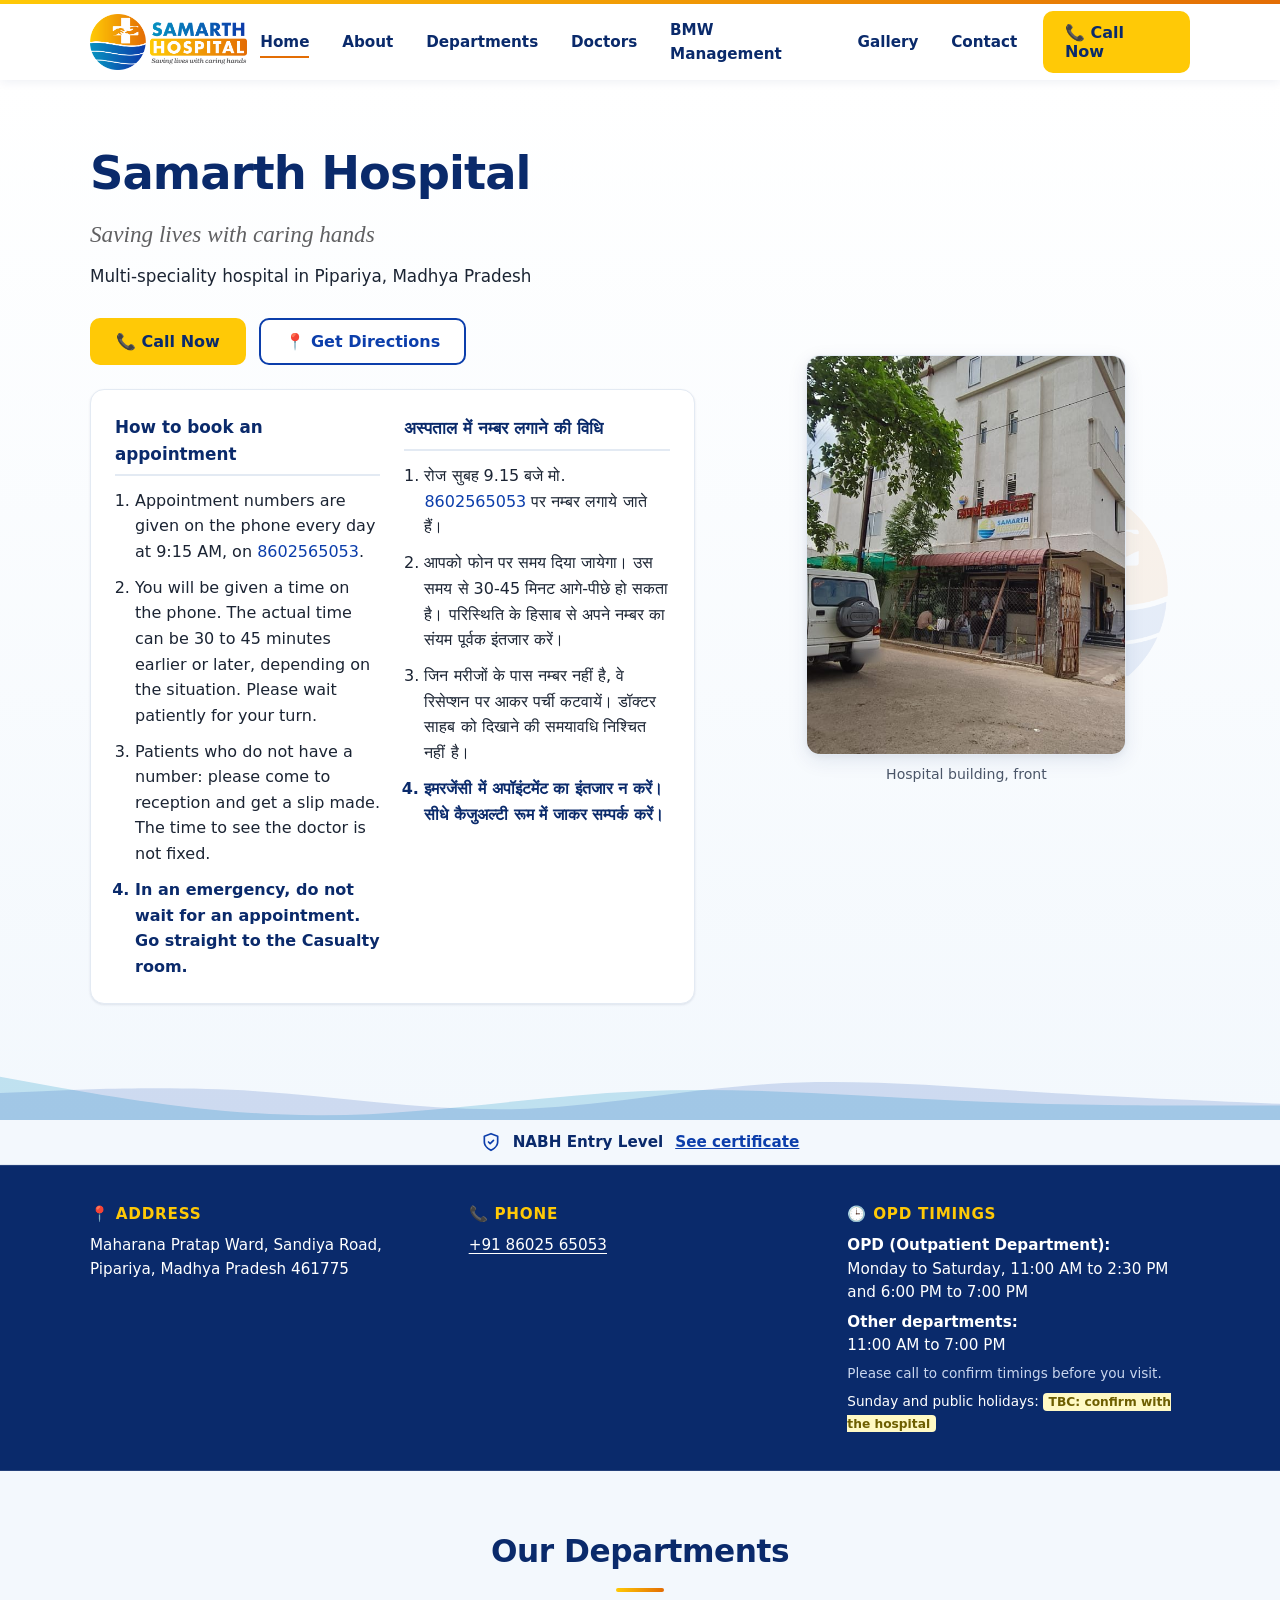
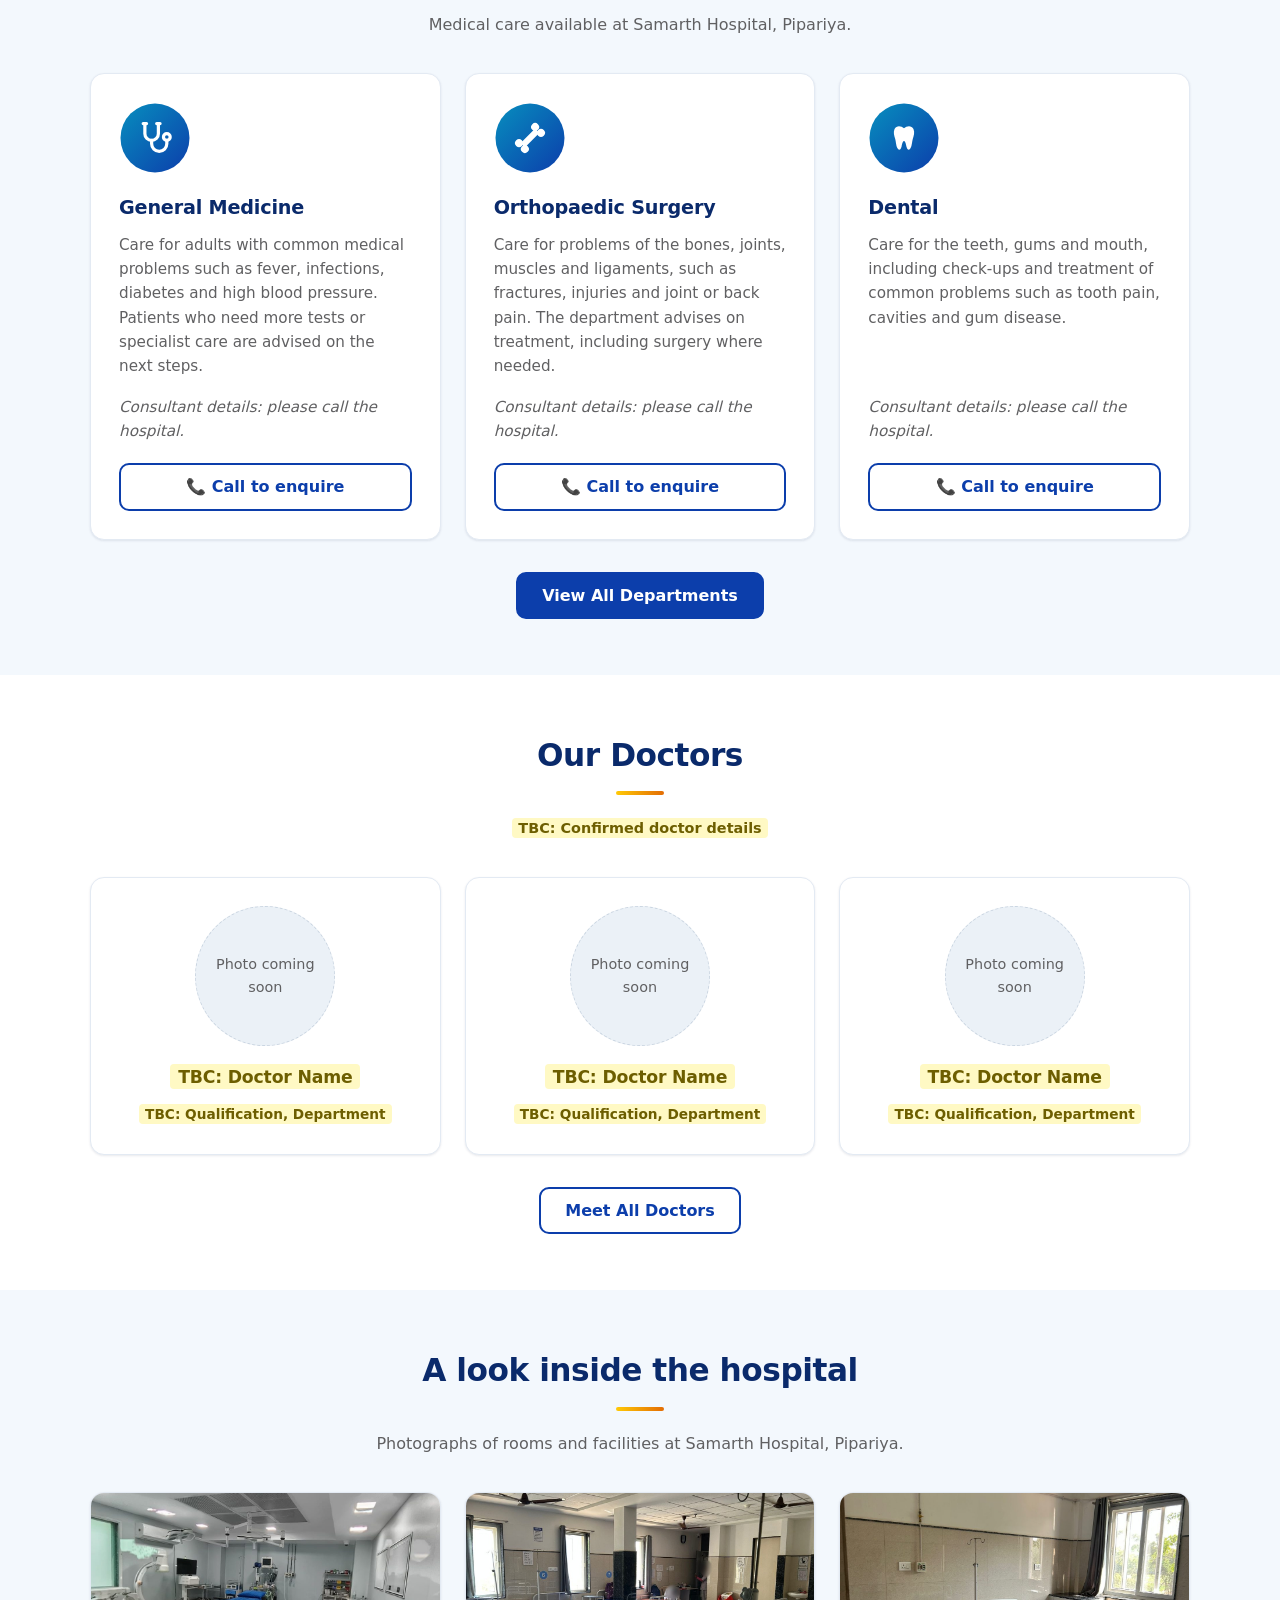
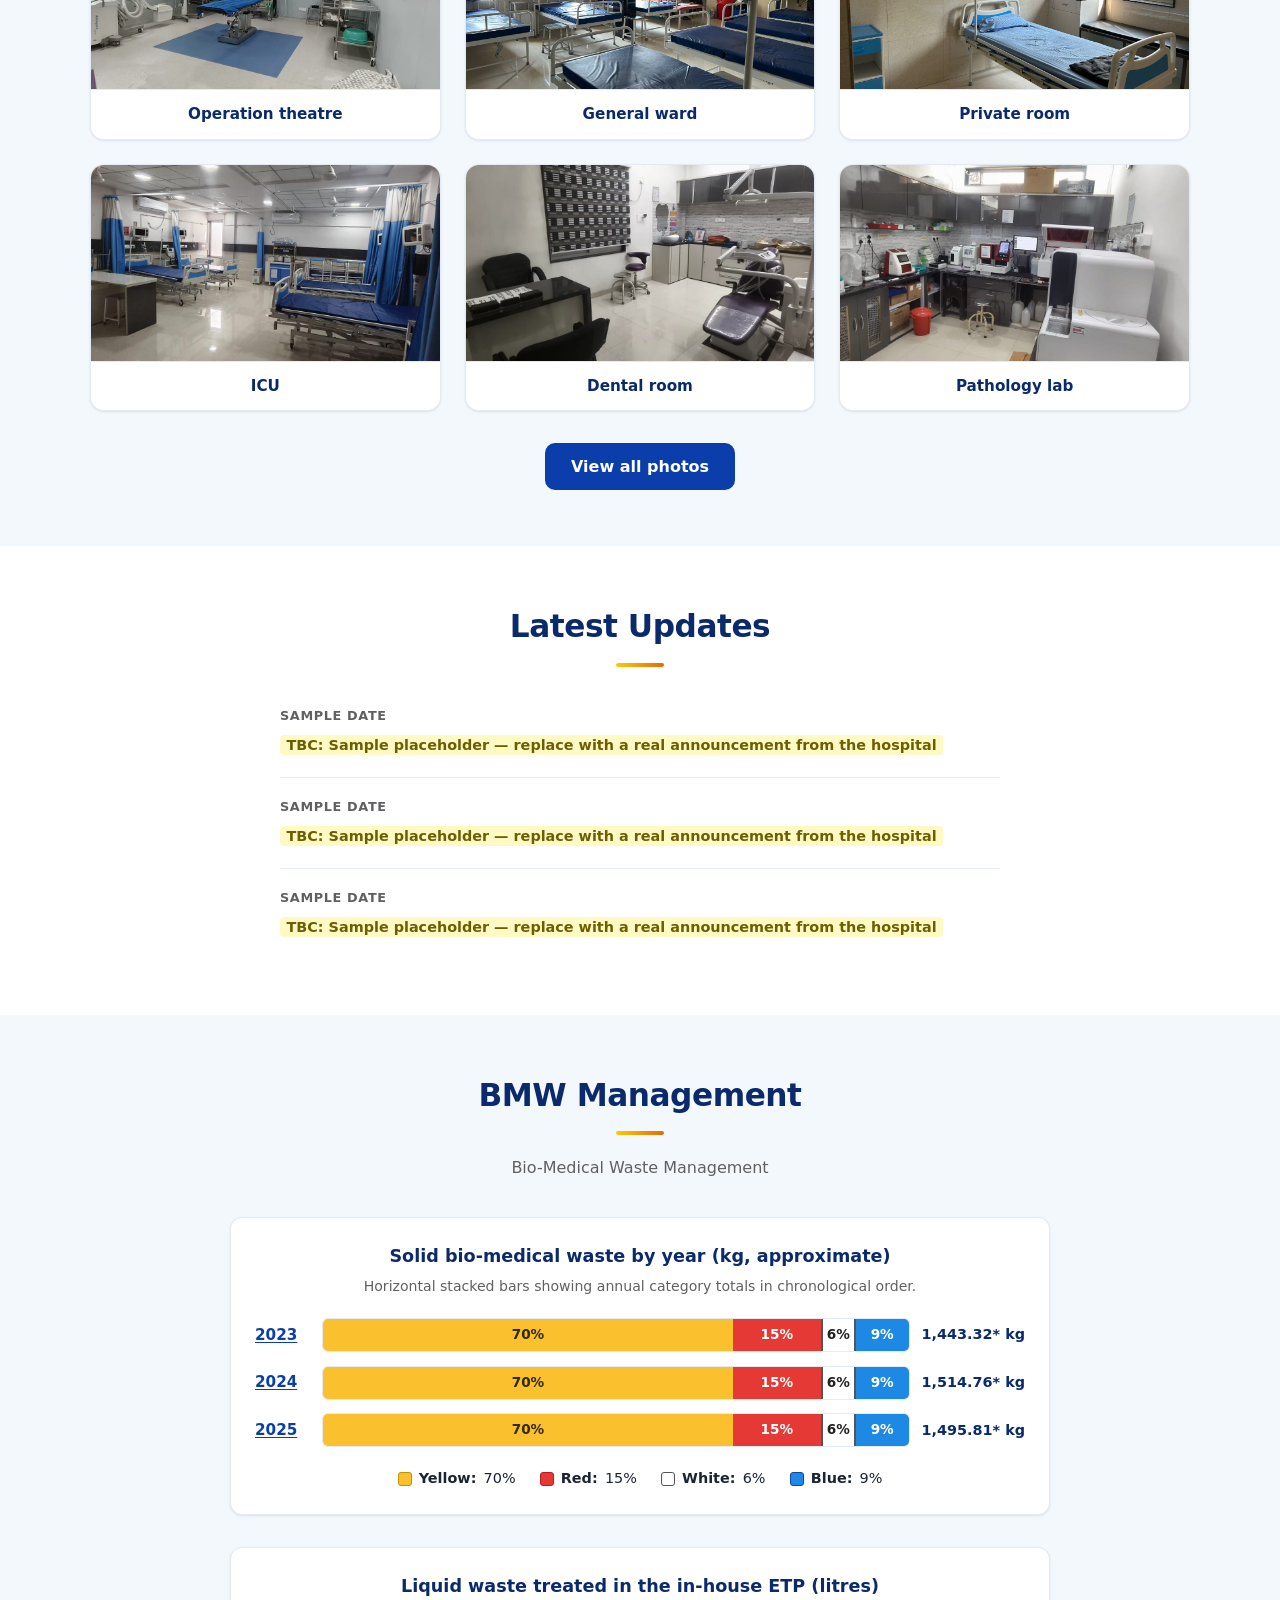
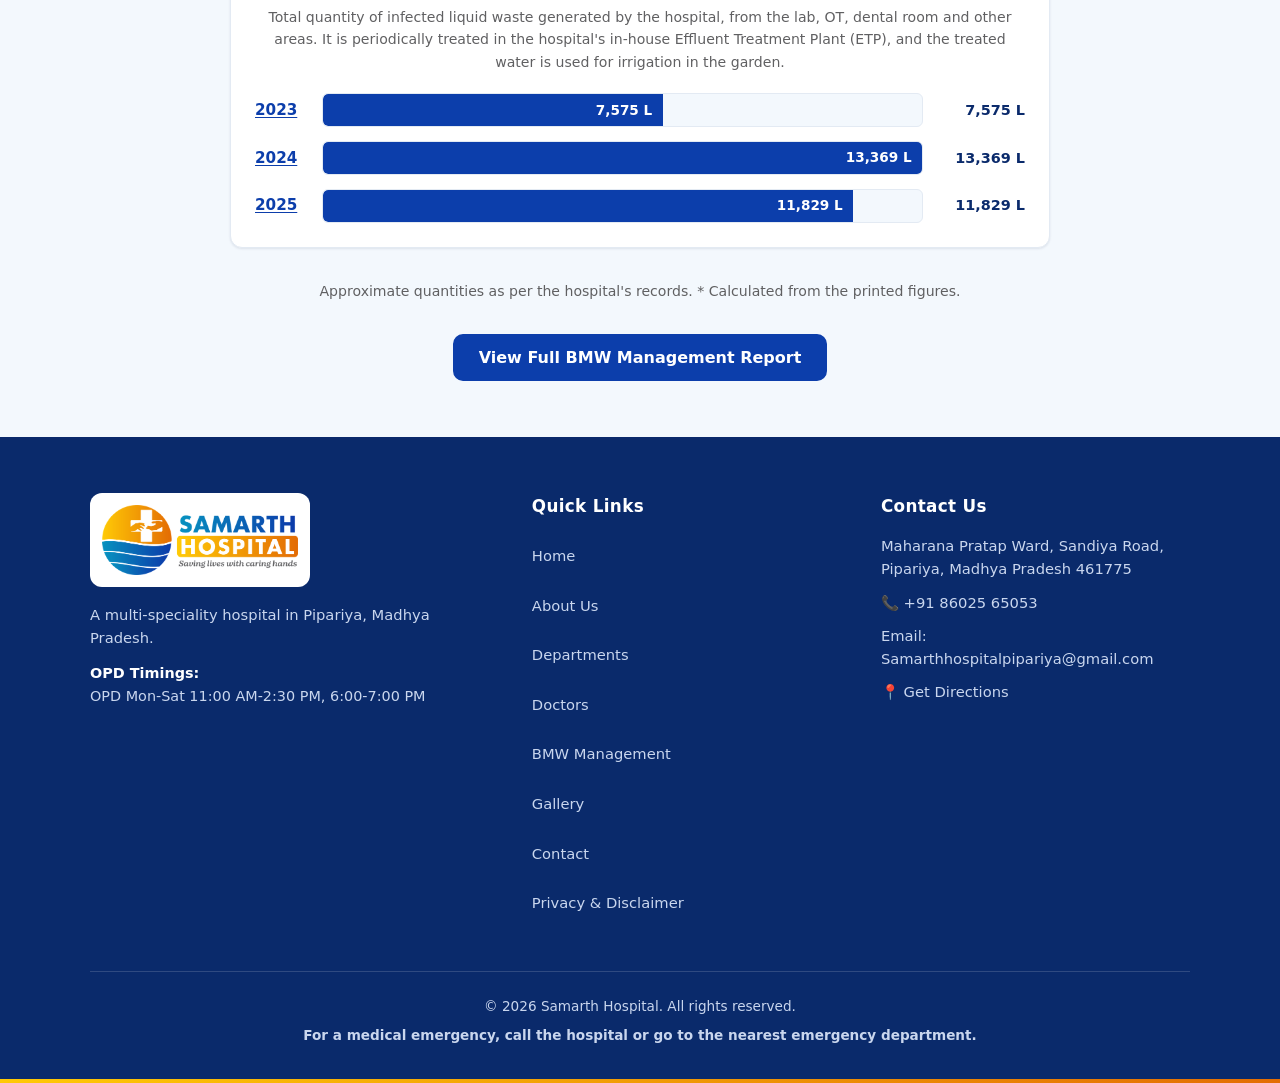
==== index.html @ be5f364d "Phase 2 (1/2): carry-over wording fixes, history, timeline, NABH section" ====
<!DOCTYPE html>
<html lang="en">
<head>
  <meta charset="UTF-8">
  <meta name="viewport" content="width=device-width, initial-scale=1.0">

  <!-- Block search engines until the site is ready -->
  <meta name="robots" content="noindex">
  <meta name="theme-color" content="#0C3EAB">

  <title>Samarth Hospital — Multi-Speciality Hospital in Pipariya, MP</title>
  <meta name="description" content="Samarth Hospital is a multi-speciality hospital in Pipariya, Madhya Pradesh, providing medical, orthopaedic and dental care.">

  <!-- Favicons and app icons -->
  <link rel="icon" href="assets/images/favicon.ico" sizes="any">
  <link rel="icon" type="image/png" sizes="32x32" href="assets/images/favicon-32.png">
  <link rel="apple-touch-icon" href="assets/images/apple-touch-icon.png">

  <!-- Social Share Preview (Open Graph & Twitter) -->
  <meta property="og:type" content="website">
  <meta property="og:site_name" content="Samarth Hospital">
  <meta property="og:title" content="Samarth Hospital — Multi-Speciality Hospital in Pipariya, MP">
  <meta property="og:description" content="Samarth Hospital is a multi-speciality hospital in Pipariya, Madhya Pradesh, providing medical, orthopaedic and dental care.">
  <meta property="og:image" content="https://samarth-hospital.com/assets/images/og-share.png">
  <meta property="og:image:width" content="1200">
  <meta property="og:image:height" content="630">
  <meta name="twitter:card" content="summary_large_image">

  <!-- Stylesheet (relative path for GitHub Pages compatibility) -->
  <link rel="stylesheet" href="css/style.css">

  <!-- Shared Lightbox (defer) -->
  <script src="js/gallery.js" defer></script>
</head>
<body>

  <!-- Skip link for keyboard / screen-reader users -->
  <a href="#main-content" class="skip-link">Skip to main content</a>

  <!-- ============================================================
       HEADER — repeated on every page (update all pages together)
       ============================================================ -->
  <header class="site-header">
    <div class="container header-inner">

      <!-- Logo -->
      <a href="index.html" class="site-logo" aria-label="Samarth Hospital — Home">
        <img src="assets/images/logo-full.png" width="600" height="213" alt="Samarth Hospital - Saving lives with caring hands">
      </a>

      <!-- Desktop navigation -->
      <nav class="main-nav" aria-label="Main navigation">
        <a href="index.html" aria-current="page">Home</a>
        <a href="about.html">About</a>
        <a href="services.html">Departments</a>
        <span class="tbc-block"><a href="doctors.html">Doctors</a></span>
        <a href="bmw-management.html">BMW Management</a>
        <a href="gallery.html">Gallery</a>
        <a href="contact.html">Contact</a>
      </nav>

      <!-- Call button (desktop only, hidden on mobile) -->
      <a href="tel:+918602565053" class="btn btn-call header-call-btn">
        📞 Call Now
      </a>

      <!-- Hamburger menu button (mobile only) -->
      <button id="menu-toggle" class="menu-toggle" aria-label="Open menu" aria-expanded="false" aria-controls="mobile-nav">
        <svg viewBox="0 0 24 24" fill="none" stroke="currentColor" stroke-width="2" stroke-linecap="round">
          <line x1="3" y1="6" x2="21" y2="6"/>
          <line x1="3" y1="12" x2="21" y2="12"/>
          <line x1="3" y1="18" x2="21" y2="18"/>
        </svg>
      </button>
    </div>

    <!-- Mobile navigation (toggled by JS) -->
    <nav id="mobile-nav" class="mobile-nav" aria-label="Mobile navigation">
      <a href="index.html" aria-current="page">Home</a>
      <a href="about.html">About</a>
      <a href="services.html">Departments</a>
      <span class="tbc-block"><a href="doctors.html">Doctors</a></span>
      <a href="bmw-management.html">BMW Management</a>
      <a href="gallery.html">Gallery</a>
      <a href="contact.html">Contact</a>
      <a href="tel:+918602565053" class="mobile-call-link">📞 Call +91 86025 65053</a>
    </nav>
  </header>

  <!-- ============================================================
       MAIN CONTENT
       ============================================================ -->
  <main id="main-content">

    <!-- ---- Hero Section ---- -->
    <section class="hero">
      <div class="container hero-container">
        <div class="hero-grid">
          <div class="hero-content">
            <h1>Samarth Hospital</h1>
            <p class="hero-tagline">Saving lives with caring hands</p>
            <p class="hero-desc">Multi-speciality hospital in Pipariya, Madhya Pradesh</p>
            <div class="hero-buttons">
              <a href="tel:+918602565053" class="btn btn-call">📞 Call Now</a>
              <a href="https://www.google.com/maps/dir/?api=1&amp;destination=22.762863,78.354927"
                 class="btn btn-outline" target="_blank" rel="noopener noreferrer">
                📍 Get Directions
              </a>
            </div>

            <!-- How to book an appointment card -->
            <div class="card appointment-card">
              <div class="appointment-grid">
                <!-- English -->
                <div class="appointment-col" lang="en">
                  <h2 class="appointment-col-title">How to book an appointment</h2>
                  <ol class="appointment-list">
                    <li>Appointment numbers are given on the phone every day at 9:15 AM, on <a href="tel:+918602565053">8602565053</a>.</li>
                    <li>You will be given a time on the phone. The actual time can be 30 to 45 minutes earlier or later, depending on the situation. Please wait patiently for your turn.</li>
                    <li>Patients who do not have a number: please come to reception and get a slip made. The time to see the doctor is not fixed.</li>
                    <li class="appointment-emergency"><strong>In an emergency, do not wait for an appointment. Go straight to the Casualty room.</strong></li>
                  </ol>
                </div>

                <!-- Hindi -->
                <div class="appointment-col hindi-text" lang="hi">
                  <h2 class="appointment-col-title">अस्पताल में नम्बर लगाने की विधि</h2>
                  <ol class="appointment-list">
                    <li>रोज सुबह 9.15 बजे मो. <a href="tel:+918602565053">8602565053</a> पर नम्बर लगाये जाते हैं।</li>
                    <li>आपको फोन पर समय दिया जायेगा। उस समय से 30-45 मिनट आगे-पीछे हो सकता है। परिस्थिति के हिसाब से अपने नम्बर का संयम पूर्वक इंतजार करें।</li>
                    <li>जिन मरीजों के पास नम्बर नहीं है, वे रिसेप्शन पर आकर पर्ची कटवायें। डॉक्टर साहब को दिखाने की समयावधि निश्चित नहीं है।</li>
                    <li class="appointment-emergency"><strong>इमरजेंसी में अपॉइंटमेंट का इंतजार न करें। सीधे कैजुअल्टी रूम में जाकर सम्पर्क करें।</strong></li>
                  </ol>
                </div>
              </div>
            </div>
          </div>
          <figure class="hero-photo">
            <div class="hero-photo-frame">
              <img src="assets/images/photos/hospital-building-front.jpg"
                   alt="Front of the Samarth Hospital building with the hospital signboard above the entrance"
                   width="582" height="1296"
                   loading="eager"
                   fetchpriority="high"
                   decoding="async"
                   class="hero-photo-img">
            </div>
            <figcaption class="hero-photo-caption">Hospital building, front</figcaption>
          </figure>
        </div>
        <!-- Decorative emblem (desktop only) -->
        <img src="assets/images/logo-emblem.png" class="hero-emblem" alt="" aria-hidden="true" width="384" height="384">
      </div>
      <!-- Wave divider -->
      <div class="hero-wave" aria-hidden="true">
        <svg viewBox="0 0 1440 80" preserveAspectRatio="none">
          <path fill="#078EBE" fill-opacity="0.22" d="M0,32L60,42.7C120,53,240,75,360,74.7C480,75,600,53,720,48C840,43,960,53,1080,58.7C1200,64,1320,64,1380,64L1440,64L1440,80L1380,80C1320,80,1200,80,1080,80C960,80,840,80,720,80C600,80,480,80,360,80C240,80,120,80,60,80L0,80Z"></path>
          <path fill="#0C3EAB" fill-opacity="0.16" d="M0,50L48,48C96,46,192,42,288,48C384,54,480,70,576,68C672,66,768,46,864,40C960,34,1056,42,1152,48C1248,54,1344,58,1392,60L1440,62L1440,80L1392,80C1344,80,1248,80,1152,80C1056,80,960,80,864,80C768,80,672,80,576,80C480,80,384,80,288,80C192,80,96,80,48,80L0,80Z"></path>
        </svg>
      </div>
    </section>

    <!-- Trust Strip (NABH Entry Level) - TBC Block -->
    <div class="tbc-block">
      <div class="trust-strip">
        <div class="container trust-strip-inner">
          <svg class="trust-strip-icon" viewBox="0 0 24 24" width="20" height="20" fill="none" stroke="currentColor" stroke-width="2" stroke-linecap="round" stroke-linejoin="round" aria-hidden="true">
            <path d="M12 22s8-4 8-10V5l-8-3-8 3v7c0 6 8 10 8 10z"/>
            <path d="M9 12l2 2 4-4"/>
          </svg>
          <span class="trust-strip-text">NABH Entry Level</span>
          <a href="about.html#accreditations" class="trust-strip-link">See certificate</a>
        </div>
      </div>
    </div>

    <!-- ---- Quick Info Strip ---- -->
    <section class="quick-info" aria-label="Key information">
      <div class="container">
        <div class="quick-info-grid">

          <div class="quick-info-item">
            <h3>📍 Address</h3>
            <p>Maharana Pratap Ward, Sandiya Road,<br>
               Pipariya, Madhya Pradesh 461775</p>
          </div>

          <div class="quick-info-item">
            <h3>📞 Phone</h3>
            <p><a href="tel:+918602565053">+91 86025 65053</a></p>
          </div>

          <div class="quick-info-item">
            <h3>🕒 OPD Timings</h3>
            <p><strong>OPD (Outpatient Department):</strong><br>
               Monday to Saturday, 11:00 AM to 2:30 PM and 6:00 PM to 7:00 PM</p>
            <p style="margin-top:0.35rem;"><strong>Other departments:</strong><br>
               11:00 AM to 7:00 PM</p>
            <p style="margin-top:0.35rem; font-size:0.85rem; color:#C9D6EE;">
              Please call to confirm timings before you visit.
            </p>
            <div class="tbc-block" style="margin-top:0.4rem; font-size:0.85rem;">
              <span>Sunday and public holidays: </span><span class="tbc">TBC: confirm with the hospital</span>
            </div>
          </div>

        </div>
      </div>
    </section>

    <!-- ---- Departments Overview ---- -->
    <section class="section section-alt" aria-labelledby="departments-heading">
      <div class="container">
        <h2 id="departments-heading" class="section-title">Our Departments</h2>
        <p class="section-subtitle">
          Medical care available at Samarth Hospital, Pipariya.
        </p>

        <div class="card-grid">
          <!-- General Medicine -->
          <div class="card dept-card">
            <div class="dept-badge-wrap">
              <img src="assets/icons/dept-general-medicine.svg" width="96" height="96" alt="" class="dept-badge">
            </div>
            <h3>General Medicine</h3>
            <p>Care for adults with common medical problems such as fever, infections, diabetes and high blood pressure. Patients who need more tests or specialist care are advised on the next steps.</p>
            <p class="dept-consultant-note">Consultant details: please call the hospital.</p>
            <a href="tel:+918602565053" class="btn btn-outline dept-call-btn">📞 Call to enquire</a>
          </div>

          <!-- Orthopaedic Surgery -->
          <div class="card dept-card">
            <div class="dept-badge-wrap">
              <img src="assets/icons/dept-orthopaedic.svg" width="96" height="96" alt="" class="dept-badge">
            </div>
            <h3>Orthopaedic Surgery</h3>
            <p>Care for problems of the bones, joints, muscles and ligaments, such as fractures, injuries and joint or back pain. The department advises on treatment, including surgery where needed.</p>
            <p class="dept-consultant-note">Consultant details: please call the hospital.</p>
            <a href="tel:+918602565053" class="btn btn-outline dept-call-btn">📞 Call to enquire</a>
          </div>

          <!-- Dental -->
          <div class="card dept-card">
            <div class="dept-badge-wrap">
              <img src="assets/icons/dept-dental.svg" width="96" height="96" alt="" class="dept-badge">
            </div>
            <h3>Dental</h3>
            <p>Care for the teeth, gums and mouth, including check-ups and treatment of common problems such as tooth pain, cavities and gum disease.</p>
            <p class="dept-consultant-note">Consultant details: please call the hospital.</p>
            <a href="tel:+918602565053" class="btn btn-outline dept-call-btn">📞 Call to enquire</a>
          </div>
        </div>

        <p style="text-align:center; margin-top:2rem;">
          <a href="services.html" class="btn btn-primary">View All Departments</a>
        </p>
      </div>
    </section>

    <!-- ---- Doctors Preview (TBC Block) ---- -->
    <section class="section tbc-block" aria-labelledby="doctors-heading">
      <div class="container">
        <h2 id="doctors-heading" class="section-title">Our Doctors</h2>
        <p class="section-subtitle">
          <span class="tbc">TBC: Confirmed doctor details</span>
        </p>

        <div class="card-grid">
          <div class="card" style="text-align:center;">
            <div class="photo-placeholder" style="aspect-ratio:1/1; border-radius:50%; max-width:140px; margin:0 auto 1rem;">
              Photo coming soon
            </div>
            <h3><span class="tbc">TBC: Doctor Name</span></h3>
            <p><span class="tbc">TBC: Qualification, Department</span></p>
          </div>
          <div class="card" style="text-align:center;">
            <div class="photo-placeholder" style="aspect-ratio:1/1; border-radius:50%; max-width:140px; margin:0 auto 1rem;">
              Photo coming soon
            </div>
            <h3><span class="tbc">TBC: Doctor Name</span></h3>
            <p><span class="tbc">TBC: Qualification, Department</span></p>
          </div>
          <div class="card" style="text-align:center;">
            <div class="photo-placeholder" style="aspect-ratio:1/1; border-radius:50%; max-width:140px; margin:0 auto 1rem;">
              Photo coming soon
            </div>
            <h3><span class="tbc">TBC: Doctor Name</span></h3>
            <p><span class="tbc">TBC: Qualification, Department</span></p>
          </div>
        </div>

        <p style="text-align:center; margin-top:2rem;">
          <a href="doctors.html" class="btn btn-outline">Meet All Doctors</a>
        </p>
      </div>
    </section>

    <!-- ---- Photo Gallery: A look inside the hospital ---- -->
    <section class="section section-alt" aria-labelledby="gallery-heading">
      <div class="container">
        <h2 id="gallery-heading" class="section-title">A look inside the hospital</h2>
        <p class="section-subtitle">Photographs of rooms and facilities at Samarth Hospital, Pipariya.</p>

        <div class="gallery-grid-home">
          <!-- 1. Operation theatre -->
          <a href="assets/images/photos/operation-theatre.jpg" class="gallery-tile" data-caption="Operation theatre">
            <div class="gallery-tile-frame">
              <img src="assets/images/photos/operation-theatre.jpg"
                   alt="Operation theatre with an operating table and equipment"
                   width="1296" height="582"
                   loading="lazy"
                   decoding="async">
            </div>
            <p class="gallery-tile-caption">Operation theatre</p>
          </a>

          <!-- 2. General ward -->
          <a href="assets/images/photos/general-ward.jpg" class="gallery-tile" data-caption="General ward">
            <div class="gallery-tile-frame">
              <img src="assets/images/photos/general-ward.jpg"
                   alt="General ward with rows of beds; faces are blurred"
                   width="1200" height="900"
                   loading="lazy"
                   decoding="async">
            </div>
            <p class="gallery-tile-caption">General ward</p>
          </a>

          <!-- 3. Private room -->
          <a href="assets/images/photos/private-room.jpg" class="gallery-tile" data-caption="Private room">
            <div class="gallery-tile-frame">
              <img src="assets/images/photos/private-room.jpg"
                   alt="Private room with a bed and a window"
                   width="1200" height="900"
                   loading="lazy"
                   decoding="async">
            </div>
            <p class="gallery-tile-caption">Private room</p>
          </a>

          <!-- 4. ICU -->
          <a href="assets/images/photos/icu.jpg" class="gallery-tile" data-caption="ICU">
            <div class="gallery-tile-frame">
              <img src="assets/images/photos/icu.jpg"
                   alt="ICU with beds and curtains"
                   width="1296" height="582"
                   loading="lazy"
                   decoding="async">
            </div>
            <p class="gallery-tile-caption">ICU</p>
          </a>

          <!-- 5. Dental room -->
          <a href="assets/images/photos/dental-room.jpg" class="gallery-tile" data-caption="Dental room">
            <div class="gallery-tile-frame">
              <img src="assets/images/photos/dental-room.jpg"
                   alt="Dental room with a dental chair"
                   width="1296" height="582"
                   loading="lazy"
                   decoding="async">
            </div>
            <p class="gallery-tile-caption">Dental room</p>
          </a>

          <!-- 6. Pathology lab -->
          <a href="assets/images/photos/pathology-lab.jpg" class="gallery-tile" data-caption="Pathology lab">
            <div class="gallery-tile-frame">
              <img src="assets/images/photos/pathology-lab.jpg"
                   alt="Pathology lab with equipment on the work counters"
                   width="1296" height="582"
                   loading="lazy"
                   decoding="async">
            </div>
            <p class="gallery-tile-caption">Pathology lab</p>
          </a>
        </div>

        <p style="text-align:center; margin-top:2rem;">
          <a href="gallery.html" class="btn btn-primary">View all photos</a>
        </p>
      </div>
    </section>

    <!-- ---- Latest Updates (TBC Block) ---- -->
    <section class="section tbc-block" aria-labelledby="updates-heading">
      <div class="container">
        <h2 id="updates-heading" class="section-title">Latest Updates</h2>

        <!-- These are SAMPLE PLACEHOLDERS — replace with real announcements before launch -->
        <ul class="updates-list">
          <li>
            <span class="update-date">Sample date</span>
            <span class="tbc">TBC: Sample placeholder — replace with a real announcement from the hospital</span>
          </li>
          <li>
            <span class="update-date">Sample date</span>
            <span class="tbc">TBC: Sample placeholder — replace with a real announcement from the hospital</span>
          </li>
          <li>
            <span class="update-date">Sample date</span>
            <span class="tbc">TBC: Sample placeholder — replace with a real announcement from the hospital</span>
          </li>
        </ul>
      </div>
    </section>

    <!-- ---- BMW Management ---- -->
    <section class="section section-alt" aria-labelledby="bmw-management-heading">
      <div class="container">
        <h2 id="bmw-management-heading" class="section-title">BMW Management</h2>
        <p class="section-subtitle" style="max-width:780px;">
          Bio-Medical Waste Management
        </p>

        <div class="annual-chart-container" role="region" aria-label="Year-wise waste charts">

          <!-- Chart 1: Solid bio-medical waste by year -->
          <div class="annual-chart-card">
            <h3>Solid bio-medical waste by year (kg, approximate)</h3>
            <p class="annual-chart-desc">Horizontal stacked bars showing annual category totals in chronological order.</p>

            <div class="annual-bar-row">
              <a href="bmw-management.html#year-2023" class="annual-year-link" title="View 2023 report">2023</a>
              <div class="annual-bar-track" role="img" aria-label="2023 solid waste: Yellow 1010.32 kg, Red 216.50 kg, White 86.60 kg, Blue 129.90 kg, total 1,443.32 kg">
                <div class="bar-segment bar-yellow" style="width: 70%;" title="Yellow (2023): 1010.32 kg">70%</div>
                <div class="bar-segment bar-red" style="width: 15%;" title="Red (2023): 216.50 kg">15%</div>
                <div class="bar-segment bar-white" style="width: 6%;" title="White (2023): 86.60 kg">6%</div>
                <div class="bar-segment bar-blue" style="width: 9%;" title="Blue (2023): 129.90 kg">9%</div>
              </div>
              <span class="annual-bar-total">1,443.32* kg</span>
            </div>

            <div class="annual-bar-row">
              <a href="bmw-management.html#year-2024" class="annual-year-link" title="View 2024 report">2024</a>
              <div class="annual-bar-track" role="img" aria-label="2024 solid waste: Yellow 1060.33 kg, Red 227.21 kg, White 90.89 kg, Blue 136.33 kg, total 1,514.76 kg">
                <div class="bar-segment bar-yellow" style="width: 70%;" title="Yellow (2024): 1060.33 kg">70%</div>
                <div class="bar-segment bar-red" style="width: 15%;" title="Red (2024): 227.21 kg">15%</div>
                <div class="bar-segment bar-white" style="width: 6%;" title="White (2024): 90.89 kg">6%</div>
                <div class="bar-segment bar-blue" style="width: 9%;" title="Blue (2024): 136.33 kg">9%</div>
              </div>
              <span class="annual-bar-total">1,514.76* kg</span>
            </div>

            <div class="annual-bar-row">
              <a href="bmw-management.html#year-2025" class="annual-year-link" title="View 2025 report">2025</a>
              <div class="annual-bar-track" role="img" aria-label="2025 solid waste: Yellow 1047.07 kg, Red 224.37 kg, White 89.75 kg, Blue 134.62 kg, total 1,495.81 kg">
                <div class="bar-segment bar-yellow" style="width: 70%;" title="Yellow (2025): 1047.07 kg">70%</div>
                <div class="bar-segment bar-red" style="width: 15%;" title="Red (2025): 224.37 kg">15%</div>
                <div class="bar-segment bar-white" style="width: 6%;" title="White (2025): 89.75 kg">6%</div>
                <div class="bar-segment bar-blue" style="width: 9%;" title="Blue (2025): 134.62 kg">9%</div>
              </div>
              <span class="annual-bar-total">1,495.81* kg</span>
            </div>

            <!-- Category legend -->
            <div class="category-legend" aria-hidden="true" style="margin-top:1.25rem;">
              <span class="legend-item"><span class="legend-swatch swatch-yellow"></span> <strong>Yellow:</strong> 70%</span>
              <span class="legend-item"><span class="legend-swatch swatch-red"></span> <strong>Red:</strong> 15%</span>
              <span class="legend-item"><span class="legend-swatch swatch-white"></span> <strong>White:</strong> 6%</span>
              <span class="legend-item"><span class="legend-swatch swatch-blue"></span> <strong>Blue:</strong> 9%</span>
            </div>
          </div>

          <!-- Chart 2: Liquid waste treated in the in-house ETP by year -->
          <div class="annual-chart-card">
            <h3>Liquid waste treated in the in-house ETP (litres)</h3>
            <p class="annual-chart-desc">Total quantity of infected liquid waste generated by the hospital, from the lab, OT, dental room and other areas. It is periodically treated in the hospital's in-house Effluent Treatment Plant (ETP), and the treated water is used for irrigation in the garden.</p>

            <div class="annual-bar-row">
              <a href="bmw-management.html#year-2023" class="annual-year-link" title="7,575 litres treated in the in-house ETP during 2023">2023</a>
              <div class="liquid-bar-track" role="img" aria-label="7,575 litres treated in the in-house ETP during 2023">
                <div class="liquid-bar-fill" style="width: 56.7%;">7,575 L</div>
              </div>
              <span class="annual-bar-total">7,575 L</span>
            </div>

            <div class="annual-bar-row">
              <a href="bmw-management.html#year-2024" class="annual-year-link" title="13,369 litres treated in the in-house ETP during 2024">2024</a>
              <div class="liquid-bar-track" role="img" aria-label="13,369 litres treated in the in-house ETP during 2024">
                <div class="liquid-bar-fill" style="width: 100%;">13,369 L</div>
              </div>
              <span class="annual-bar-total">13,369 L</span>
            </div>

            <div class="annual-bar-row">
              <a href="bmw-management.html#year-2025" class="annual-year-link" title="11,829 litres treated in the in-house ETP during 2025">2025</a>
              <div class="liquid-bar-track" role="img" aria-label="11,829 litres treated in the in-house ETP during 2025">
                <div class="liquid-bar-fill" style="width: 88.5%;">11,829 L</div>
              </div>
              <span class="annual-bar-total">11,829 L</span>
            </div>
          </div>

          <p style="text-align:center; font-size:0.88rem; color:var(--grey); margin-top:1rem;">
            Approximate quantities as per the hospital's records. * Calculated from the printed figures.
          </p>

        </div>

        <p style="text-align:center; margin-top:2rem;">
          <a href="bmw-management.html" class="btn btn-primary">View Full BMW Management Report</a>
        </p>
      </div>
    </section>

  </main>

  <!-- ============================================================
       FOOTER — repeated on every page (update all pages together)
       ============================================================ -->
  <footer class="site-footer">
    <div class="container">
      <div class="footer-grid">

        <!-- Column 1: Logo & About -->
        <div>
          <div class="footer-logo-panel">
            <img src="assets/images/logo-full.png" width="600" height="213" alt="Samarth Hospital - Saving lives with caring hands">
          </div>
          <p class="footer-tagline">A multi-speciality hospital in Pipariya, Madhya Pradesh.</p>
          <p class="footer-timing-summary"><strong>OPD Timings:</strong><br>OPD Mon-Sat 11:00 AM-2:30 PM, 6:00-7:00 PM</p>
        </div>

        <!-- Column 2: Quick links -->
        <div>
          <h4>Quick Links</h4>
          <ul class="footer-nav">
            <li><a href="index.html">Home</a></li>
            <li><a href="about.html">About Us</a></li>
            <li><a href="services.html">Departments</a></li>
            <li class="tbc-block"><a href="doctors.html">Doctors</a></li>
            <li><a href="bmw-management.html">BMW Management</a></li>
            <li><a href="gallery.html">Gallery</a></li>
            <li><a href="contact.html">Contact</a></li>
            <li><a href="privacy.html">Privacy &amp; Disclaimer</a></li>
          </ul>
        </div>

        <!-- Column 3: Contact & Emergency -->
        <div>
          <h4>Contact Us</h4>
          <p>
            Maharana Pratap Ward, Sandiya Road,<br>
            Pipariya, Madhya Pradesh 461775
          </p>
          <p style="margin-top:0.6rem;">
            📞 <a href="tel:+918602565053">+91 86025 65053</a>
          </p>
          <p style="margin-top:0.6rem;">
            Email: Samarthhospitalpipariya@gmail.com
          </p>
          <p style="margin-top:0.6rem;">
            <a href="https://www.google.com/maps/dir/?api=1&amp;destination=22.762863,78.354927"
               target="_blank" rel="noopener noreferrer">
              📍 Get Directions
            </a>
          </p>
        </div>

      </div>

      <div class="footer-bottom">
        <p>&copy; 2026 Samarth Hospital. All rights reserved.</p>
        <p class="footer-emergency">
          For a medical emergency, call the hospital or go to the nearest emergency department.
        </p>
      </div>
    </div>
    <!-- Thin bottom gradient strip -->
    <div class="footer-strip" aria-hidden="true"></div>
  </footer>

  <!-- ============================================================
       STICKY MOBILE CALL BAR — visible on phones, hidden on desktop
       ============================================================ -->
  <div class="call-bar" role="complementary" aria-label="Call hospital">
    <div class="call-bar-inner">
      <span class="call-bar-label">Call Samarth Hospital</span>
      <a href="tel:+918602565053" class="btn btn-call btn-call-sm">Call now</a>
    </div>
  </div>

  <!-- JavaScript (relative path) -->
  <script src="js/main.js"></script>
</body>
</html>
---- css/style.css ----
/* ==========================================================================
   Samarth Hospital — Main Stylesheet
   Design System: Calm, clean, professional hospital brand.
   Indian / British English: colour, centre, Orthopaedic.
   ========================================================================== */

/* ---------- 1. Design Tokens ---------- */
:root {
  /* Brand Palette */
  --navy: #0C3EAB;          /* primary: buttons, links */
  --navy-deep: #0A2A6B;     /* footer, dark sections, headings, text on yellow */
  --cyan: #078EBE;          /* accents, charts, icons only */
  --orange: #E36D04;        /* accents only: thin bars, underlines, big numbers */
  --yellow: #FFC906;        /* call-to-action buttons, highlights */
  --ink: #1B2433;           /* body text */
  --grey: #606062;          /* secondary text, same grey as logo tagline */
  --tint: #F3F8FD;          /* alternate section background */
  --line: #E3EAF3;          /* borders */
  --white: #FFFFFF;
  --orange-text: #A84A00;   /* only if orange-coloured text is needed on white */

  /* Semantic & Backward-Compatible Aliases */
  --color-primary: var(--navy);
  --color-primary-dark: var(--navy-deep);
  --color-primary-light: var(--tint);
  --color-text: var(--ink);
  --color-text-light: var(--grey);
  --color-bg: var(--white);
  --color-bg-alt: var(--tint);
  --color-border: var(--line);
  --color-white: #ffffff;
  --color-danger: var(--navy-deep);
  --color-tbc-bg: #FFF9C4;
  --color-tbc-text: #6D5E00;

  /* Typography (System fonts only) */
  --font-body: "Segoe UI", system-ui, -apple-system, Roboto, "Helvetica Neue", Arial, sans-serif;
  --font-heading: "Segoe UI", system-ui, -apple-system, Roboto, "Helvetica Neue", Arial, sans-serif;
  --font-serif: Georgia, "Times New Roman", serif;

  /* Layout, Radius & Shadows */
  --max-width: 1100px;
  --header-height: 72px;
  --radius: 12px;
  --radius-card: 14px;
  --radius-btn: 10px;
  --shadow-sm: 0 1px 3px rgba(10, 42, 107, 0.06), 0 1px 2px rgba(0, 0, 0, 0.04);
  --shadow-md: 0 6px 20px rgba(10, 42, 107, 0.09), 0 2px 6px rgba(0, 0, 0, 0.04);
}

/* ---------- 2. Reset & Base ---------- */
*, *::before, *::after {
  box-sizing: border-box;
  margin: 0;
  padding: 0;
}

html {
  scroll-behavior: smooth;
  -webkit-text-size-adjust: 100%;
}

body {
  font-family: var(--font-body);
  font-size: 16px;
  line-height: 1.6;
  color: var(--ink);
  background-color: var(--white);
  /* Room for sticky mobile call bar on smaller screens */
  padding-bottom: 72px;
}

@media (min-width: 769px) {
  body {
    padding-bottom: 0;
  }
}

img {
  max-width: 100%;
  height: auto;
  display: block;
}

a {
  color: var(--navy);
  text-decoration: none;
  transition: color 0.15s ease, text-decoration-color 0.15s ease;
}

a:hover,
a:focus {
  color: var(--navy-deep);
  text-decoration: underline;
}

/* Visible focus ring (accessibility) */
:focus-visible {
  outline: 3px solid var(--cyan);
  outline-offset: 2px;
}

/* ---------- 3. Accessibility & Utility ---------- */
.skip-link {
  position: absolute;
  top: -100%;
  left: 1rem;
  background: var(--navy-deep);
  color: var(--white);
  padding: 0.5rem 1rem;
  border-radius: var(--radius-btn);
  z-index: 1000;
  font-weight: 600;
  text-decoration: none;
}
.skip-link:focus {
  top: 0.5rem;
  outline: 3px solid var(--yellow);
}

.container {
  width: 90%;
  max-width: var(--max-width);
  margin-left: auto;
  margin-right: auto;
}

.sr-only {
  position: absolute;
  width: 1px;
  height: 1px;
  padding: 0;
  margin: -1px;
  overflow: hidden;
  clip: rect(0, 0, 0, 0);
  white-space: nowrap;
  border: 0;
}

/* ---------- 4. TBC Marker & Launch Mode Wrapper ---------- */
.tbc {
  background-color: var(--color-tbc-bg);
  color: var(--color-tbc-text);
  padding: 0.15em 0.45em;
  border-radius: 4px;
  font-size: 0.9em;
  font-weight: 600;
}

.tbc-block {
  /* Visible by default until launch mode is toggled */
  display: block;
}
.main-nav .tbc-block {
  display: inline-flex;
  align-items: center;
}

/* ---------- 5. Buttons ---------- */
.btn {
  display: inline-flex;
  align-items: center;
  justify-content: center;
  gap: 0.45em;
  padding: 0.75rem 1.5rem;
  font-size: 1rem;
  font-weight: 600;
  border: 2px solid transparent;
  border-radius: var(--radius-btn);
  cursor: pointer;
  text-decoration: none;
  min-height: 44px;
  min-width: 44px;
  line-height: 1.2;
  transition: background-color 0.2s ease, color 0.2s ease, border-color 0.2s ease, transform 0.1s ease;
}
.btn:hover {
  text-decoration: none;
}
.btn:active {
  transform: scale(0.98);
}

.btn-primary {
  background-color: var(--navy);
  color: var(--white);
  border-color: var(--navy);
}
.btn-primary:hover,
.btn-primary:focus {
  background-color: var(--navy-deep);
  border-color: var(--navy-deep);
  color: var(--white);
}

.btn-outline,
.btn-secondary {
  background-color: var(--white);
  color: var(--navy);
  border: 2px solid var(--navy);
}
.btn-outline:hover,
.btn-outline:focus,
.btn-secondary:hover,
.btn-secondary:focus {
  background-color: var(--navy);
  color: var(--white);
}

/* Call button (yellow background, navy-deep text for 8.7:1 contrast) */
.btn-call {
  background-color: var(--yellow);
  color: var(--navy-deep);
  border-color: var(--yellow);
  font-weight: 700;
}
.btn-call:hover,
.btn-call:focus {
  background-color: #f2bd00;
  border-color: #f2bd00;
  color: var(--navy-deep);
}

/* ---------- 6. Header ---------- */
.site-header {
  position: sticky;
  top: 0;
  z-index: 100;
  background-color: var(--white);
  box-shadow: 0 2px 10px rgba(10, 42, 107, 0.07);
}

/* Top 4px decorative gradient strip */
.site-header::before {
  content: "";
  display: block;
  height: 4px;
  width: 100%;
  background: linear-gradient(90deg, #FFC906, #E36D04);
}

.header-inner {
  display: flex;
  align-items: center;
  justify-content: space-between;
  min-height: var(--header-height);
  padding-top: 0.35rem;
  padding-bottom: 0.35rem;
}

.site-logo {
  display: inline-flex;
  align-items: center;
  text-decoration: none;
}
.site-logo:hover,
.site-logo:focus {
  text-decoration: none;
}
.site-logo img {
  height: 44px;
  width: auto;
  max-width: 100%;
  object-fit: contain;
  display: block;
}
@media (min-width: 769px) {
  .site-logo img {
    height: 56px;
  }
}

/* Desktop navigation */
.main-nav {
  display: flex;
  align-items: center;
  gap: 0.35rem;
}
.main-nav a {
  position: relative;
  padding: 0.5rem 0.85rem;
  font-weight: 600;
  font-size: 0.95rem;
  color: var(--navy-deep);
  min-height: 44px;
  display: inline-flex;
  align-items: center;
  text-decoration: none;
  transition: color 0.15s ease;
}
.main-nav a::after {
  content: "";
  position: absolute;
  bottom: 6px;
  left: 0.85rem;
  right: 0.85rem;
  height: 2px;
  background-color: var(--orange);
  transform: scaleX(0);
  transform-origin: center;
  transition: transform 0.2s ease;
}
.main-nav a:hover,
.main-nav a:focus {
  color: var(--navy-deep);
  text-decoration: none;
}
.main-nav a:hover::after,
.main-nav a:focus::after,
.main-nav a[aria-current="page"]::after {
  transform: scaleX(1);
}
.main-nav a[aria-current="page"] {
  color: var(--navy-deep);
}

/* Call button in header (desktop only) */
.header-call-btn {
  display: none;
}
@media (min-width: 769px) {
  .header-call-btn {
    display: inline-flex;
    margin-left: 0.75rem;
    padding: 0.6rem 1.25rem;
  }
}

/* Mobile hamburger button */
.menu-toggle {
  display: flex;
  align-items: center;
  justify-content: center;
  background: none;
  border: none;
  cursor: pointer;
  width: 44px;
  height: 44px;
  color: var(--navy-deep);
  border-radius: var(--radius-btn);
}
.menu-toggle svg {
  width: 28px;
  height: 28px;
}
@media (min-width: 769px) {
  .menu-toggle {
    display: none;
  }
}

/* Mobile navigation dropdown */
.mobile-nav {
  display: none;
  flex-direction: column;
  background: var(--white);
  border-bottom: 1px solid var(--line);
  padding: 0.5rem 0 1rem;
}
.mobile-nav.open {
  display: flex;
}
.mobile-nav a {
  display: flex;
  align-items: center;
  padding: 0.75rem 1.25rem;
  font-weight: 600;
  color: var(--navy-deep);
  min-height: 44px;
  text-decoration: none;
  border-left: 4px solid transparent;
}
.mobile-nav a:hover,
.mobile-nav a:focus,
.mobile-nav a[aria-current="page"] {
  background-color: var(--tint);
  color: var(--navy-deep);
  border-left-color: var(--orange);
  text-decoration: none;
}
.mobile-nav .mobile-call-link {
  margin: 0.75rem 1.25rem 0;
  padding: 0.75rem 1rem;
  background-color: var(--yellow);
  color: var(--navy-deep);
  border-radius: var(--radius-btn);
  justify-content: center;
  font-weight: 700;
  border-left: none;
}
.mobile-nav .mobile-call-link:hover {
  background-color: #f2bd00;
  border-left: none;
}

@media (max-width: 768px) {
  .main-nav {
    display: none;
  }
}

/* ---------- 7. Sticky Mobile Call Bar ---------- */
.call-bar {
  position: fixed;
  bottom: 0;
  left: 0;
  right: 0;
  z-index: 200;
  background-color: var(--navy-deep);
  border-top: 1px solid rgba(255, 255, 255, 0.15);
  padding: 0.65rem 1rem;
  box-shadow: 0 -2px 10px rgba(10, 42, 107, 0.2);
}
.call-bar-inner {
  display: flex;
  align-items: center;
  justify-content: space-between;
  max-width: 500px;
  margin: 0 auto;
  gap: 0.75rem;
}
.call-bar-label {
  color: var(--white);
  font-weight: 600;
  font-size: 0.95rem;
}
.btn-call-sm {
  padding: 0.5rem 1.15rem;
  font-size: 0.92rem;
  min-height: 42px;
}

@media (min-width: 769px) {
  .call-bar {
    display: none;
  }
}

/* ---------- 8. Hero Section ---------- */
.hero {
  position: relative;
  background: linear-gradient(180deg, var(--white) 0%, var(--tint) 100%);
  padding: 3.5rem 0 0;
  text-align: center;
  overflow: hidden;
}
.hero-container {
  position: relative;
  padding-bottom: 2.75rem;
  z-index: 1;
}
.hero-content {
  position: relative;
  z-index: 2;
  max-width: 740px;
  margin: 0 auto;
}
.hero h1 {
  font-size: clamp(2rem, 5vw, 2.9rem);
  font-weight: 700;
  letter-spacing: -0.02em;
  color: var(--navy-deep);
  margin-bottom: 0.4rem;
}
.hero-tagline {
  font-family: var(--font-serif);
  font-style: italic;
  font-size: clamp(1.15rem, 2.4vw, 1.45rem);
  color: var(--grey);
  margin-bottom: 0.6rem;
}
.hero-desc {
  font-size: 1.05rem;
  color: var(--ink);
  margin-bottom: 1.75rem;
}
.hero-buttons {
  display: flex;
  flex-wrap: wrap;
  justify-content: center;
  gap: 0.85rem;
}

/* Hero Grid: 2 columns on desktop, stacked on mobile */
.hero-grid {
  display: flex;
  flex-direction: column;
  align-items: center;
  gap: 2rem;
}
@media (min-width: 860px) {
  .hero-grid {
    display: grid;
    grid-template-columns: 1.15fr 0.85fr;
    align-items: center;
    gap: 3rem;
    text-align: left;
  }
  .hero-grid .hero-content {
    margin: 0;
    text-align: left;
  }
  .hero-grid .hero-buttons {
    justify-content: flex-start;
  }
}

.hero-photo {
  width: 100%;
  max-width: 320px;
  margin: 0 auto;
  position: relative;
  z-index: 2;
}
.hero-photo-frame {
  aspect-ratio: 4 / 5;
  width: 100%;
  border-radius: var(--radius-card);
  overflow: hidden;
  border: 1px solid var(--line);
  box-shadow: var(--shadow-md);
  background-color: var(--tint);
}
.hero-photo-frame img {
  width: 100%;
  height: 100%;
  object-fit: cover;
  object-position: 50% 48%;
  display: block;
}
.hero-photo-caption {
  font-size: 0.88rem;
  color: #4A5568;
  margin-top: 0.5rem;
  text-align: center;
}

/* Decorative emblem on desktop (>900px, 8% opacity) */
.hero-emblem {
  display: none;
}
@media (min-width: 900px) {
  .hero-emblem {
    display: block;
    position: absolute;
    right: 2%;
    top: 50%;
    transform: translateY(-50%);
    width: 220px;
    height: 220px;
    opacity: 0.08;
    pointer-events: none;
    z-index: 1;
  }
}

/* Inline SVG wave divider at bottom of hero */
.hero-wave {
  line-height: 0;
  width: 100%;
}
.hero-wave svg {
  display: block;
  width: 100%;
  height: 48px;
}
@media (min-width: 768px) {
  .hero-wave svg {
    height: 72px;
  }
}

/* ---------- 9. Quick Info Strip ---------- */
.quick-info {
  background-color: var(--navy-deep);
  color: var(--white);
  padding: 2.25rem 0;
  border-top: 1px solid rgba(255, 255, 255, 0.1);
  border-bottom: 1px solid rgba(255, 255, 255, 0.1);
}
.quick-info-grid {
  display: grid;
  grid-template-columns: 1fr;
  gap: 1.75rem;
  text-align: left;
}
@media (min-width: 768px) {
  .quick-info-grid {
    grid-template-columns: repeat(3, 1fr);
    gap: 2.25rem;
  }
}
.quick-info-item h3 {
  font-size: 0.95rem;
  text-transform: uppercase;
  letter-spacing: 0.05em;
  color: var(--yellow);
  margin-bottom: 0.5rem;
  font-weight: 700;
}
.quick-info-item p {
  font-size: 0.95rem;
  line-height: 1.55;
  color: var(--white);
}
.quick-info-item a {
  color: var(--white);
  text-decoration: underline;
  text-underline-offset: 3px;
}
.quick-info-item a:hover {
  color: var(--yellow);
}

/* ---------- 10. Sections & Headings ---------- */
.section {
  padding: 3.5rem 0;
  background-color: var(--white);
}
.section-alt {
  background-color: var(--tint);
}
.section-title {
  font-size: clamp(1.4rem, 4vw, 1.95rem);
  font-weight: 700;
  letter-spacing: -0.015em;
  color: var(--navy-deep);
  text-align: center;
  margin-bottom: 0.4rem;
}
/* Short 48x4px bar underneath headings (yellow to orange gradient) */
.section-title::after {
  content: "";
  display: block;
  width: 48px;
  height: 4px;
  background: linear-gradient(90deg, #FFC906, #E36D04);
  margin: 0.65rem auto 1.25rem;
  border-radius: 2px;
}
.section-subtitle {
  text-align: center;
  color: var(--grey);
  margin-bottom: 2.25rem;
  max-width: 660px;
  margin-left: auto;
  margin-right: auto;
  font-size: 1rem;
}

/* ---------- 11. Cards ---------- */
.card-grid {
  display: grid;
  grid-template-columns: 1fr;
  gap: 1.5rem;
}
@media (min-width: 600px) {
  .card-grid {
    grid-template-columns: repeat(2, 1fr);
  }
}
@media (min-width: 900px) {
  .card-grid {
    grid-template-columns: repeat(3, 1fr);
  }
}

.card {
  background: var(--white);
  border: 1px solid var(--line);
  border-radius: var(--radius-card);
  padding: 1.75rem;
  box-shadow: var(--shadow-sm);
  transition: transform 0.2s ease, box-shadow 0.2s ease;
}
.card:hover {
  transform: translateY(-2px);
  box-shadow: var(--shadow-md);
}
@media (prefers-reduced-motion: reduce) {
  .card:hover {
    transform: none;
  }
}
.card h3 {
  font-size: 1.2rem;
  font-weight: 700;
  margin-bottom: 0.6rem;
  color: var(--navy-deep);
  letter-spacing: -0.01em;
}
.card p {
  color: var(--grey);
  font-size: 0.95rem;
  line-height: 1.6;
}

/* Department Card Specifics */
.dept-card {
  display: flex;
  flex-direction: column;
  text-align: left;
}
.dept-badge-wrap {
  margin-bottom: 1.15rem;
}
.dept-badge {
  width: 72px;
  height: 72px;
  display: block;
}
.dept-consultant-note {
  font-size: 0.9rem;
  color: var(--grey);
  font-style: italic;
  margin-top: auto;
  padding-top: 1rem;
  margin-bottom: 1.25rem;
}
.dept-call-btn {
  width: 100%;
}

/* ---------- 12. Photo Placeholder & Gallery Grid ---------- */
.photo-placeholder {
  background-color: #EBF1F7;
  color: var(--grey);
  display: flex;
  align-items: center;
  justify-content: center;
  text-align: center;
  font-size: 0.9rem;
  font-weight: 500;
  border: 1px dashed #CBD6E2;
  border-radius: var(--radius);
  aspect-ratio: 4 / 3;
  padding: 1rem;
}

/* Framed Photos (standalone figures) */
.photo-frame-16-9 {
  aspect-ratio: 16 / 9;
  width: 100%;
  border-radius: var(--radius-card);
  overflow: hidden;
  border: 1px solid var(--line);
  background-color: var(--tint);
  box-shadow: var(--shadow-sm);
}
.photo-frame-16-9 img {
  width: 100%;
  height: 100%;
  object-fit: cover;
  display: block;
}
.photo-frame-4-5 {
  aspect-ratio: 4 / 5;
  width: 100%;
  border-radius: var(--radius-card);
  overflow: hidden;
  border: 1px solid var(--line);
  background-color: var(--tint);
  box-shadow: var(--shadow-sm);
}
.photo-frame-4-5 img {
  width: 100%;
  height: 100%;
  object-fit: cover;
  object-position: 50% 48%;
  display: block;
}
.photo-caption {
  font-size: 0.88rem;
  color: #4A5568;
  margin-top: 0.45rem;
  text-align: center;
}

/* Home Page Gallery Grid (3 cols desktop, 2 tablet, 1 mobile) */
.gallery-grid-home {
  display: grid;
  grid-template-columns: 1fr;
  gap: 1.5rem;
}
@media (min-width: 600px) {
  .gallery-grid-home {
    grid-template-columns: repeat(2, 1fr);
  }
}
@media (min-width: 900px) {
  .gallery-grid-home {
    grid-template-columns: repeat(3, 1fr);
  }
}
.gallery-grid-home .gallery-tile-frame {
  aspect-ratio: 16 / 9;
}

/* Gallery Page Groups & Grids (Phase 4b: even flex layout) */
.gallery-group {
  margin-bottom: 2.75rem;
}
.gallery-group:last-child {
  margin-bottom: 0;
}
.gallery-group-title {
  font-size: clamp(1.2rem, 3vw, 1.45rem);
  color: var(--navy-deep);
  font-weight: 700;
  margin-bottom: 1.25rem;
  padding-bottom: 0.4rem;
  border-bottom: 2px solid var(--line);
}
.gallery-group-grid {
  display: flex;
  flex-wrap: wrap;
  justify-content: center;
  align-items: flex-start;
  gap: 20px;
}
.gallery-group-grid .gallery-tile {
  flex: 0 0 100%;
  width: 100%;
  max-width: 100%;
  align-self: flex-start;
}
@media (min-width: 600px) {
  .gallery-group-grid .gallery-tile {
    flex: 0 0 calc((100% - 20px) / 2);
    width: calc((100% - 20px) / 2);
    max-width: calc((100% - 20px) / 2);
  }
}
@media (min-width: 1024px) {
  .gallery-group-grid .gallery-tile {
    flex: 0 0 calc((100% - 40px) / 3);
    width: calc((100% - 40px) / 3);
    max-width: calc((100% - 40px) / 3);
  }
}

/* Interactive Gallery Tiles (shared between home & gallery pages) */
.gallery-tile {
  display: flex;
  flex-direction: column;
  text-decoration: none;
  color: inherit;
  border-radius: var(--radius-card);
  overflow: hidden;
  background: var(--white);
  border: 1px solid var(--line);
  box-shadow: var(--shadow-sm);
  transition: transform 0.2s ease, box-shadow 0.2s ease;
  box-sizing: border-box;
}
.gallery-tile:hover,
.gallery-tile:focus-visible {
  transform: translateY(-2px);
  box-shadow: var(--shadow-md);
  text-decoration: none;
}
.gallery-tile-frame {
  aspect-ratio: 3 / 2;
  width: 100%;
  overflow: hidden;
  background-color: var(--tint);
}
.gallery-tile-frame img {
  width: 100%;
  height: 100%;
  object-fit: cover;
  object-position: 50% 50%;
  display: block;
  transition: transform 0.25s ease;
}
.gallery-tile-frame img.gallery-img-building-front,
.gallery-img-building-front {
  object-position: 50% 52%;
}
.gallery-tile:hover .gallery-tile-frame img {
  transform: scale(1.02);
}
.gallery-tile-caption,
.page-content p.gallery-tile-caption {
  padding: 0.75rem 1rem;
  font-size: 0.95rem;
  font-weight: 600;
  color: var(--navy-deep);
  text-align: center;
  border-top: 1px solid var(--line);
  margin: 0;
  margin-bottom: 0;
  max-width: 100%;
  background: var(--white);
}
.gallery-privacy-note {
  font-size: 0.9rem;
  color: #4A5568;
  margin-top: 0.35rem;
}

.gallery-grid {
  display: grid;
  grid-template-columns: repeat(2, 1fr);
  gap: 1rem;
}
@media (min-width: 600px) {
  .gallery-grid {
    grid-template-columns: repeat(3, 1fr);
  }
}
@media (min-width: 900px) {
  .gallery-grid {
    grid-template-columns: repeat(4, 1fr);
  }
}

/* ---------- 13. Updates List ---------- */
.updates-list {
  list-style: none;
  max-width: 720px;
  margin: 0 auto;
}
.updates-list li {
  padding: 1.2rem 0;
  border-bottom: 1px solid var(--line);
}
.updates-list li:last-child {
  border-bottom: none;
}
.update-date {
  display: block;
  font-size: 0.8rem;
  color: var(--grey);
  margin-bottom: 0.35rem;
  text-transform: uppercase;
  letter-spacing: 0.05em;
  font-weight: 600;
}

/* ---------- 14. Hindi Support, Appointment Booking & Map ---------- */
/* Hindi text support */
.hindi-text,
[lang="hi"] {
  font-family: "Nirmala UI", "Noto Sans Devanagari", "Mangal", "Kohinoor Devanagari", system-ui, sans-serif;
  line-height: 1.75;
}

/* Appointment Booking Card */
.appointment-card {
  margin-top: 1.5rem;
  background: var(--white);
  border: 1px solid var(--line);
  border-radius: var(--radius-card);
  padding: 1.5rem;
  box-shadow: var(--shadow-sm);
  text-align: left;
}
.appointment-card-title {
  font-size: 1.25rem;
  font-weight: 700;
  color: var(--navy-deep);
  margin-top: 0;
  margin-bottom: 1rem;
}
.appointment-grid {
  display: grid;
  grid-template-columns: 1fr;
  gap: 1.5rem;
}
@media (min-width: 768px) {
  .appointment-grid {
    grid-template-columns: 1fr 1fr;
  }
}
.appointment-col {
  display: flex;
  flex-direction: column;
}
.appointment-col-title {
  font-size: 1.05rem;
  font-weight: 700;
  color: var(--navy-deep);
  margin-top: 0;
  margin-bottom: 0.75rem;
  padding-bottom: 0.35rem;
  border-bottom: 2px solid var(--line);
}
.appointment-list {
  margin: 0;
  padding-left: 1.25rem;
  color: var(--ink);
}
.appointment-list li {
  margin-bottom: 0.65rem;
  line-height: 1.6;
}
.appointment-list li:last-child {
  margin-bottom: 0;
}
.appointment-list strong {
  color: var(--navy-deep);
}
.appointment-emergency {
  font-weight: 700;
  color: var(--navy-deep);
}

.map-wrap {
  border-radius: var(--radius);
  overflow: hidden;
  border: 1px solid var(--line);
  box-shadow: var(--shadow-sm);
}
.map-wrap iframe {
  width: 100%;
  height: 100%;
  border: 0;
  display: block;
}

/* ---------- 15. Footer ---------- */
.site-footer {
  background-color: var(--navy-deep);
  color: var(--white);
  padding: 3.5rem 0 0;
  font-size: 0.92rem;
  position: relative;
}
.footer-grid {
  display: grid;
  grid-template-columns: 1fr;
  gap: 2rem;
  margin-bottom: 2.5rem;
}
@media (min-width: 600px) {
  .footer-grid {
    grid-template-columns: repeat(2, 1fr);
  }
}
@media (min-width: 900px) {
  .footer-grid {
    grid-template-columns: 1.3fr 1fr 1fr;
    gap: 2.5rem;
  }
}

/* Logo panel in footer (white background so grey tagline stays legible) */
.footer-logo-panel {
  background-color: var(--white);
  padding: 12px;
  border-radius: 12px;
  max-width: 220px;
  margin-bottom: 1rem;
}
.footer-logo-panel img {
  width: 100%;
  height: auto;
  display: block;
}
.footer-tagline {
  color: #C9D6EE;
  font-size: 0.92rem;
  margin-bottom: 0.75rem;
  line-height: 1.5;
}
.footer-timing-summary {
  color: #C9D6EE;
  font-size: 0.9rem;
  line-height: 1.5;
}
.footer-timing-summary strong {
  color: var(--white);
}

.site-footer h4 {
  color: var(--white);
  margin-bottom: 0.85rem;
  font-size: 1.05rem;
  font-weight: 700;
  letter-spacing: 0.02em;
}
.site-footer p {
  color: #C9D6EE;
  line-height: 1.6;
}
.site-footer a {
  color: #C9D6EE;
  text-decoration: none;
}
.site-footer a:hover,
.site-footer a:focus {
  color: var(--white);
  text-decoration: underline;
}
.footer-nav {
  list-style: none;
}
.footer-nav li {
  margin-bottom: 0.35rem;
}
.footer-nav a {
  min-height: 44px;
  display: inline-flex;
  align-items: center;
}
.footer-bottom {
  border-top: 1px solid rgba(255, 255, 255, 0.15);
  padding: 1.5rem 0 2rem;
  text-align: center;
  font-size: 0.85rem;
  color: #C9D6EE;
}
.footer-emergency {
  margin-top: 0.5rem;
  font-weight: 600;
  color: var(--white);
}

/* Bottom decorative gradient strip */
.footer-strip {
  height: 4px;
  width: 100%;
  background: linear-gradient(90deg, #FFC906, #E36D04);
}

/* ---------- 16. Page Header & Content (inner pages) ---------- */
.page-header {
  background-color: var(--tint);
  border-bottom: 1px solid var(--line);
  padding: 2.75rem 0 2.25rem;
  text-align: center;
}
.page-header h1 {
  font-size: clamp(1.6rem, 4vw, 2.3rem);
  font-weight: 700;
  letter-spacing: -0.015em;
  color: var(--navy-deep);
}
.page-subtitle {
  color: var(--grey);
  margin-top: 0.4rem;
  font-size: 1.05rem;
}
.page-content {
  padding: 3rem 0;
}
.page-content h2 {
  font-size: 1.35rem;
  font-weight: 700;
  color: var(--navy-deep);
  margin-bottom: 0.85rem;
  margin-top: 1.75rem;
  letter-spacing: -0.01em;
}
.page-content h2:first-child {
  margin-top: 0;
}
.page-content p {
  margin-bottom: 1rem;
  max-width: 760px;
}
.page-content ul,
.page-content ol {
  margin-bottom: 1.25rem;
  padding-left: 1.5rem;
  max-width: 760px;
}
.page-content li {
  margin-bottom: 0.45rem;
}
.general-advice-note {
  font-size: 0.95rem;
  color: var(--grey);
  font-style: italic;
  margin-bottom: 1.5rem;
}

/* ---------- 17. Bio-Medical Waste & Environment Report Styles ---------- */

/* Key Figure Stat Cards */
.stat-grid {
  display: grid;
  grid-template-columns: repeat(2, 1fr);
  gap: 1rem;
  margin: 1.75rem 0;
}
@media (min-width: 768px) {
  .stat-grid {
    grid-template-columns: repeat(4, 1fr);
    gap: 1.25rem;
  }
}
.stat-card {
  background: var(--white);
  border: 1px solid var(--line);
  border-radius: var(--radius);
  padding: 1.25rem 1rem;
  text-align: center;
  box-shadow: var(--shadow-sm);
  display: flex;
  flex-direction: column;
  justify-content: center;
}
.stat-card .stat-label {
  display: block;
  font-size: 0.85rem;
  text-transform: uppercase;
  letter-spacing: 0.05em;
  color: var(--grey);
  margin-bottom: 0.35rem;
  font-weight: 600;
}
.stat-card .stat-value {
  display: block;
  font-size: 1.18rem;
  font-weight: 700;
  color: var(--navy-deep);
}

/* Report details box */
.report-details-box {
  background-color: var(--tint);
  border: 1px solid var(--line);
  border-left: 4px solid var(--navy);
  border-radius: var(--radius);
  padding: 1.35rem 1.6rem;
  margin: 1.75rem 0 2.25rem;
}
.report-details-box h3 {
  font-size: 1.1rem;
  color: var(--navy-deep);
  margin-bottom: 0.85rem;
  font-weight: 700;
}
.report-details-grid {
  display: grid;
  grid-template-columns: 1fr;
  gap: 0.6rem 1.5rem;
  font-size: 0.95rem;
}
@media (min-width: 600px) {
  .report-details-grid {
    grid-template-columns: repeat(2, 1fr);
  }
}

/* Data Tables */
.table-scroll-wrap {
  width: 100%;
  overflow-x: auto;
  -webkit-overflow-scrolling: touch;
  margin: 1.75rem 0;
  border: 1px solid var(--line);
  border-radius: var(--radius);
  background: var(--white);
  box-shadow: var(--shadow-sm);
}
.data-table {
  width: 100%;
  border-collapse: collapse;
  font-size: 0.95rem;
  text-align: right;
  white-space: nowrap;
}
.data-table caption {
  font-weight: 700;
  text-align: left;
  padding: 0.85rem 1.15rem;
  color: var(--navy-deep);
  background: var(--tint);
  border-bottom: 1px solid var(--line);
  font-size: 1rem;
}
.data-table th,
.data-table td {
  padding: 0.7rem 0.95rem;
  border-bottom: 1px solid var(--line);
  border-right: 1px solid var(--line);
}
.data-table th:last-child,
.data-table td:last-child {
  border-right: 0;
}
.data-table thead th {
  background-color: var(--tint);
  color: var(--navy-deep);
  font-weight: 700;
  font-size: 0.9rem;
}
.data-table tbody tr:nth-child(even) {
  background-color: #F8FAFD;
}
.data-table tbody tr:hover {
  background-color: #EBF3FC;
}
.data-table th[scope="row"],
.data-table td:first-child {
  text-align: left;
  font-weight: 600;
}
/* Sticky Month Column on Mobile */
.data-table th:first-child,
.data-table td:first-child {
  position: sticky;
  left: 0;
  background-color: var(--white);
  box-shadow: 2px 0 4px rgba(0, 0, 0, 0.04);
  z-index: 2;
}
.data-table tbody tr:nth-child(even) td:first-child {
  background-color: #F8FAFD;
}
.data-table thead th:first-child {
  background-color: var(--tint);
  z-index: 3;
}
.data-table tfoot th:first-child,
.data-table tfoot td:first-child {
  background-color: var(--tint);
}
.data-table tfoot tr {
  font-weight: 700;
  background-color: var(--tint);
  border-top: 2px solid var(--navy);
}
.data-table tfoot tr.total-row {
  border-top: 2px solid var(--navy-deep);
}

/* Category Shares Stacked Bar (True Bio-Medical Waste Category Colours Preserved) */
.share-bar-container {
  margin: 1.75rem 0;
}
.stacked-bar {
  display: flex;
  width: 100%;
  height: 38px;
  border-radius: var(--radius);
  overflow: hidden;
  box-shadow: inset 0 1px 3px rgba(0, 0, 0, 0.12);
  border: 1px solid var(--line);
}
.bar-segment {
  display: flex;
  align-items: center;
  justify-content: center;
  font-size: 0.85rem;
  font-weight: 700;
  transition: opacity 0.2s;
  position: relative;
}
.bar-segment:hover {
  opacity: 0.92;
}
.bar-yellow {
  background-color: #fbc02d;
  color: #332a00;
}
.bar-red {
  background-color: #e53935;
  color: #ffffff;
}
.bar-white {
  background-color: #ffffff;
  color: #222222;
  border-left: 2px solid #555555;
  border-right: 2px solid #555555;
}
.bar-blue {
  background-color: #1e88e5;
  color: #ffffff;
}

/* Text Legend */
.category-legend {
  display: flex;
  flex-wrap: wrap;
  justify-content: center;
  gap: 0.75rem 1.5rem;
  margin-top: 0.85rem;
  font-size: 0.9rem;
}
.legend-item {
  display: inline-flex;
  align-items: center;
  gap: 0.45rem;
}
.legend-swatch {
  width: 14px;
  height: 14px;
  border-radius: 3px;
  display: inline-block;
}
.swatch-yellow {
  background-color: #fbc02d;
  border: 1px solid #c49000;
}
.swatch-red {
  background-color: #e53935;
  border: 1px solid #b71c1c;
}
.swatch-white {
  background-color: #ffffff;
  border: 1px solid #555555;
}
.swatch-blue {
  background-color: #1e88e5;
  border: 1px solid #0d47a1;
}

/* Monthly Bar Chart */
.monthly-chart {
  margin: 1.75rem 0;
  background: var(--white);
  border: 1px solid var(--line);
  border-radius: var(--radius);
  padding: 1.35rem 1.15rem;
  box-shadow: var(--shadow-sm);
}
.chart-row {
  display: grid;
  grid-template-columns: 68px 1fr;
  align-items: center;
  gap: 0.75rem;
  margin-bottom: 0.55rem;
}
.chart-row:last-child {
  margin-bottom: 0;
}
.chart-label {
  font-weight: 600;
  font-size: 0.88rem;
  color: var(--ink);
}
.chart-bar-track {
  background-color: var(--tint);
  border-radius: 4px;
  height: 28px;
  display: flex;
  align-items: center;
  position: relative;
  overflow: hidden;
  border: 1px solid var(--line);
}
.chart-bar-fill {
  background-color: var(--navy);
  height: 100%;
  border-radius: 3px 0 0 3px;
  display: flex;
  align-items: center;
  justify-content: flex-end;
  padding-right: 0.55rem;
  color: var(--white);
  font-weight: 700;
  font-size: 0.82rem;
  white-space: nowrap;
}
.chart-bar-fill.highlight-high {
  background-color: var(--navy-deep);
}
.chart-bar-fill.highlight-low {
  background-color: var(--cyan);
}

/* Category Definition Cards */
.cat-card-grid {
  display: grid;
  grid-template-columns: 1fr;
  gap: 1.25rem;
  margin: 1.75rem 0;
}
@media (min-width: 600px) {
  .cat-card-grid {
    grid-template-columns: repeat(2, 1fr);
  }
}
.cat-card {
  background: var(--white);
  border: 1px solid var(--line);
  border-radius: var(--radius);
  padding: 1.35rem;
  box-shadow: var(--shadow-sm);
  border-left: 6px solid;
}
.cat-card-yellow { border-left-color: #fbc02d; }
.cat-card-red    { border-left-color: #e53935; }
.cat-card-white  { border-left-color: #757575; }
.cat-card-blue   { border-left-color: #1e88e5; }
.cat-card h3 {
  font-size: 1.1rem;
  margin-bottom: 0.45rem;
  display: flex;
  align-items: center;
  gap: 0.5rem;
  color: var(--navy-deep);
}
.cat-badge {
  display: inline-block;
  font-size: 0.75rem;
  font-weight: 700;
  padding: 0.15rem 0.45rem;
  border-radius: 4px;
  text-transform: uppercase;
}
.badge-yellow { background-color: #fff9c4; color: #5d4037; }
.badge-red    { background-color: #ffebee; color: #b71c1c; }
.badge-white  { background-color: #eeeeee; color: #333333; border: 1px solid #bbb; }
.badge-blue   { background-color: #e3f2fd; color: #0d47a1; }

/* Analysis items */
.analysis-item {
  margin-bottom: 1.15rem;
  padding-bottom: 1.15rem;
  border-bottom: 1px solid var(--line);
}
.analysis-item:last-child {
  border-bottom: 0;
  margin-bottom: 0;
  padding-bottom: 0;
}
.analysis-item h3 {
  font-size: 1.05rem;
  color: var(--navy-deep);
  margin-bottom: 0.3rem;
  font-weight: 700;
}

/* Report notes box */
.report-notes {
  background: var(--tint);
  border: 1px solid var(--line);
  border-radius: var(--radius);
  padding: 1.35rem;
  font-size: 0.92rem;
  color: var(--grey);
  margin-top: 1.75rem;
  line-height: 1.6;
}

/* Multi-Year Overview Charts (Phase 3B) */
.annual-chart-container {
  max-width: 820px;
  margin: 2rem auto;
}
.annual-chart-card {
  background: var(--white);
  border: 1px solid var(--line);
  border-radius: var(--radius);
  padding: 1.5rem;
  box-shadow: var(--shadow-sm);
  margin-bottom: 2rem;
}
.annual-chart-card:last-child {
  margin-bottom: 0;
}
.annual-chart-card h3 {
  font-size: 1.1rem;
  color: var(--navy-deep);
  margin-bottom: 0.35rem;
  text-align: center;
}
.annual-chart-desc {
  font-size: 0.88rem;
  color: var(--grey);
  text-align: center;
  margin-bottom: 1.25rem;
}
.bmw-liquid-layout {
  display: grid;
  grid-template-columns: 1fr;
  gap: 1.25rem;
  align-items: center;
  margin-bottom: 1.5rem;
}
@media (min-width: 640px) {
  .bmw-liquid-layout {
    grid-template-columns: 1.3fr 1fr;
  }
  .bmw-liquid-layout .annual-chart-desc {
    text-align: left;
    margin-bottom: 0;
  }
}
.bmw-garden-photo {
  margin: 0;
  max-width: 100%;
}
.bmw-garden-photo .gallery-tile-frame {
  aspect-ratio: 3 / 2;
  border-radius: var(--radius);
  overflow: hidden;
  background-color: var(--line);
  box-shadow: var(--shadow-sm);
}
.bmw-garden-photo .gallery-tile-frame img {
  width: 100%;
  height: 100%;
  object-fit: cover;
  display: block;
}
.bmw-garden-photo .gallery-tile-caption,
.bmw-garden-caption {
  font-size: 0.9rem;
  font-weight: 600;
  color: var(--navy-deep);
  text-align: center;
  padding: 0.4rem 0 0;
  margin: 0;
}
.annual-bar-row {
  display: grid;
  grid-template-columns: 55px 1fr auto;
  align-items: center;
  gap: 0.75rem;
  margin-bottom: 0.85rem;
}
.annual-bar-row:last-child {
  margin-bottom: 0;
}
.annual-year-link {
  font-weight: 700;
  font-size: 0.95rem;
  color: var(--navy);
  text-decoration: underline;
  text-underline-offset: 2px;
}
.annual-year-link:hover,
.annual-year-link:focus {
  color: var(--navy-deep);
}
.annual-bar-track {
  display: flex;
  height: 34px;
  border-radius: 6px;
  overflow: hidden;
  border: 1px solid var(--line);
  box-shadow: inset 0 1px 2px rgba(0, 0, 0, 0.08);
}
.annual-bar-total {
  font-weight: 700;
  font-size: 0.9rem;
  color: var(--navy-deep);
  min-width: 90px;
  text-align: right;
  white-space: nowrap;
}

/* Liquid Waste Chart Row */
.liquid-bar-track {
  background-color: var(--tint);
  border-radius: 6px;
  height: 34px;
  display: flex;
  align-items: center;
  position: relative;
  overflow: hidden;
  border: 1px solid var(--line);
}
.liquid-bar-fill {
  background-color: var(--navy);
  height: 100%;
  border-radius: 5px 0 0 5px;
  display: flex;
  align-items: center;
  justify-content: flex-end;
  padding-right: 0.65rem;
  color: var(--white);
  font-weight: 700;
  font-size: 0.85rem;
  white-space: nowrap;
  transition: width 0.3s ease;
}

/* Year Tabs Navigation */
.year-tabs-nav {
  display: flex;
  flex-wrap: wrap;
  justify-content: center;
  gap: 0.75rem;
  margin: 2.25rem 0 2rem;
}
.year-tab-btn {
  display: inline-flex;
  align-items: center;
  justify-content: center;
  padding: 0.65rem 1.75rem;
  font-size: 1.05rem;
  font-weight: 700;
  border: 2px solid var(--line);
  border-radius: var(--radius-btn);
  background-color: var(--white);
  color: var(--navy-deep);
  cursor: pointer;
  min-height: 44px;
  transition: background-color 0.2s ease, border-color 0.2s ease, color 0.2s ease;
}
.year-tab-btn:hover {
  border-color: var(--navy);
  color: var(--navy);
}
.year-tab-btn.is-active,
.year-tab-btn[aria-selected="true"] {
  background-color: var(--navy-deep);
  border-color: var(--navy-deep);
  color: var(--white);
}

/* Progressive Enhancement for Tabs */
.js-tabs-enabled .year-tabpanel[hidden] {
  display: none !important;
}
.js-tabs-enabled .year-tabpanel.is-active {
  display: block;
}
.year-tabpanel {
  margin-top: 1rem;
}
.year-panel-title {
  font-size: clamp(1.3rem, 3.5vw, 1.75rem);
  color: var(--navy-deep);
  font-weight: 700;
  margin-bottom: 1.25rem;
  padding-bottom: 0.5rem;
  border-bottom: 2px solid var(--line);
}

/* Liquid Waste Card */
.liquid-waste-box {
  background: var(--tint);
  border: 1px solid var(--line);
  border-left: 5px solid var(--cyan);
  border-radius: var(--radius);
  padding: 1.5rem;
  margin: 2rem 0;
}
.liquid-waste-box h3 {
  font-size: 1.15rem;
  color: var(--navy-deep);
  margin-bottom: 0.6rem;
}
.liquid-waste-qty {
  display: block;
  font-size: 1.2rem;
  font-weight: 700;
  color: var(--navy-deep);
  margin-bottom: 0.5rem;
}
.liquid-process-flow {
  display: inline-flex;
  align-items: center;
  gap: 0.5rem;
  font-weight: 600;
  color: var(--navy);
  background-color: var(--white);
  padding: 0.5rem 0.85rem;
  border-radius: 6px;
  border: 1px solid var(--line);
  margin: 0.75rem 0;
  font-size: 0.92rem;
}
.liquid-note {
  font-size: 0.88rem;
  color: var(--grey);
  margin-top: 0.5rem;
}

/* Print only element helper */
.print-only {
  display: none !important;
}

/* ---------- 18. Gallery Dialog / Lightbox ---------- */
.gallery-dialog {
  border: none;
  border-radius: var(--radius);
  background: transparent;
  padding: 0;
  max-width: 95vw;
  max-height: 95vh;
  margin: auto;
  overflow: visible;
}
.gallery-dialog:not([open]) {
  display: none !important;
}
.gallery-dialog::backdrop {
  background: rgba(10, 42, 107, 0.88);
}
.gallery-dialog-box {
  position: relative;
  display: flex;
  flex-direction: column;
  background: var(--white);
  border-radius: var(--radius);
  box-shadow: 0 10px 40px rgba(0, 0, 0, 0.45);
  max-width: 1000px;
  max-height: 90vh;
  overflow: hidden;
}
.gallery-dialog-media {
  display: flex;
  align-items: center;
  justify-content: center;
  background: #0B1320;
  overflow: hidden;
  max-height: calc(90vh - 70px);
  position: relative;
}
.gallery-dialog-img {
  max-width: 100%;
  max-height: calc(90vh - 70px);
  width: auto;
  height: auto;
  object-fit: contain;
  display: block;
}
.gallery-dialog-bar {
  display: flex;
  align-items: center;
  justify-content: space-between;
  padding: 0.75rem 1.25rem;
  background: var(--white);
  border-top: 1px solid var(--line);
  gap: 1rem;
}
.gallery-dialog-caption {
  font-size: 1rem;
  font-weight: 600;
  color: var(--navy-deep);
  margin: 0;
}
.gallery-dialog-counter {
  font-size: 0.9rem;
  font-weight: 600;
  color: #4A5568;
  white-space: nowrap;
}
.gallery-dialog-btn {
  display: inline-flex;
  align-items: center;
  justify-content: center;
  min-width: 44px;
  min-height: 44px;
  width: 44px;
  height: 44px;
  padding: 0;
  border: 2px solid transparent;
  cursor: pointer;
  background: rgba(10, 42, 107, 0.85);
  color: var(--white);
  border-radius: 50%;
  font-size: 1.4rem;
  line-height: 1;
  transition: background-color 0.2s ease, transform 0.1s ease;
  z-index: 10;
}
.gallery-dialog-btn:hover {
  background: var(--navy);
}
.gallery-dialog-btn:focus-visible {
  outline: 3px solid var(--yellow);
  outline-offset: 2px;
}
.gallery-dialog-close {
  position: absolute;
  top: 10px;
  right: 10px;
  font-size: 1.8rem;
  font-weight: 400;
  background: rgba(0, 0, 0, 0.65);
}
.gallery-dialog-close:hover {
  background: rgba(0, 0, 0, 0.9);
}
.gallery-dialog-prev,
.gallery-dialog-next {
  position: absolute;
  top: 50%;
  transform: translateY(-50%);
  background: rgba(0, 0, 0, 0.55);
}
.gallery-dialog-prev {
  left: 10px;
}
.gallery-dialog-next {
  right: 10px;
}
.gallery-dialog-prev:hover,
.gallery-dialog-next:hover {
  background: rgba(0, 0, 0, 0.85);
}

@media (prefers-reduced-motion: reduce) {
  .gallery-tile,
  .gallery-tile:hover,
  .gallery-tile-frame img,
  .gallery-tile:hover .gallery-tile-frame img,
  .gallery-dialog-btn {
    transform: none !important;
    transition: none !important;
  }
}

/* ---------- History Timeline (Semantic <ol>) ---------- */
.timeline {
  list-style: none;
  padding: 0;
  margin: 2rem 0;
}
.timeline-item {
  position: relative;
  padding-left: 1.75rem;
  padding-bottom: 1.75rem;
  border-left: 2px solid var(--navy);
}
.timeline-item:last-child {
  border-left: 2px solid transparent;
  padding-bottom: 0;
}
.timeline-item::before {
  content: "";
  position: absolute;
  left: -7px;
  top: 0.25rem;
  width: 12px;
  height: 12px;
  border-radius: 50%;
  background: var(--navy);
  border: 2px solid var(--white);
  box-shadow: 0 0 0 1px var(--navy);
}
.timeline-badge {
  display: inline-block;
  font-weight: 700;
  font-size: 1.05rem;
  color: var(--navy-deep);
  margin-bottom: 0.25rem;
}
.timeline-text {
  margin: 0;
  font-size: 0.95rem;
  color: var(--ink);
  line-height: 1.5;
}

@media (min-width: 900px) {
  .timeline {
    display: grid;
    grid-template-columns: repeat(5, 1fr);
    gap: 1.25rem;
    padding-top: 1.5rem;
    border-top: 2px solid var(--navy);
    margin: 2.5rem 0;
  }
  .timeline-item {
    padding-left: 0;
    padding-bottom: 0;
    border-left: none;
  }
  .timeline-item:last-child {
    border-left: none;
  }
  .timeline-item::before {
    top: -1.5rem;
    left: 0;
    margin-top: -7px;
  }
  .timeline-badge {
    display: block;
    margin-bottom: 0.5rem;
  }
}

/* ---------- Trust Strip (NABH Entry Level) ---------- */
.trust-strip {
  background-color: var(--tint);
  border-bottom: 1px solid var(--line);
  padding: 0.6rem 1rem;
}
.trust-strip-inner {
  display: flex;
  align-items: center;
  justify-content: center;
  gap: 0.75rem;
  font-size: 0.95rem;
  flex-wrap: wrap;
}
.trust-strip-icon {
  color: var(--navy);
  display: flex;
  align-items: center;
  flex-shrink: 0;
}
.trust-strip-text {
  font-weight: 700;
  color: var(--navy-deep);
}
.trust-strip-link {
  color: var(--navy);
  font-weight: 600;
  text-decoration: underline;
}
.trust-strip-link:hover,
.trust-strip-link:focus {
  color: var(--navy-deep);
}

/* ---------- Certificates Section ---------- */
.certificate-grid {
  display: grid;
  grid-template-columns: 1fr;
  gap: 1.5rem;
  max-width: 480px;
}
.certificate-card {
  padding: 1.5rem;
  background: var(--white);
  border: 1px solid var(--line);
  border-radius: var(--radius);
  box-shadow: var(--shadow-sm);
}
.certificate-title {
  margin-top: 0;
  margin-bottom: 1rem;
  color: var(--navy-deep);
  font-size: 1.2rem;
}
.certificate-details p {
  margin: 0.45rem 0;
  font-size: 0.95rem;
}

/* ---------- 19. Print Styles ---------- */
@media print {
  .site-header,
  .call-bar,
  .menu-toggle,
  .mobile-nav,
  .btn,
  .no-print,
  .hero-wave,
  .hero-emblem,
  .footer-strip,
  .year-tabs-nav,
  .gallery-dialog {
    display: none !important;
  }
  .js-tabs-enabled .year-tabpanel:not(.is-active) {
    display: none !important;
  }
  .js-tabs-enabled .year-tabpanel.is-active {
    display: block !important;
  }
  body {
    padding-bottom: 0 !important;
    font-size: 10pt;
    color: #000;
    background: #fff;
  }
  .print-only {
    display: block !important;
  }
  .print-header {
    margin-bottom: 1.5rem;
    padding-bottom: 0.5rem;
    border-bottom: 1px solid #333;
  }
  .print-logo {
    width: 5cm !important;
    max-width: 5cm !important;
    height: auto !important;
    display: block !important;
  }
  .container {
    width: 100% !important;
    max-width: 100% !important;
    padding: 0 !important;
  }
  .table-scroll-wrap {
    overflow: visible !important;
    border: 1px solid #999 !important;
  }
  .data-table th:first-child,
  .data-table td:first-child {
    position: static !important;
    box-shadow: none !important;
  }
  .data-table th, .data-table td {
    padding: 4px 6px !important;
    border: 1px solid #999 !important;
  }
  .stat-grid {
    grid-template-columns: repeat(4, 1fr) !important;
  }
  .page-header {
    background: none !important;
    border: 0 !important;
    padding: 0.5rem 0 1rem !important;
  }
}

/* LAUNCH MODE: remove the comment marks to hide every unconfirmed item: .tbc-block{display:none !important;} */
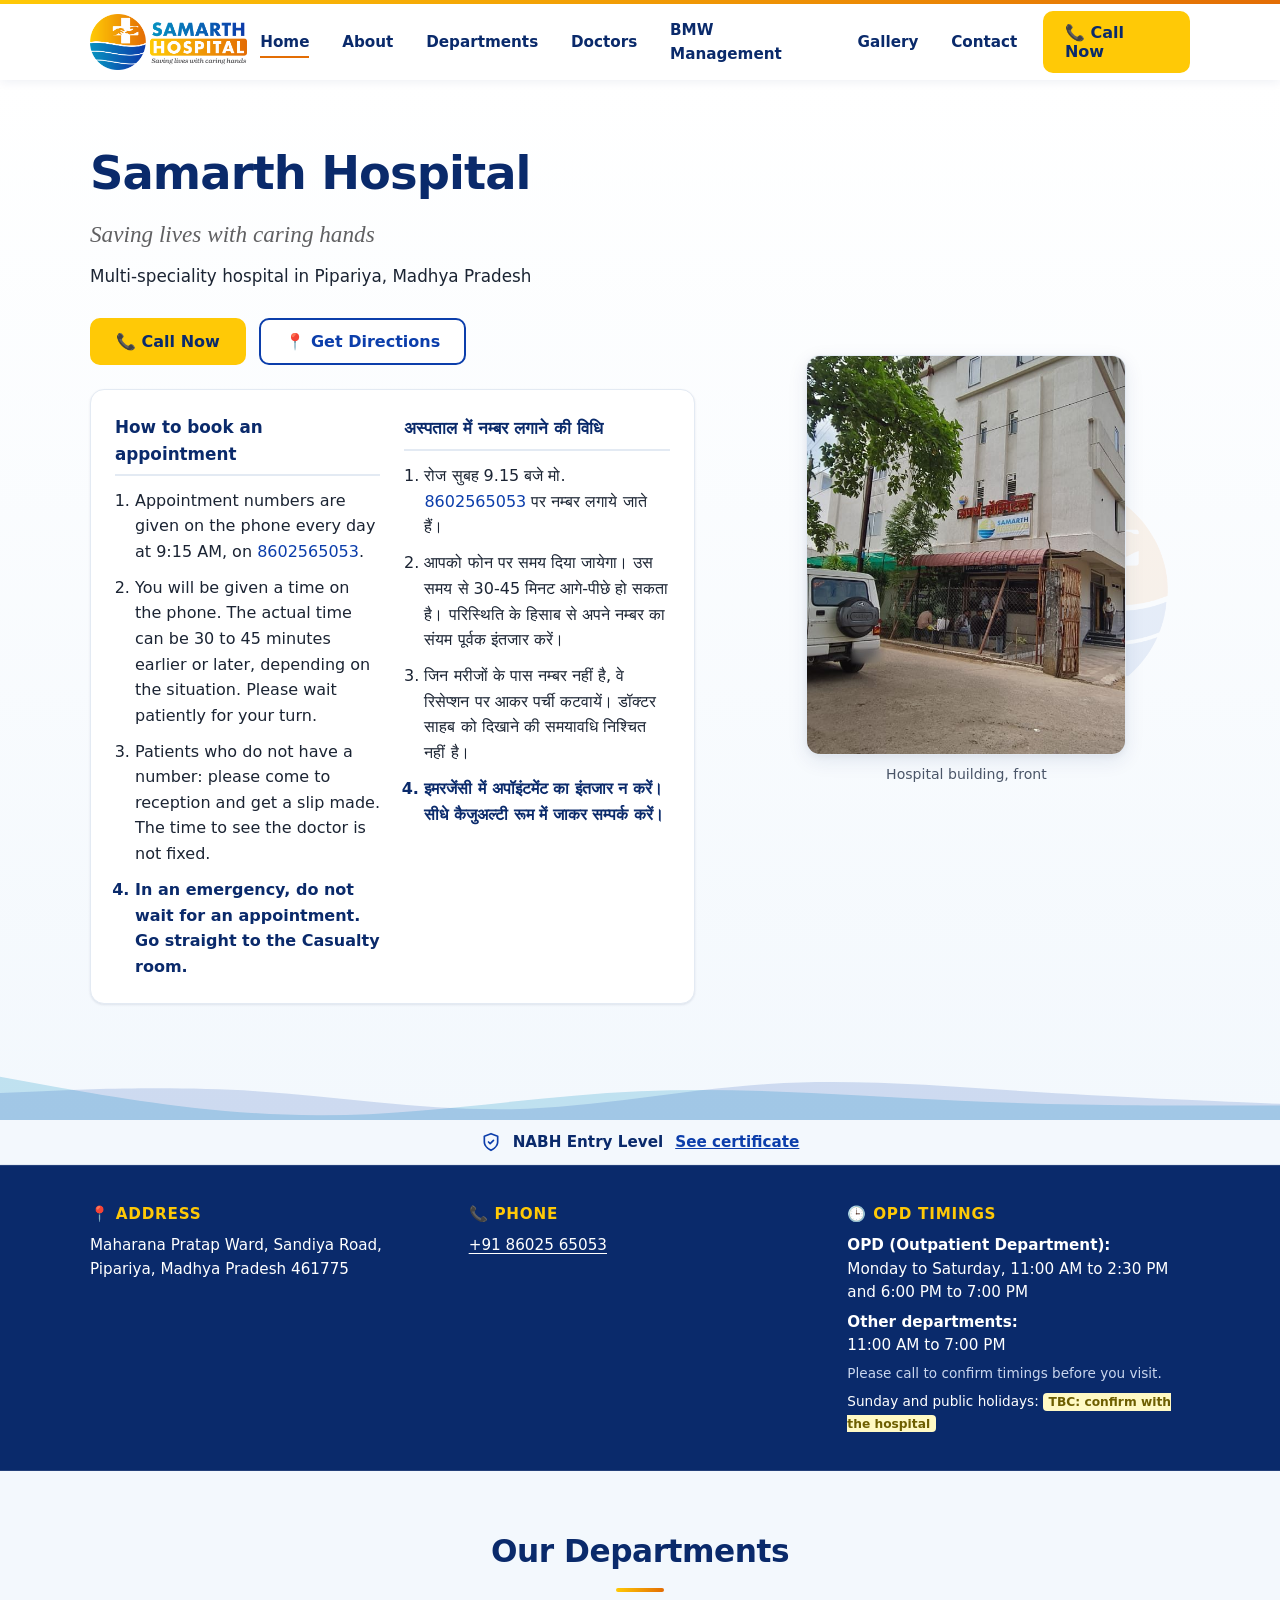
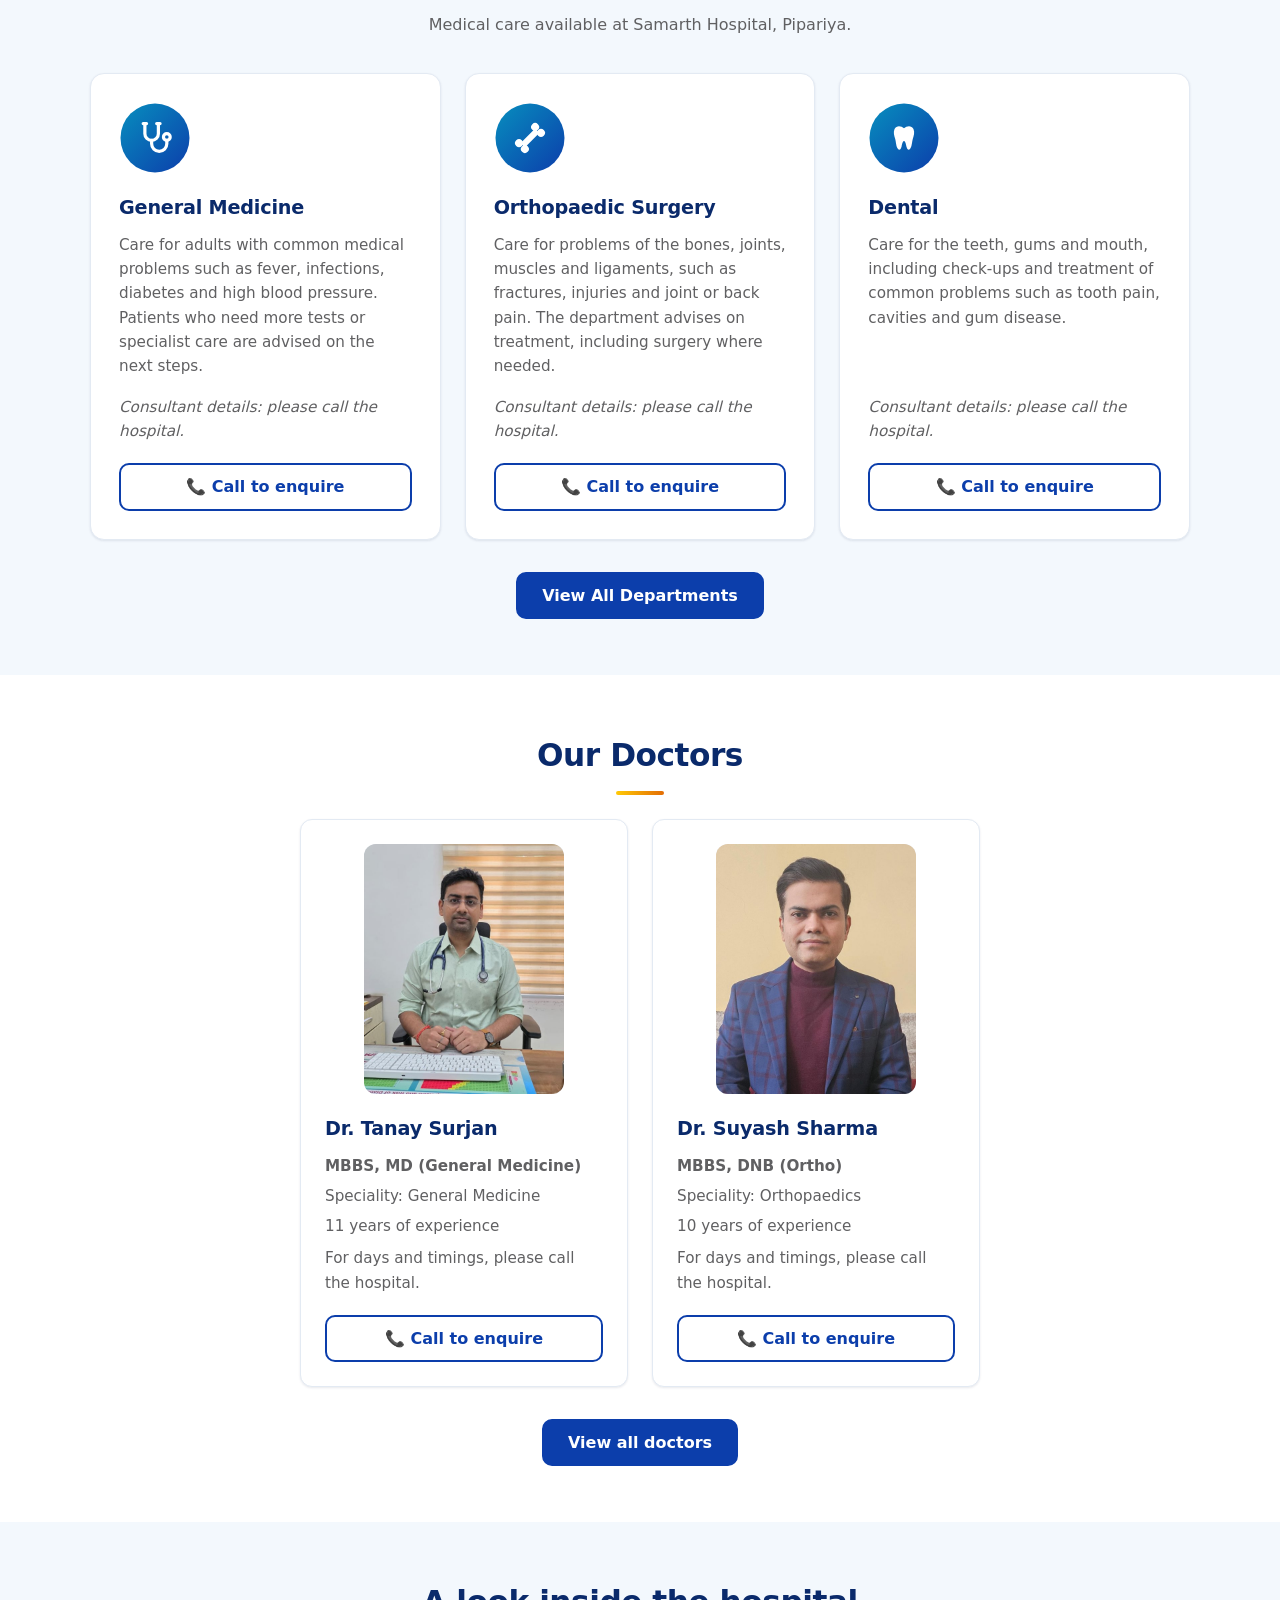
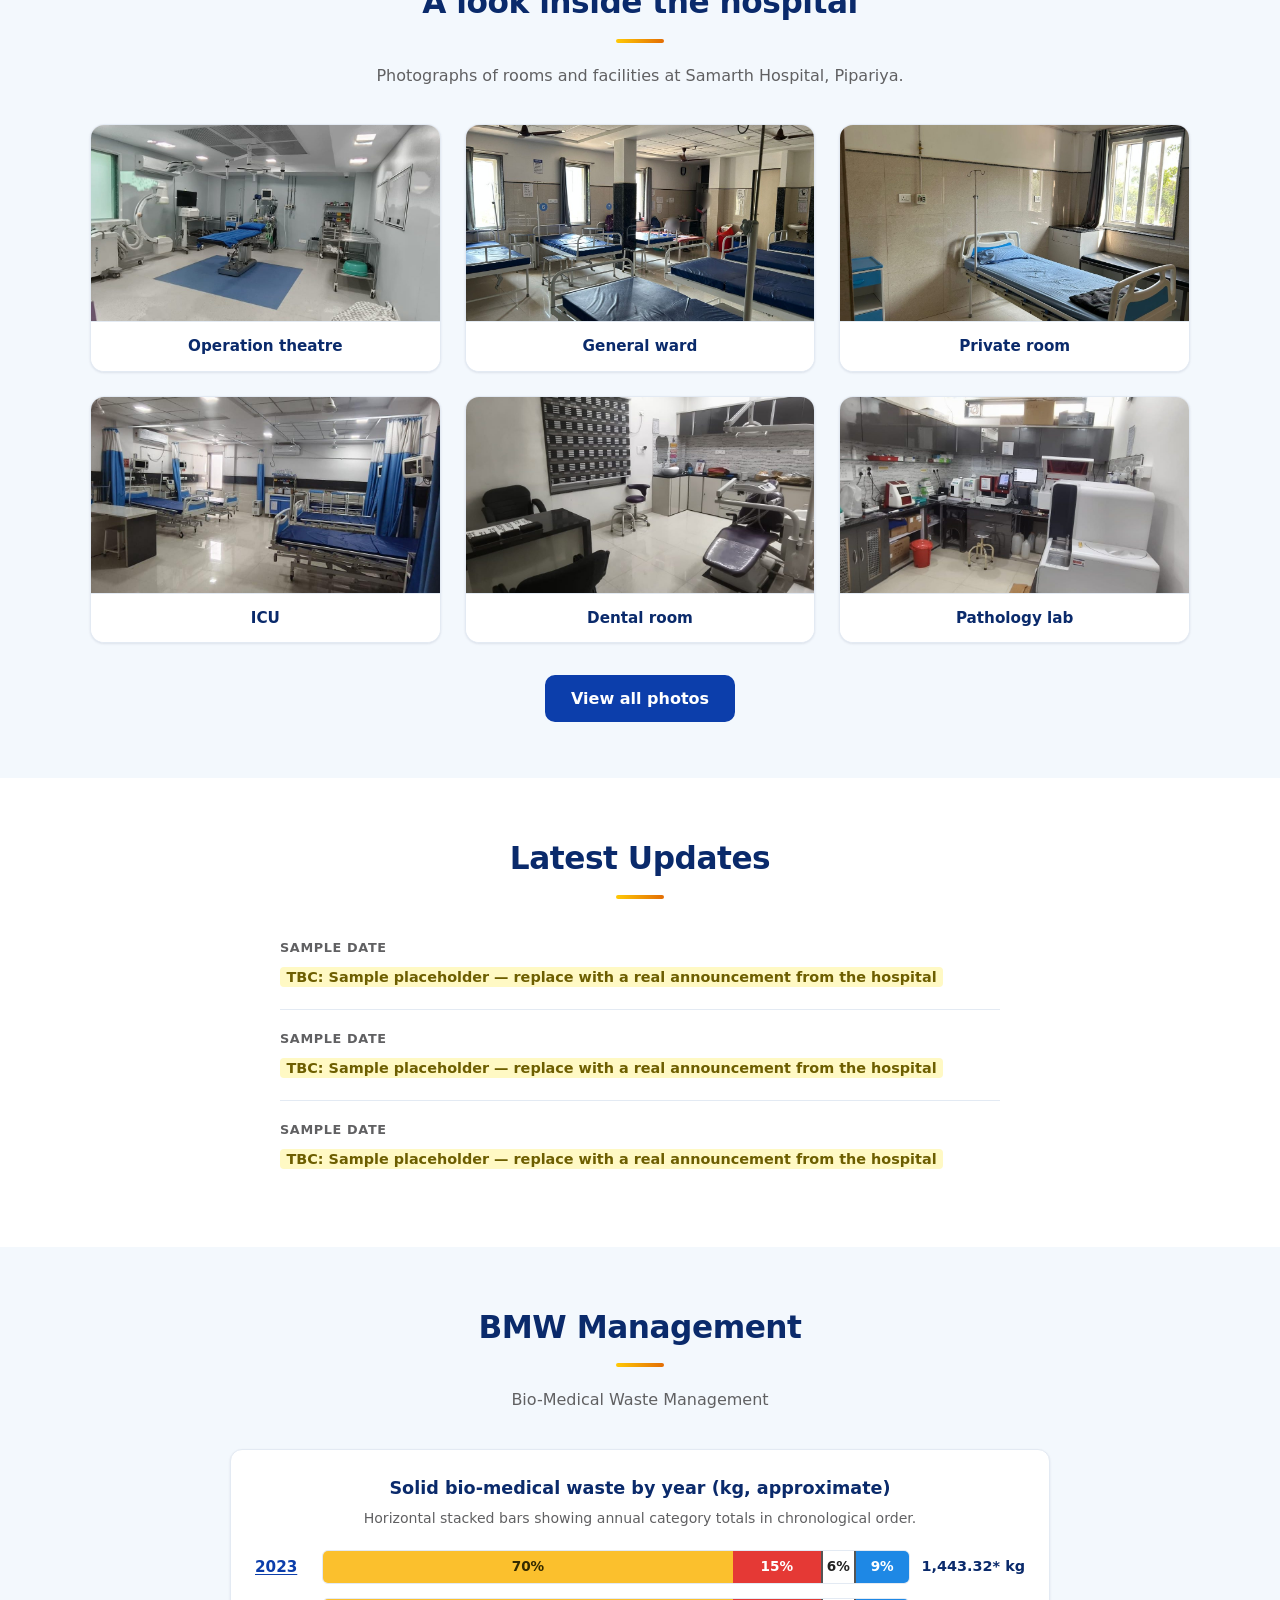
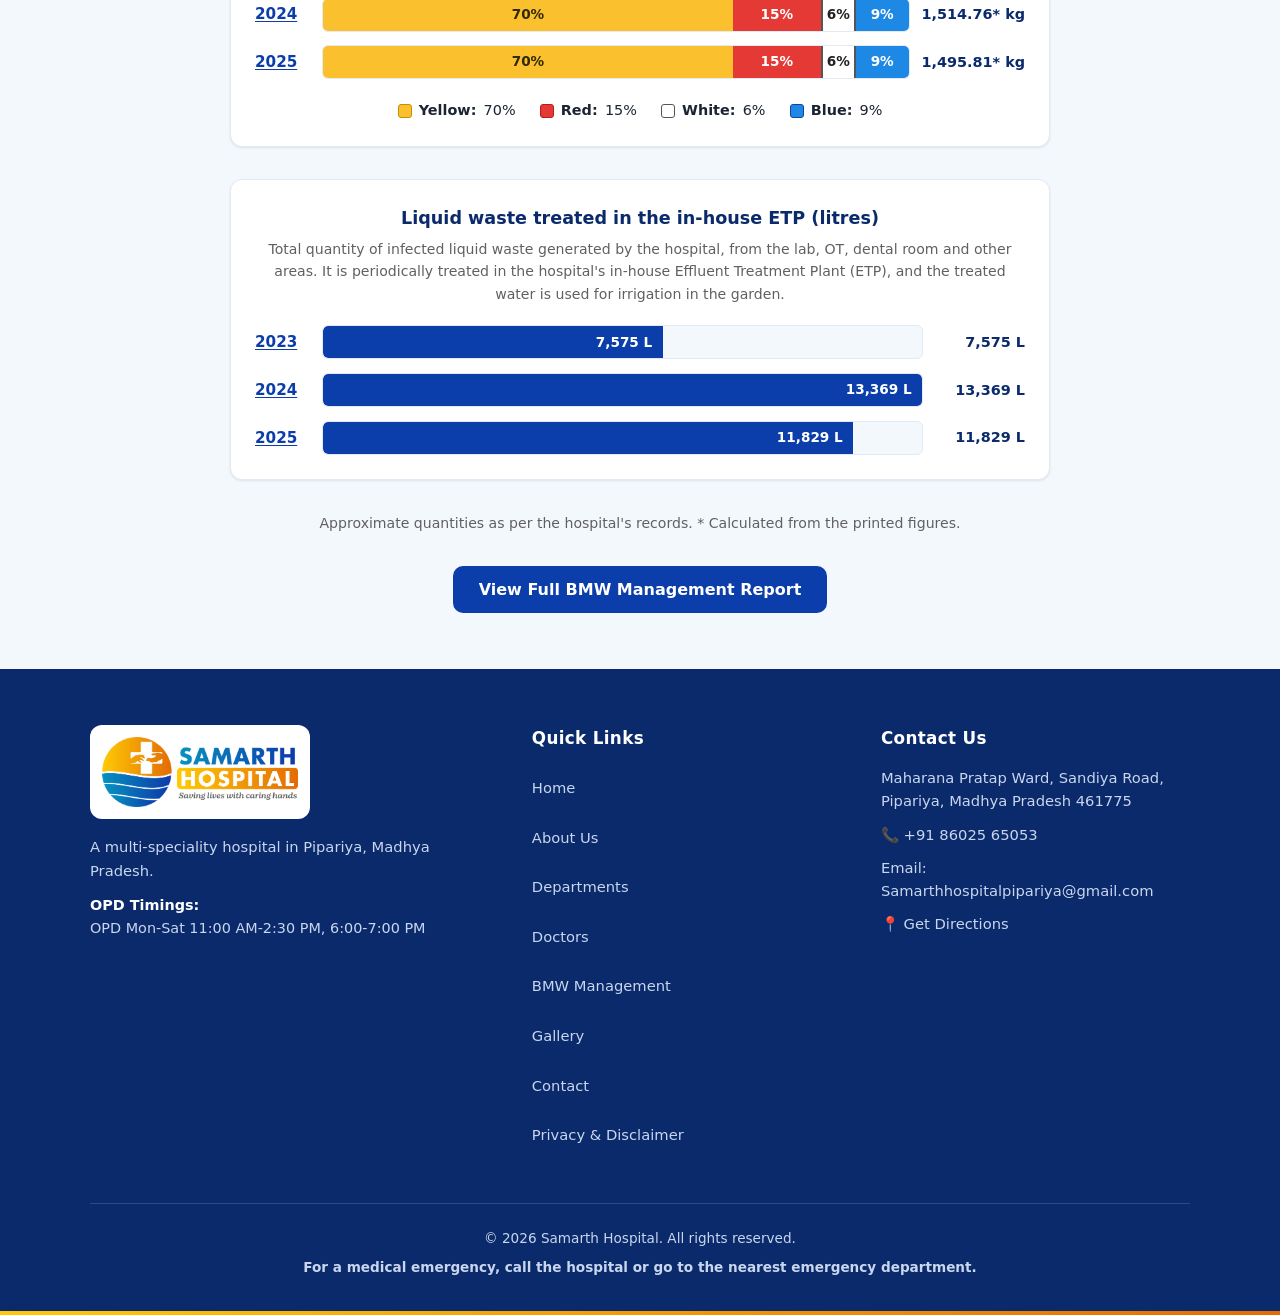
==== commit f336d193: "Phase 2 (2/2): doctors page, resident doctor photos, home doctors preview" ====
--- a/index.html
+++ b/index.html
@@ -261,36 +261,45 @@
     <section class="section tbc-block" aria-labelledby="doctors-heading">
       <div class="container">
         <h2 id="doctors-heading" class="section-title">Our Doctors</h2>
-        <p class="section-subtitle">
-          <span class="tbc">TBC: Confirmed doctor details</span>
-        </p>
-
-        <div class="card-grid">
-          <div class="card" style="text-align:center;">
-            <div class="photo-placeholder" style="aspect-ratio:1/1; border-radius:50%; max-width:140px; margin:0 auto 1rem;">
-              Photo coming soon
-            </div>
-            <h3><span class="tbc">TBC: Doctor Name</span></h3>
-            <p><span class="tbc">TBC: Qualification, Department</span></p>
-          </div>
-          <div class="card" style="text-align:center;">
-            <div class="photo-placeholder" style="aspect-ratio:1/1; border-radius:50%; max-width:140px; margin:0 auto 1rem;">
-              Photo coming soon
-            </div>
-            <h3><span class="tbc">TBC: Doctor Name</span></h3>
-            <p><span class="tbc">TBC: Qualification, Department</span></p>
-          </div>
-          <div class="card" style="text-align:center;">
-            <div class="photo-placeholder" style="aspect-ratio:1/1; border-radius:50%; max-width:140px; margin:0 auto 1rem;">
-              Photo coming soon
-            </div>
-            <h3><span class="tbc">TBC: Doctor Name</span></h3>
-            <p><span class="tbc">TBC: Qualification, Department</span></p>
+
+        <div class="doctors-grid-2" style="max-width:680px; margin:1.5rem auto 0;">
+          <!-- Dr. Tanay Surjan -->
+          <div class="card doctor-card">
+            <div class="doctor-photo-frame doctor-photo-frame-sm">
+              <img src="assets/images/doctors/dr-tanay-surjan.jpg"
+                   alt="Portrait of Dr. Tanay Surjan"
+                   width="600" height="750"
+                   loading="lazy"
+                   decoding="async">
+            </div>
+            <h3 class="doctor-name">Dr. Tanay Surjan</h3>
+            <p class="doctor-qualification">MBBS, MD (General Medicine)</p>
+            <p class="doctor-speciality">Speciality: General Medicine</p>
+            <p class="doctor-experience">11 years of experience</p>
+            <p class="doctor-timing-note">For days and timings, please call the hospital.</p>
+            <a href="tel:+918602565053" class="btn btn-outline dept-call-btn">📞 Call to enquire</a>
+          </div>
+
+          <!-- Dr. Suyash Sharma -->
+          <div class="card doctor-card">
+            <div class="doctor-photo-frame doctor-photo-frame-sm">
+              <img src="assets/images/doctors/dr-suyash-sharma.jpg"
+                   alt="Portrait of Dr. Suyash Sharma"
+                   width="600" height="750"
+                   loading="lazy"
+                   decoding="async">
+            </div>
+            <h3 class="doctor-name">Dr. Suyash Sharma</h3>
+            <p class="doctor-qualification">MBBS, DNB (Ortho)</p>
+            <p class="doctor-speciality">Speciality: Orthopaedics</p>
+            <p class="doctor-experience">10 years of experience</p>
+            <p class="doctor-timing-note">For days and timings, please call the hospital.</p>
+            <a href="tel:+918602565053" class="btn btn-outline dept-call-btn">📞 Call to enquire</a>
           </div>
         </div>
 
         <p style="text-align:center; margin-top:2rem;">
-          <a href="doctors.html" class="btn btn-outline">Meet All Doctors</a>
+          <a href="doctors.html" class="btn btn-primary">View all doctors</a>
         </p>
       </div>
     </section>
--- a/css/style.css
+++ b/css/style.css
@@ -2031,6 +2031,112 @@
   font-size: 0.95rem;
 }
 
+/* ---------- Doctors Grid & Cards ---------- */
+.doctors-grid-2 {
+  display: grid;
+  grid-template-columns: 1fr;
+  gap: 1.5rem;
+  margin-top: 1.5rem;
+}
+@media (min-width: 640px) {
+  .doctors-grid-2 {
+    grid-template-columns: repeat(2, 1fr);
+  }
+}
+.doctors-grid-3 {
+  display: grid;
+  grid-template-columns: 1fr;
+  gap: 1.5rem;
+  margin-top: 1.5rem;
+}
+@media (min-width: 600px) {
+  .doctors-grid-3 {
+    grid-template-columns: repeat(2, 1fr);
+  }
+}
+@media (min-width: 900px) {
+  .doctors-grid-3 {
+    grid-template-columns: repeat(3, 1fr);
+  }
+}
+
+.doctor-card {
+  display: flex;
+  flex-direction: column;
+  background: var(--white);
+  border: 1px solid var(--line);
+  border-radius: var(--radius);
+  padding: 1.5rem;
+  box-shadow: var(--shadow-sm);
+  height: 100%;
+}
+.doctor-photo-frame {
+  aspect-ratio: 4 / 5;
+  border-radius: var(--radius);
+  overflow: hidden;
+  background-color: var(--line);
+  margin-bottom: 1.25rem;
+  max-width: 280px;
+  width: 100%;
+  margin-left: auto;
+  margin-right: auto;
+}
+.doctor-photo-frame img {
+  width: 100%;
+  height: 100%;
+  object-fit: cover;
+  object-position: 50% 20%;
+  display: block;
+}
+.doctor-photo-frame-sm {
+  max-width: 200px;
+}
+.doctor-name {
+  font-size: 1.25rem;
+  color: var(--navy-deep);
+  margin-top: 0;
+  margin-bottom: 0.35rem;
+}
+.doctor-qualification {
+  font-size: 0.95rem;
+  font-weight: 600;
+  color: var(--navy);
+  margin-bottom: 0.35rem;
+}
+.doctor-speciality {
+  font-size: 0.95rem;
+  color: var(--ink);
+  margin-bottom: 0.35rem;
+}
+.doctor-experience {
+  font-size: 0.95rem;
+  color: var(--grey);
+  margin-bottom: 0.5rem;
+}
+.doctor-timing-note {
+  font-size: 0.9rem;
+  color: var(--grey);
+  margin-top: auto;
+  margin-bottom: 1.25rem;
+}
+.doctor-schedule {
+  font-size: 0.95rem;
+  font-weight: 600;
+  color: var(--navy-deep);
+  margin-top: 0.5rem;
+  margin-bottom: 0.5rem;
+}
+.doctor-avatar-wrap {
+  width: 80px;
+  height: 80px;
+  margin: 0 auto 1rem;
+}
+.doctor-avatar-wrap img {
+  width: 100%;
+  height: 100%;
+  display: block;
+}
+
 /* ---------- 19. Print Styles ---------- */
 @media print {
   .site-header,
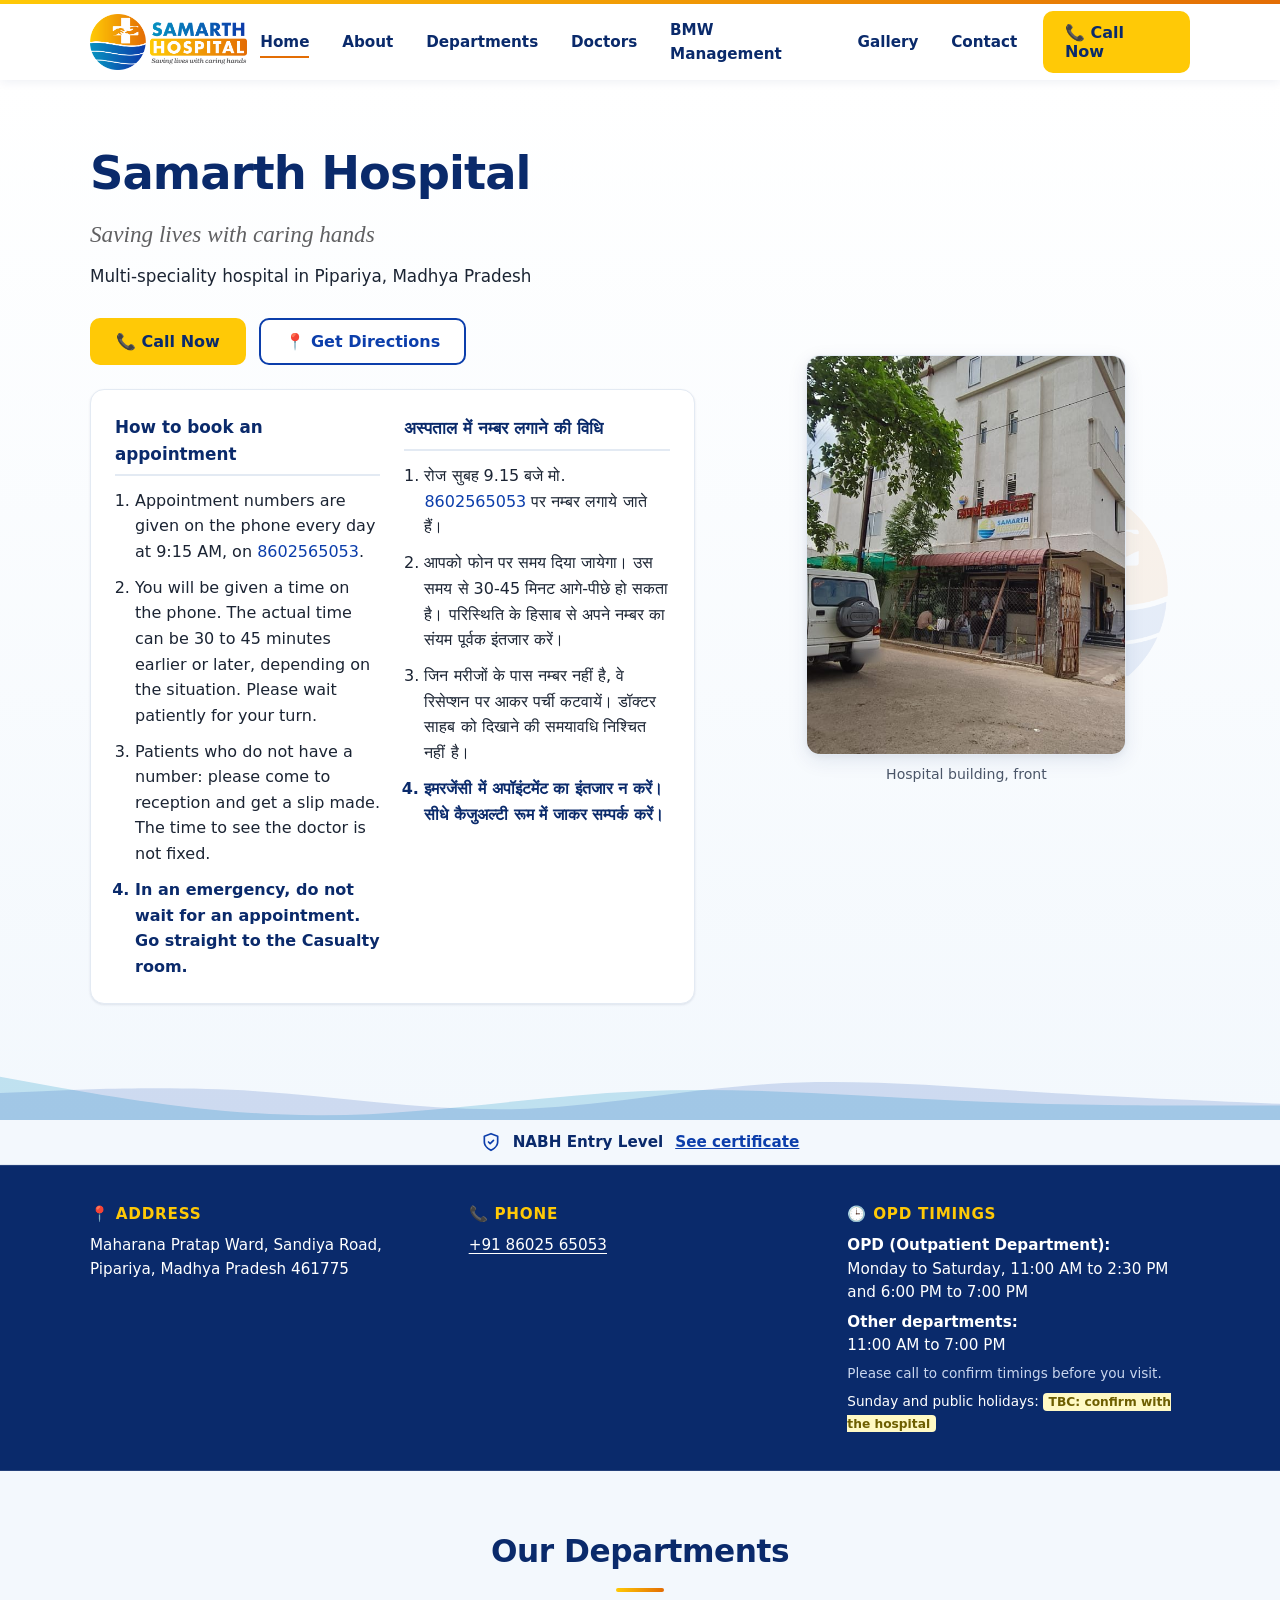
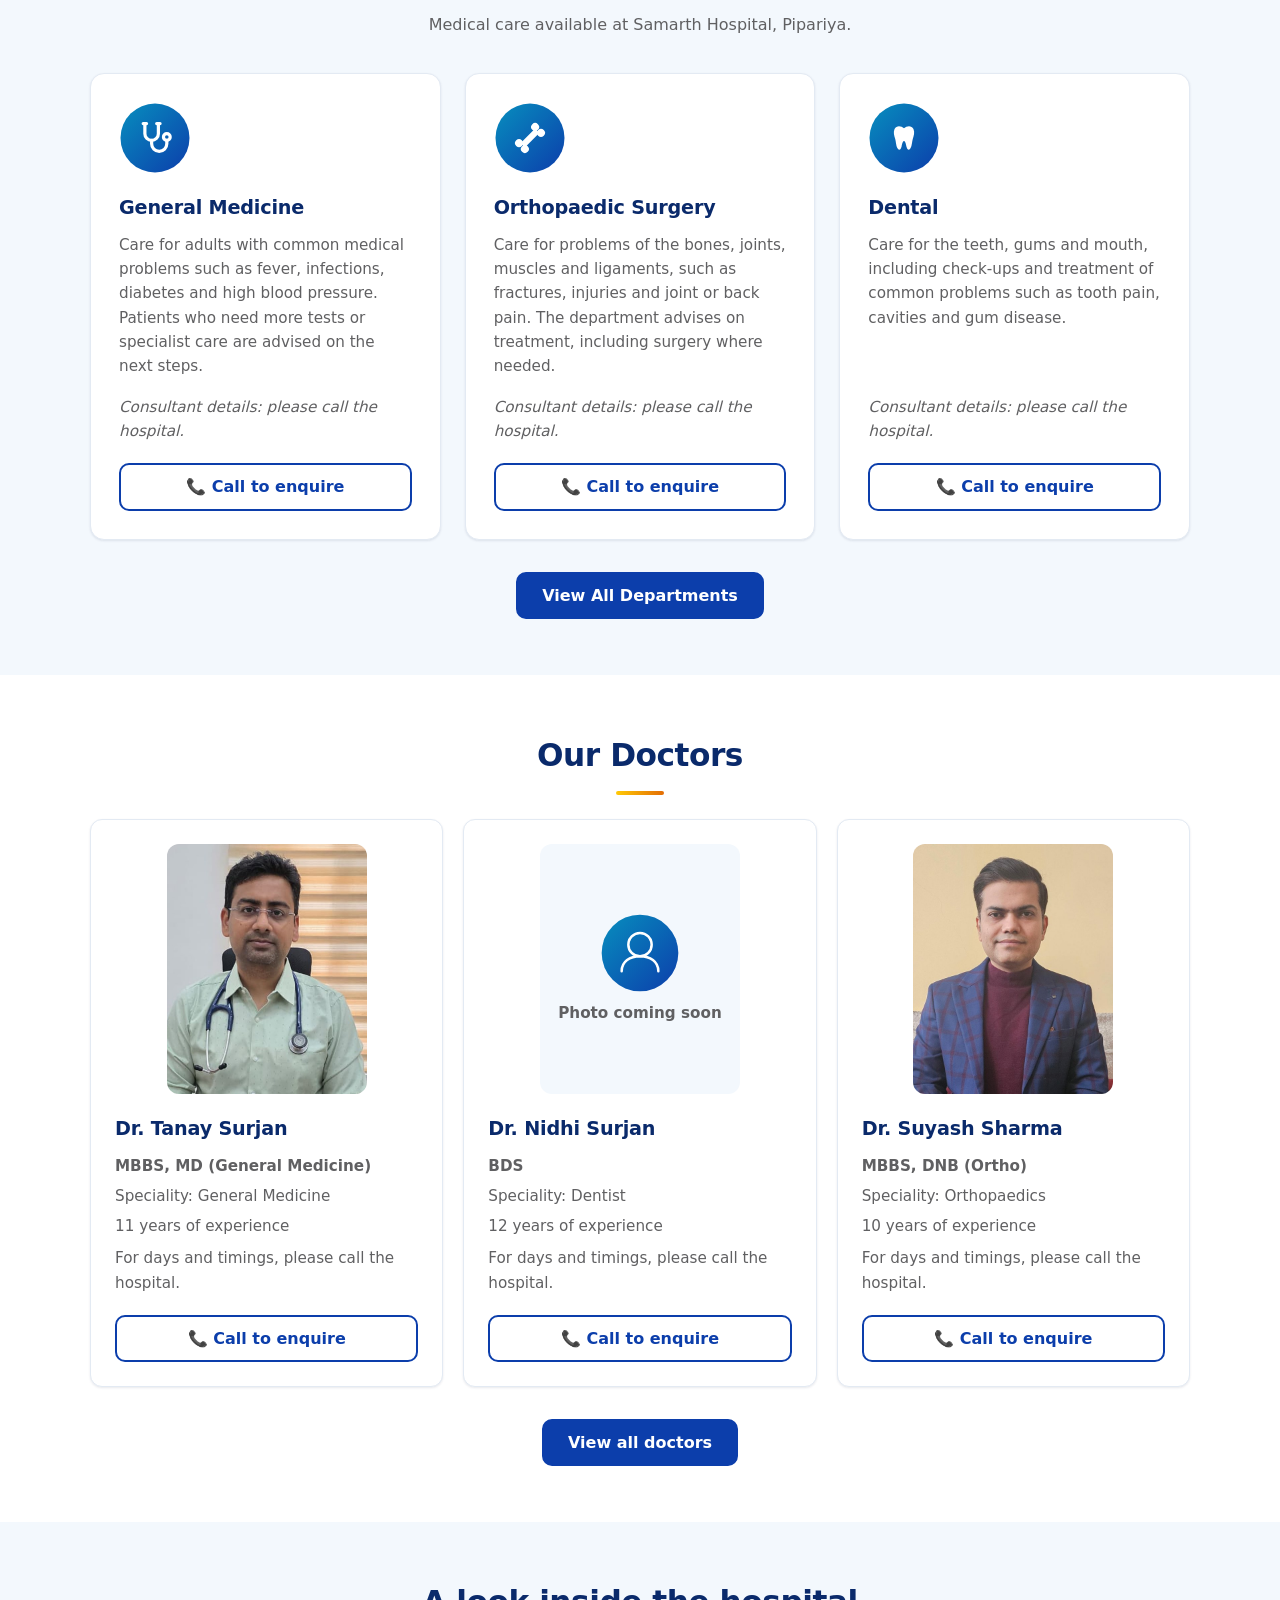
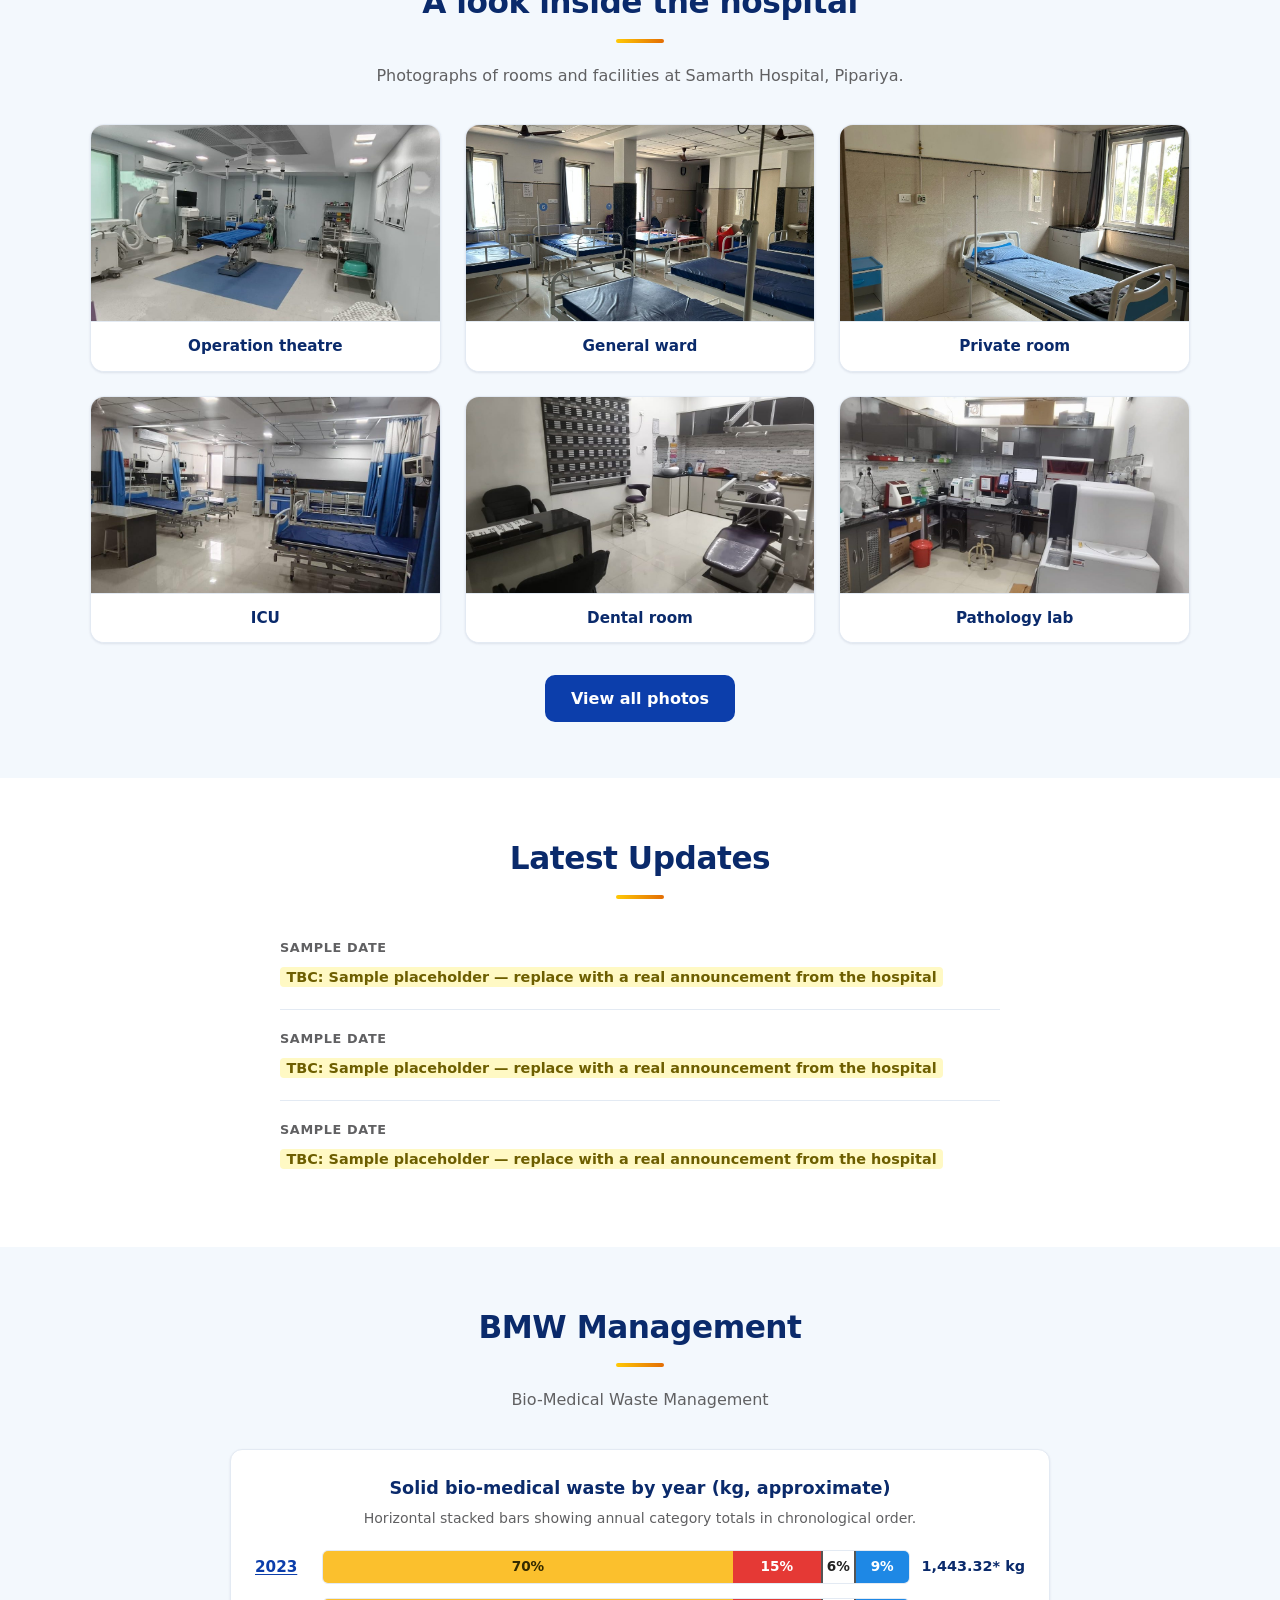
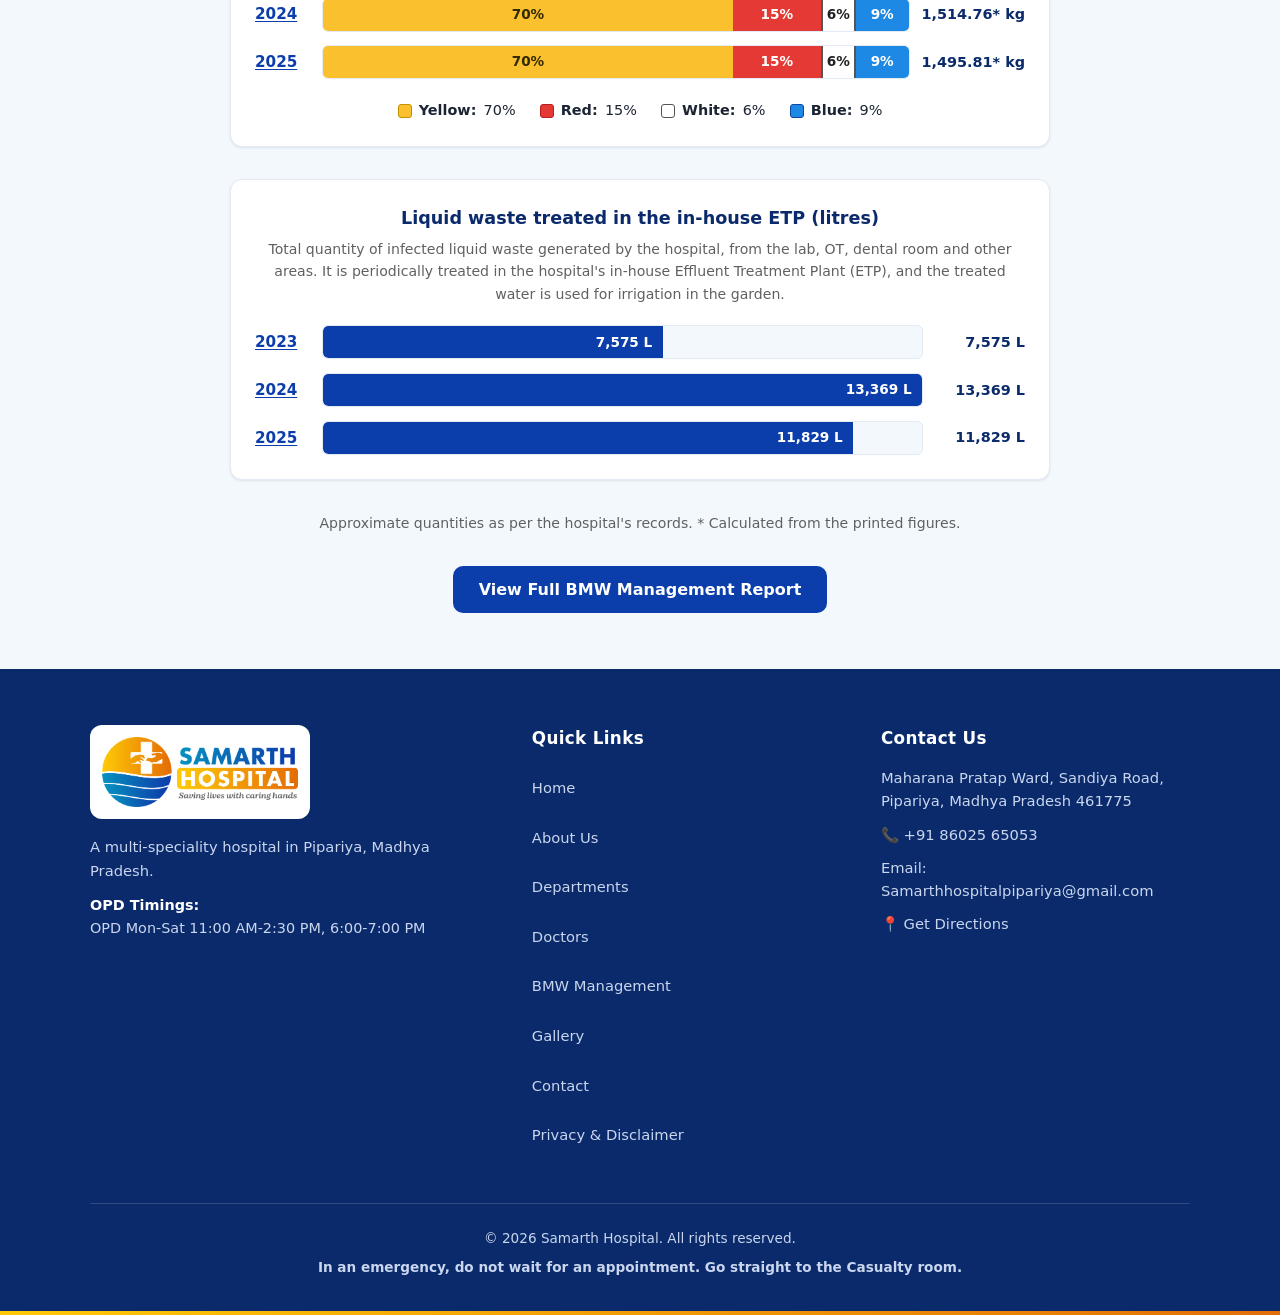
==== commit 40505644: "Doctors: standardise portraits, add Dr. Nidhi Surjan, reorder, remove dental section, footer emergen" ====
--- a/index.html
+++ b/index.html
@@ -262,7 +262,7 @@
       <div class="container">
         <h2 id="doctors-heading" class="section-title">Our Doctors</h2>
 
-        <div class="doctors-grid-2" style="max-width:680px; margin:1.5rem auto 0;">
+        <div class="doctors-grid">
           <!-- Dr. Tanay Surjan -->
           <div class="card doctor-card">
             <div class="doctor-photo-frame doctor-photo-frame-sm">
@@ -276,6 +276,23 @@
             <p class="doctor-qualification">MBBS, MD (General Medicine)</p>
             <p class="doctor-speciality">Speciality: General Medicine</p>
             <p class="doctor-experience">11 years of experience</p>
+            <p class="doctor-timing-note">For days and timings, please call the hospital.</p>
+            <a href="tel:+918602565053" class="btn btn-outline dept-call-btn">📞 Call to enquire</a>
+          </div>
+
+          <!-- Dr. Nidhi Surjan -->
+          <div class="card doctor-card">
+            <!-- PHOTO PENDING: when the photo arrives, save it as assets/images/doctors/dr-nidhi-surjan.jpg (600x750, 4:5, head-and-shoulders, same framing as the other two portraits) and replace this placeholder block with the same <img> markup used for the other resident doctors, alt="Portrait of Dr. Nidhi Surjan". -->
+            <div class="doctor-photo-frame doctor-photo-frame-sm doctor-photo-placeholder">
+              <div class="doctor-placeholder-inner">
+                <img src="assets/icons/doctor-avatar.svg" width="96" height="96" alt="" class="doctor-avatar">
+                <div class="tbc-block"><p class="doctor-placeholder-text">Photo coming soon</p></div>
+              </div>
+            </div>
+            <h3 class="doctor-name">Dr. Nidhi Surjan</h3>
+            <p class="doctor-qualification">BDS</p>
+            <p class="doctor-speciality">Speciality: Dentist</p>
+            <p class="doctor-experience">12 years of experience</p>
             <p class="doctor-timing-note">For days and timings, please call the hospital.</p>
             <a href="tel:+918602565053" class="btn btn-outline dept-call-btn">📞 Call to enquire</a>
           </div>
@@ -571,7 +588,7 @@
       <div class="footer-bottom">
         <p>&copy; 2026 Samarth Hospital. All rights reserved.</p>
         <p class="footer-emergency">
-          For a medical emergency, call the hospital or go to the nearest emergency department.
+          In an emergency, do not wait for an appointment. Go straight to the Casualty room.
         </p>
       </div>
     </div>
--- a/css/style.css
+++ b/css/style.css
@@ -2032,31 +2032,32 @@
 }
 
 /* ---------- Doctors Grid & Cards ---------- */
-.doctors-grid-2 {
-  display: grid;
-  grid-template-columns: 1fr;
-  gap: 1.5rem;
+.doctors-grid {
+  display: flex;
+  flex-wrap: wrap;
+  justify-content: center;
+  align-items: stretch;
+  gap: 20px;
   margin-top: 1.5rem;
 }
-@media (min-width: 640px) {
-  .doctors-grid-2 {
-    grid-template-columns: repeat(2, 1fr);
-  }
-}
-.doctors-grid-3 {
-  display: grid;
-  grid-template-columns: 1fr;
-  gap: 1.5rem;
-  margin-top: 1.5rem;
+.doctors-grid .doctor-card {
+  flex: 0 0 100%;
+  width: 100%;
+  max-width: 100%;
+  box-sizing: border-box;
 }
 @media (min-width: 600px) {
-  .doctors-grid-3 {
-    grid-template-columns: repeat(2, 1fr);
-  }
-}
-@media (min-width: 900px) {
-  .doctors-grid-3 {
-    grid-template-columns: repeat(3, 1fr);
+  .doctors-grid .doctor-card {
+    flex: 0 0 calc((100% - 20px) / 2);
+    width: calc((100% - 20px) / 2);
+    max-width: calc((100% - 20px) / 2);
+  }
+}
+@media (min-width: 1024px) {
+  .doctors-grid .doctor-card {
+    flex: 0 0 calc((100% - 40px) / 3);
+    width: calc((100% - 40px) / 3);
+    max-width: calc((100% - 40px) / 3);
   }
 }
 
@@ -2068,7 +2069,7 @@
   border-radius: var(--radius);
   padding: 1.5rem;
   box-shadow: var(--shadow-sm);
-  height: 100%;
+  height: auto;
 }
 .doctor-photo-frame {
   aspect-ratio: 4 / 5;
@@ -2085,11 +2086,38 @@
   width: 100%;
   height: 100%;
   object-fit: cover;
-  object-position: 50% 20%;
+  object-position: 50% 50%;
   display: block;
 }
 .doctor-photo-frame-sm {
   max-width: 200px;
+}
+.doctor-photo-placeholder {
+  background-color: var(--tint);
+  display: flex;
+  align-items: center;
+  justify-content: center;
+}
+.doctor-placeholder-inner {
+  display: flex;
+  flex-direction: column;
+  align-items: center;
+  justify-content: center;
+  text-align: center;
+  padding: 1rem;
+}
+.doctor-placeholder-inner .doctor-avatar {
+  width: 80px;
+  height: 80px;
+  display: block;
+}
+.doctor-placeholder-text {
+  font-size: 0.88rem;
+  font-weight: 600;
+  color: var(--ink);
+  margin-top: 0.5rem;
+  margin-bottom: 0;
+  text-align: center;
 }
 .doctor-name {
   font-size: 1.25rem;
@@ -2119,6 +2147,9 @@
   margin-top: auto;
   margin-bottom: 1.25rem;
 }
+.doctor-card .dept-call-btn {
+  margin-top: 0;
+}
 .doctor-schedule {
   font-size: 0.95rem;
   font-weight: 600;
@@ -2135,6 +2166,11 @@
   width: 100%;
   height: 100%;
   display: block;
+}
+.visiting-schedule-intro,
+.visiting-confirm-note {
+  color: var(--grey);
+  font-size: 1.05rem;
 }
 
 /* ---------- 19. Print Styles ---------- */
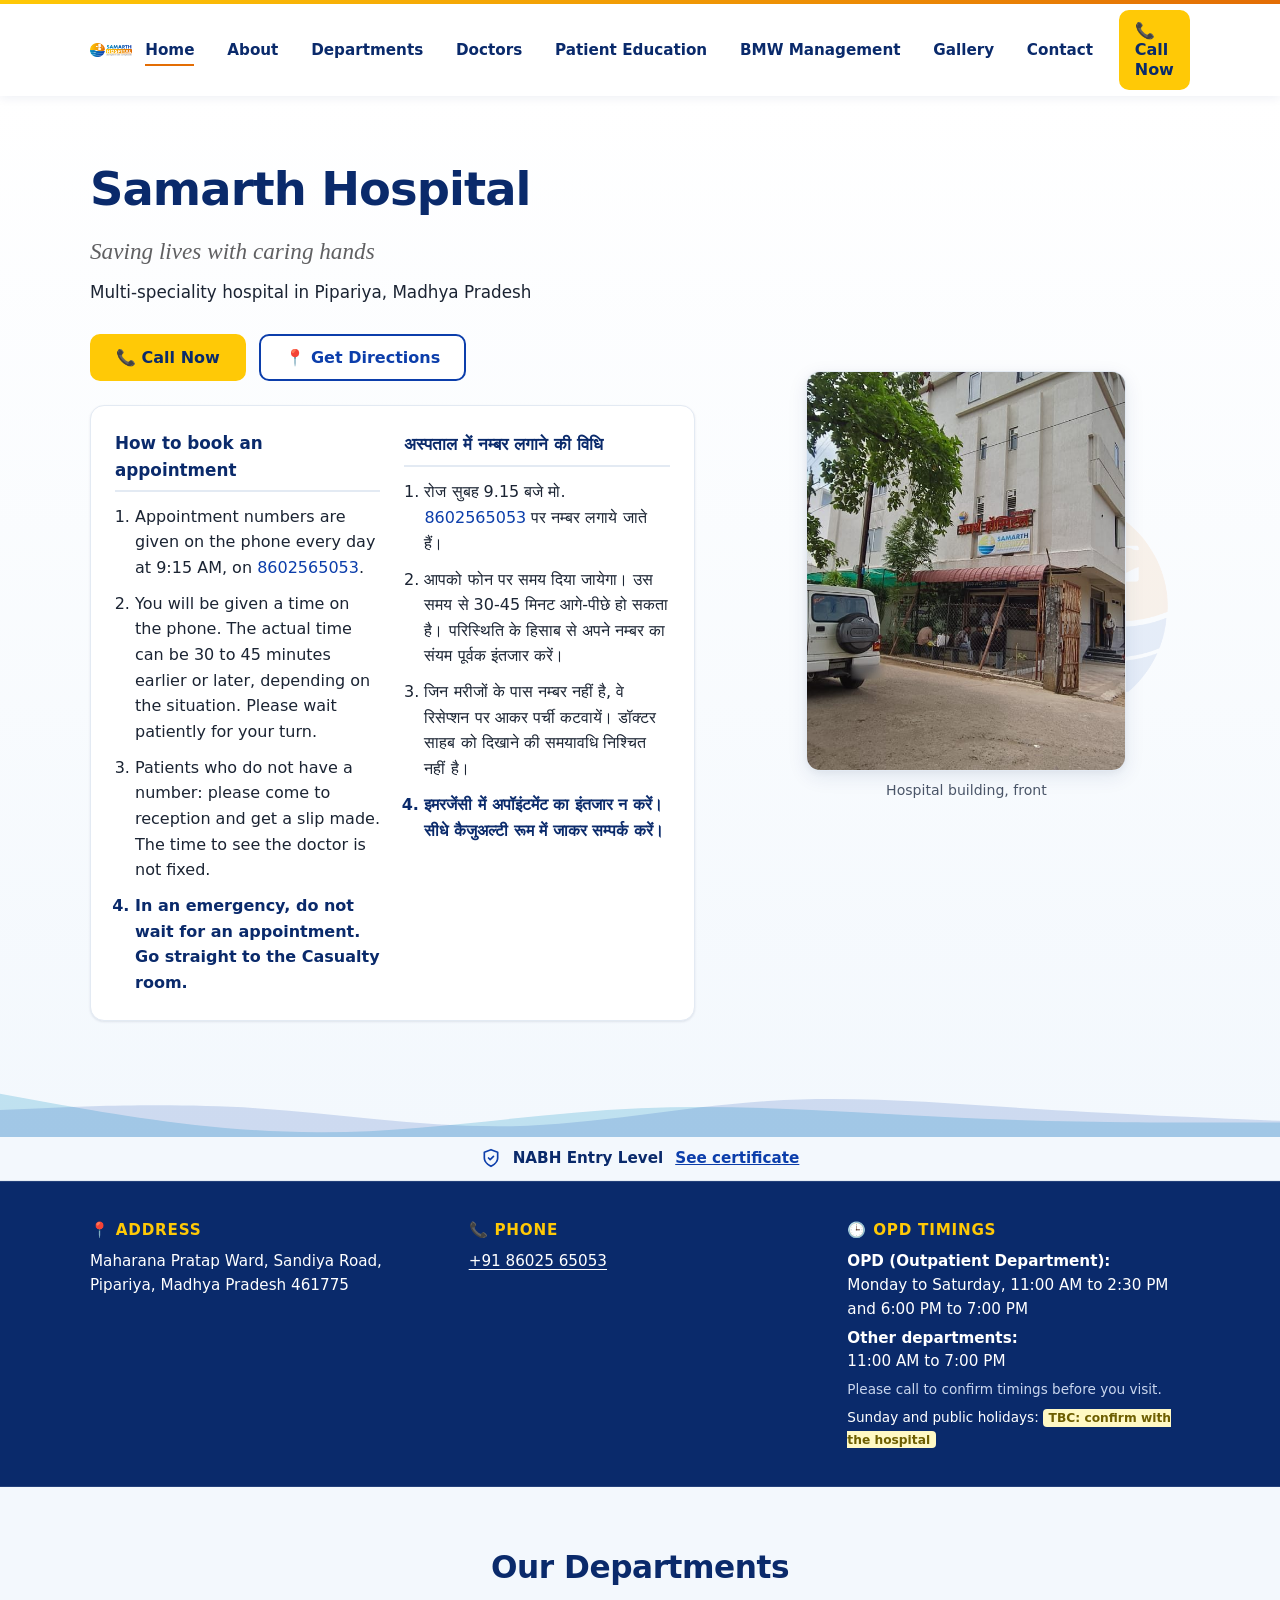
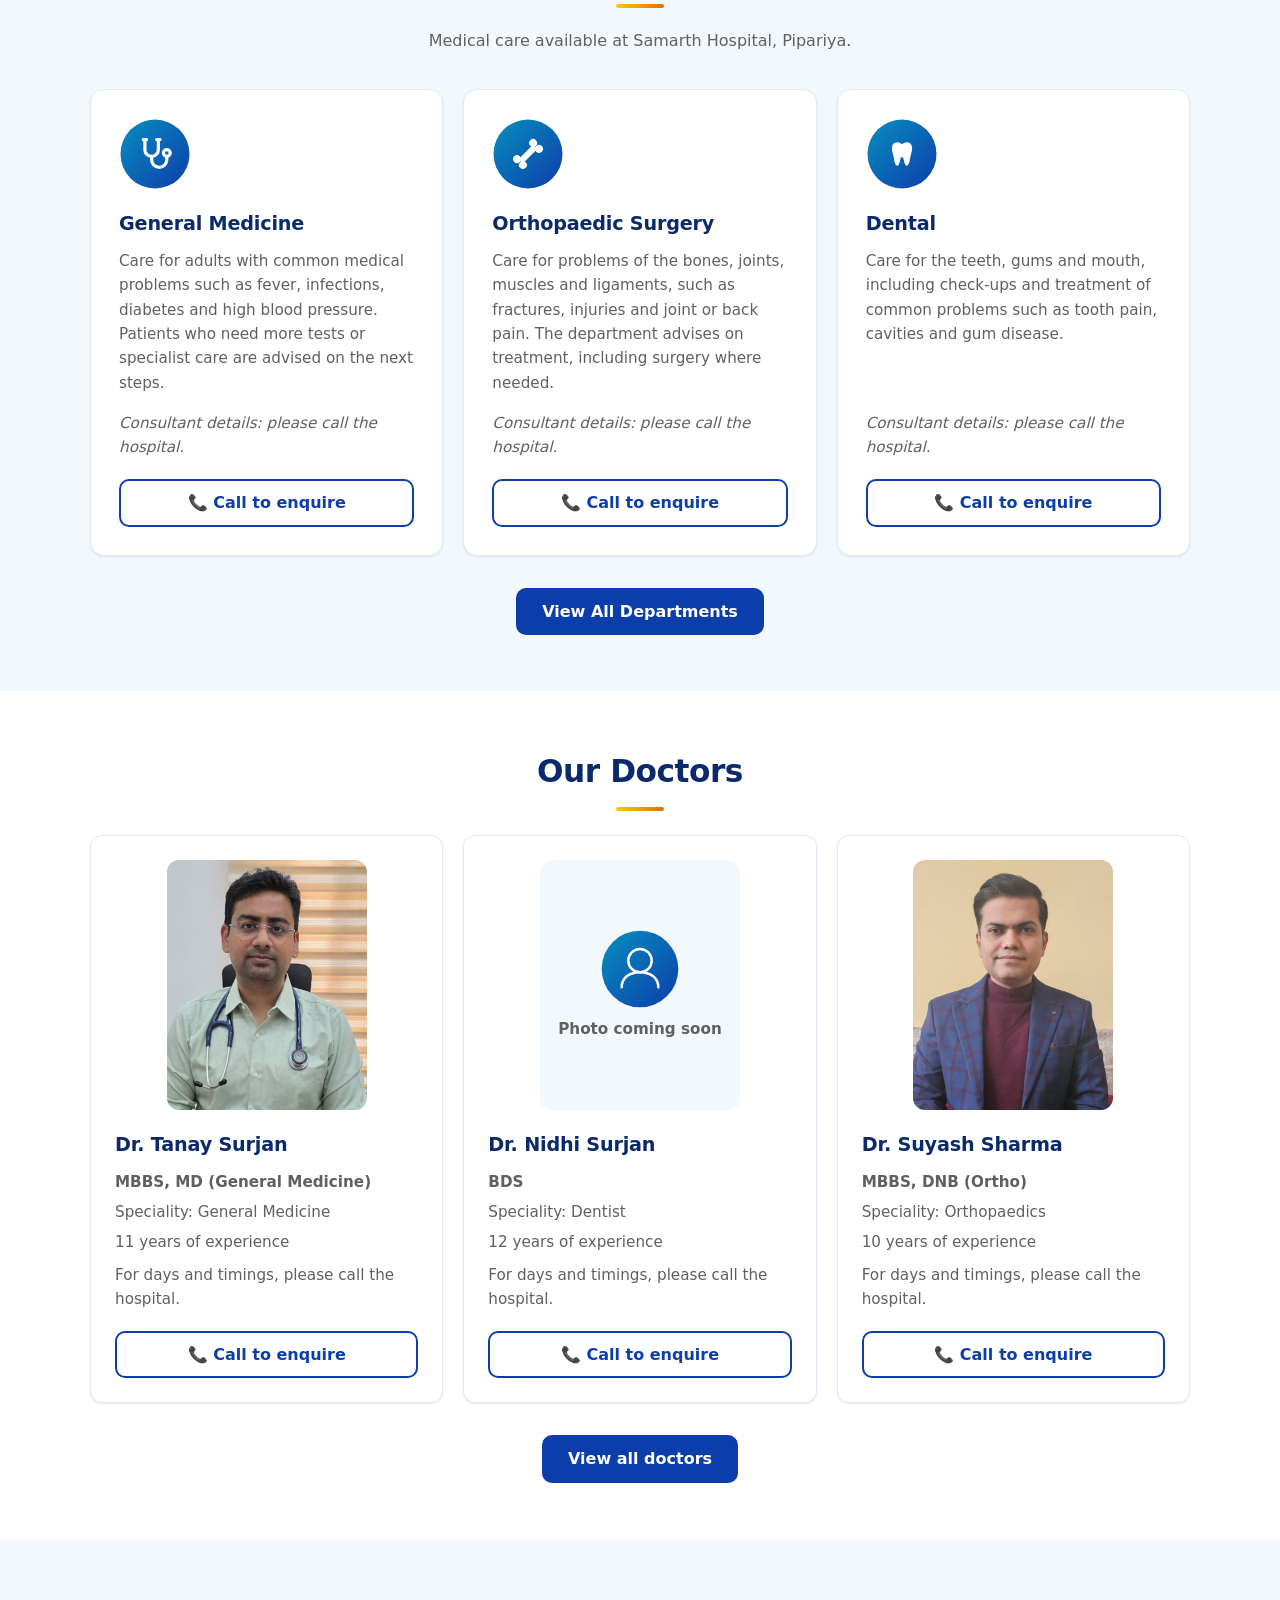
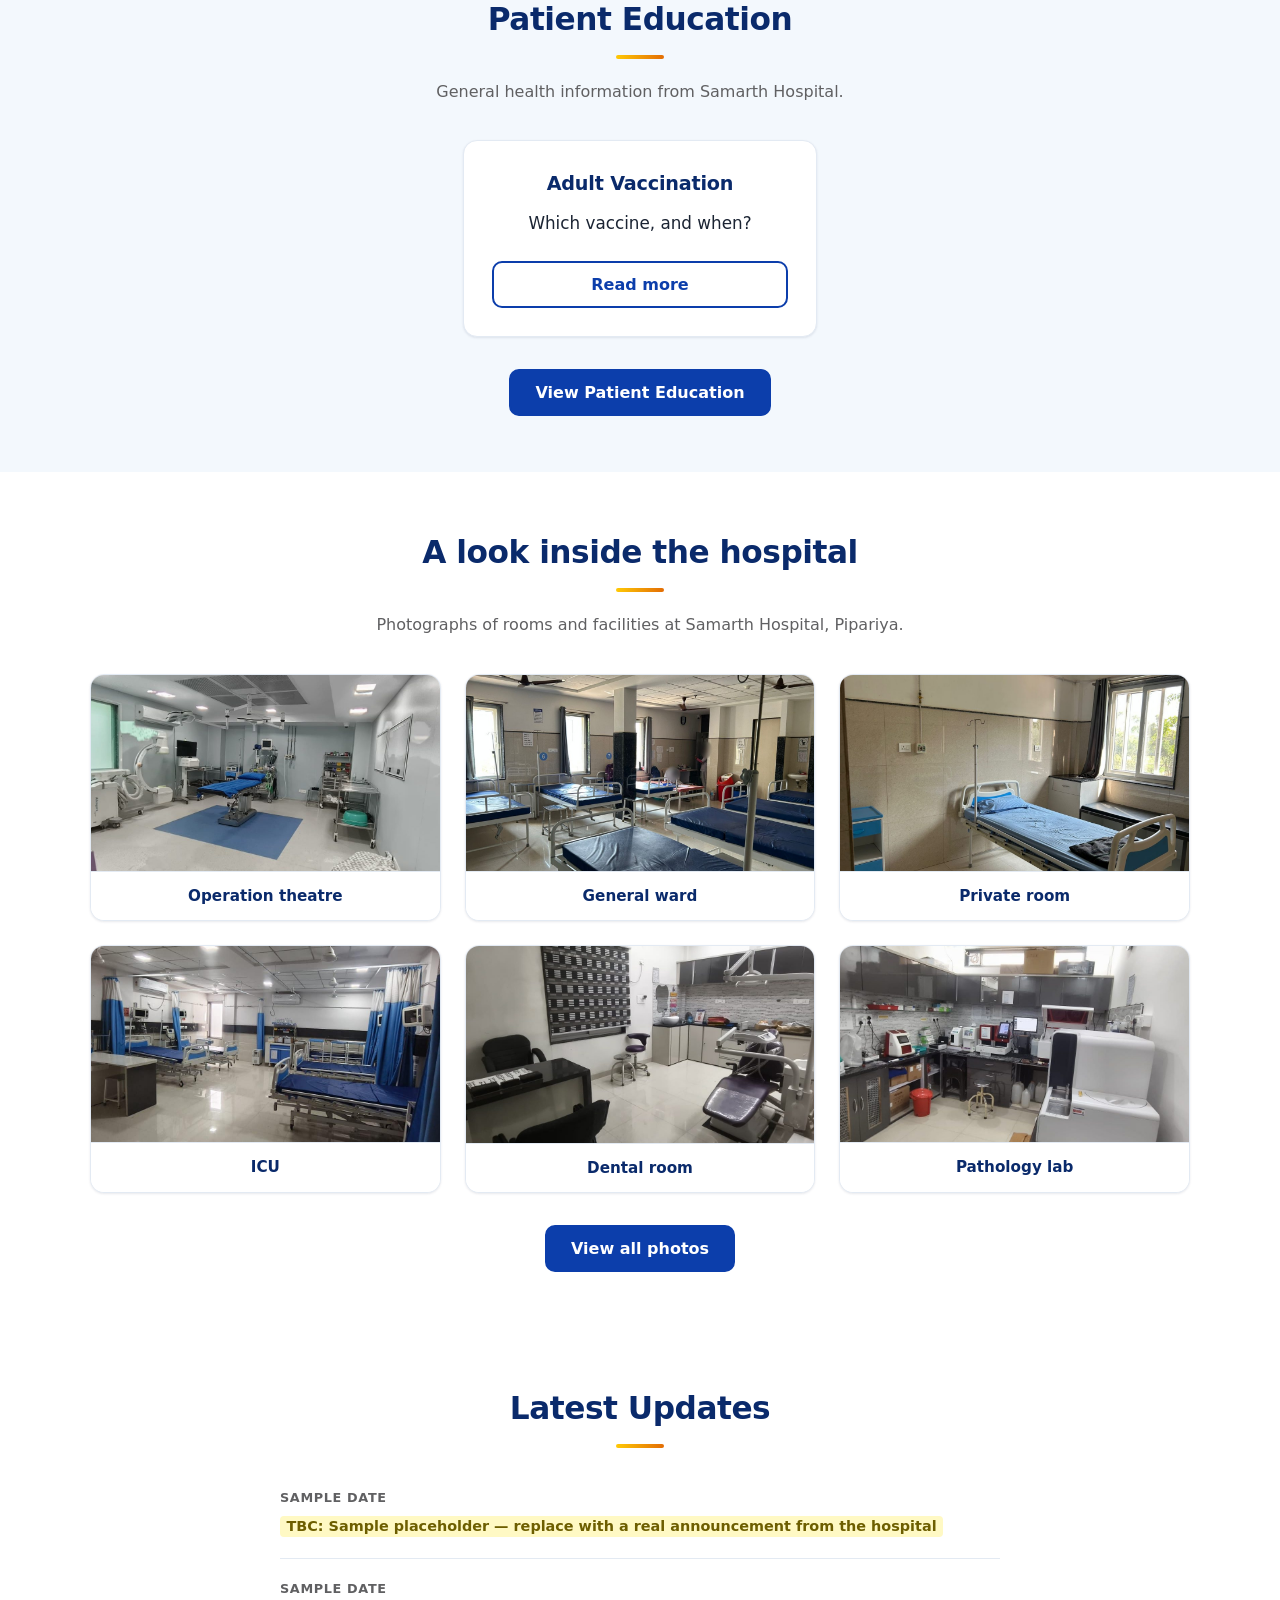
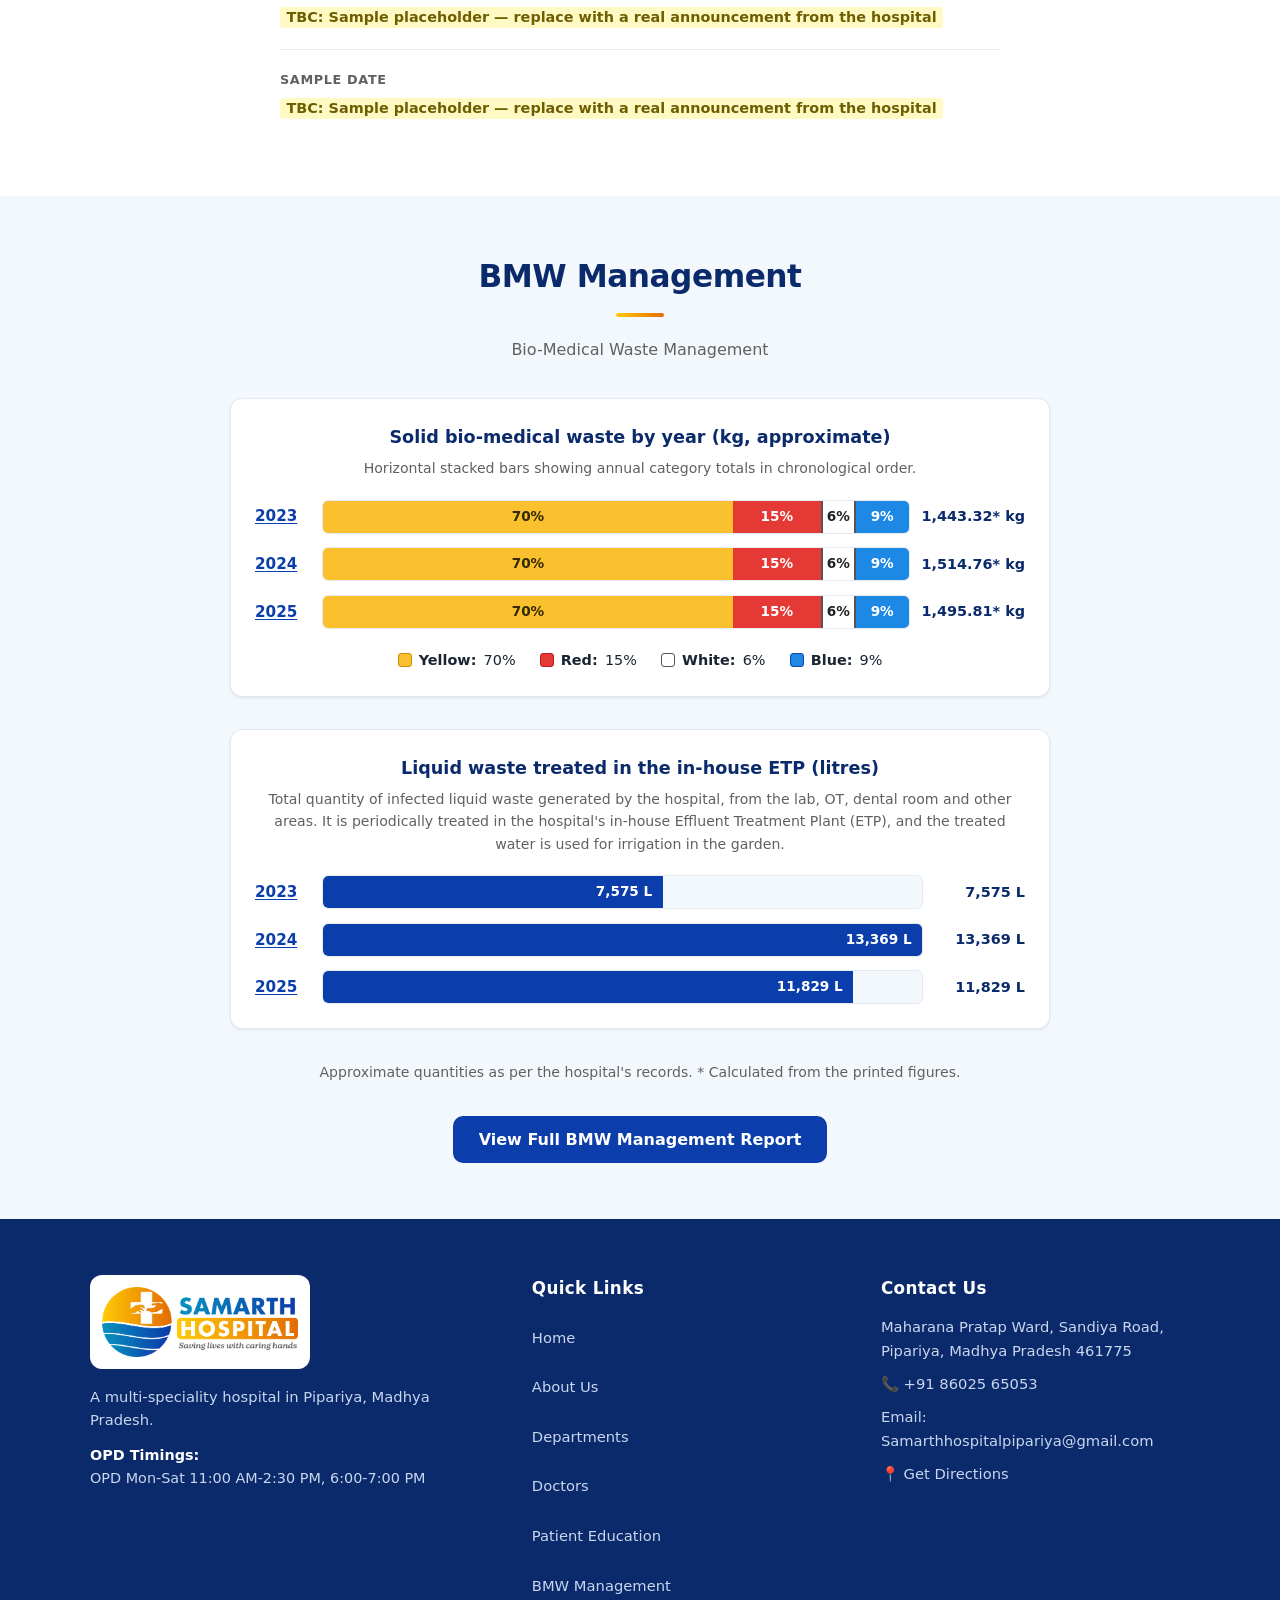
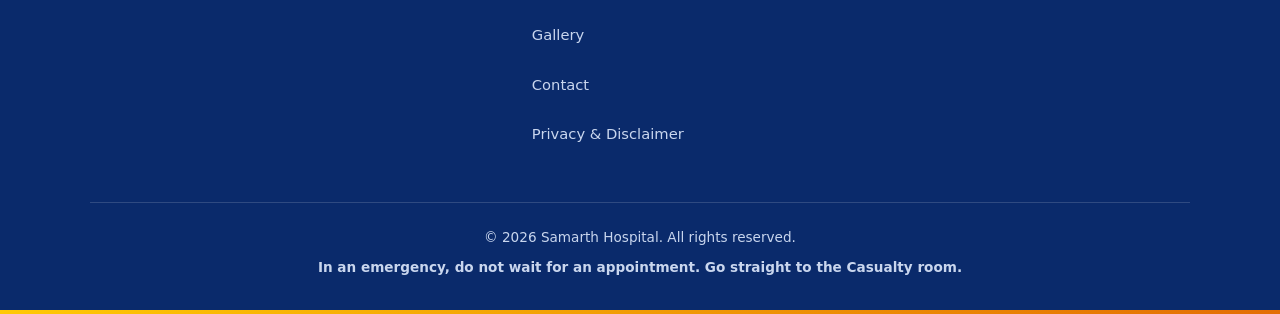
==== commit ea0785d0: "Phase 3A: Patient Education section and Adult Vaccination guide" ====
--- a/index.html
+++ b/index.html
@@ -54,6 +54,7 @@
         <a href="about.html">About</a>
         <a href="services.html">Departments</a>
         <span class="tbc-block"><a href="doctors.html">Doctors</a></span>
+        <a href="patient-education.html">Patient Education</a>
         <a href="bmw-management.html">BMW Management</a>
         <a href="gallery.html">Gallery</a>
         <a href="contact.html">Contact</a>
@@ -80,6 +81,7 @@
       <a href="about.html">About</a>
       <a href="services.html">Departments</a>
       <span class="tbc-block"><a href="doctors.html">Doctors</a></span>
+      <a href="patient-education.html">Patient Education</a>
       <a href="bmw-management.html">BMW Management</a>
       <a href="gallery.html">Gallery</a>
       <a href="contact.html">Contact</a>
@@ -321,8 +323,34 @@
       </div>
     </section>
 
+    <!-- ---- Patient Education section ---- -->
+    <section class="section section-alt" aria-labelledby="patient-education-heading">
+      <div class="container">
+        <h2 id="patient-education-heading" class="section-title">Patient Education</h2>
+        <p class="section-subtitle">General health information from Samarth Hospital.</p>
+
+        <div class="card-grid" style="margin-top:1.5rem;">
+          <div class="card" style="display:flex; flex-direction:column; text-align:center;">
+            <h3 style="color:var(--navy-deep); margin-top:0;">
+              <a href="education-adult-vaccination.html" style="color:inherit; text-decoration:none;">Adult Vaccination</a>
+            </h3>
+            <p style="font-size:1.05rem; color:var(--ink); margin-bottom:1.5rem;">
+              <a href="education-adult-vaccination.html" style="color:inherit; text-decoration:none;">Which vaccine, and when?</a>
+            </p>
+            <p style="margin-top:auto; margin-bottom:0;">
+              <a href="education-adult-vaccination.html" class="btn btn-outline dept-call-btn">Read more</a>
+            </p>
+          </div>
+        </div>
+
+        <p style="text-align:center; margin-top:2rem;">
+          <a href="patient-education.html" class="btn btn-primary">View Patient Education</a>
+        </p>
+      </div>
+    </section>
+
     <!-- ---- Photo Gallery: A look inside the hospital ---- -->
-    <section class="section section-alt" aria-labelledby="gallery-heading">
+    <section class="section" aria-labelledby="gallery-heading">
       <div class="container">
         <h2 id="gallery-heading" class="section-title">A look inside the hospital</h2>
         <p class="section-subtitle">Photographs of rooms and facilities at Samarth Hospital, Pipariya.</p>
@@ -555,6 +583,7 @@
             <li><a href="about.html">About Us</a></li>
             <li><a href="services.html">Departments</a></li>
             <li class="tbc-block"><a href="doctors.html">Doctors</a></li>
+            <li><a href="patient-education.html">Patient Education</a></li>
             <li><a href="bmw-management.html">BMW Management</a></li>
             <li><a href="gallery.html">Gallery</a></li>
             <li><a href="contact.html">Contact</a></li>
--- a/css/style.css
+++ b/css/style.css
@@ -286,6 +286,7 @@
   display: inline-flex;
   align-items: center;
   text-decoration: none;
+  white-space: nowrap;
   transition: color 0.15s ease;
 }
 .main-nav a::after {
@@ -312,6 +313,28 @@
 }
 .main-nav a[aria-current="page"] {
   color: var(--navy-deep);
+}
+
+@media (min-width: 769px) and (max-width: 1240px) {
+  .site-header .container {
+    width: 95%;
+  }
+  .main-nav {
+    gap: 0.1rem;
+  }
+  .main-nav a {
+    padding: 0.45rem 0.42rem;
+    font-size: 0.84rem;
+  }
+  .main-nav a::after {
+    left: 0.42rem;
+    right: 0.42rem;
+  }
+  .header-call-btn {
+    padding: 0.45rem 0.75rem;
+    font-size: 0.85rem;
+    margin-left: 0.25rem;
+  }
 }
 
 /* Call button in header (desktop only) */
@@ -650,18 +673,33 @@
 
 /* ---------- 11. Cards ---------- */
 .card-grid {
-  display: grid;
-  grid-template-columns: 1fr;
-  gap: 1.5rem;
+  display: flex;
+  flex-wrap: wrap;
+  justify-content: center;
+  align-items: stretch;
+  gap: 20px;
+}
+.card-grid > .card,
+.card-grid > * {
+  flex: 0 0 100%;
+  width: 100%;
+  max-width: 100%;
+  box-sizing: border-box;
 }
 @media (min-width: 600px) {
-  .card-grid {
-    grid-template-columns: repeat(2, 1fr);
-  }
-}
-@media (min-width: 900px) {
-  .card-grid {
-    grid-template-columns: repeat(3, 1fr);
+  .card-grid > .card,
+  .card-grid > * {
+    flex: 0 0 calc((100% - 20px) / 2);
+    width: calc((100% - 20px) / 2);
+    max-width: calc((100% - 20px) / 2);
+  }
+}
+@media (min-width: 1024px) {
+  .card-grid > .card,
+  .card-grid > * {
+    flex: 0 0 calc((100% - 40px) / 3);
+    width: calc((100% - 40px) / 3);
+    max-width: calc((100% - 40px) / 3);
   }
 }
 
@@ -2240,6 +2278,12 @@
     border: 0 !important;
     padding: 0.5rem 0 1rem !important;
   }
+  .card-grid .card,
+  .card,
+  .vaccination-note-box {
+    break-inside: avoid !important;
+    page-break-inside: avoid !important;
+  }
 }
 
 /* LAUNCH MODE: remove the comment marks to hide every unconfirmed item: .tbc-block{display:none !important;} */
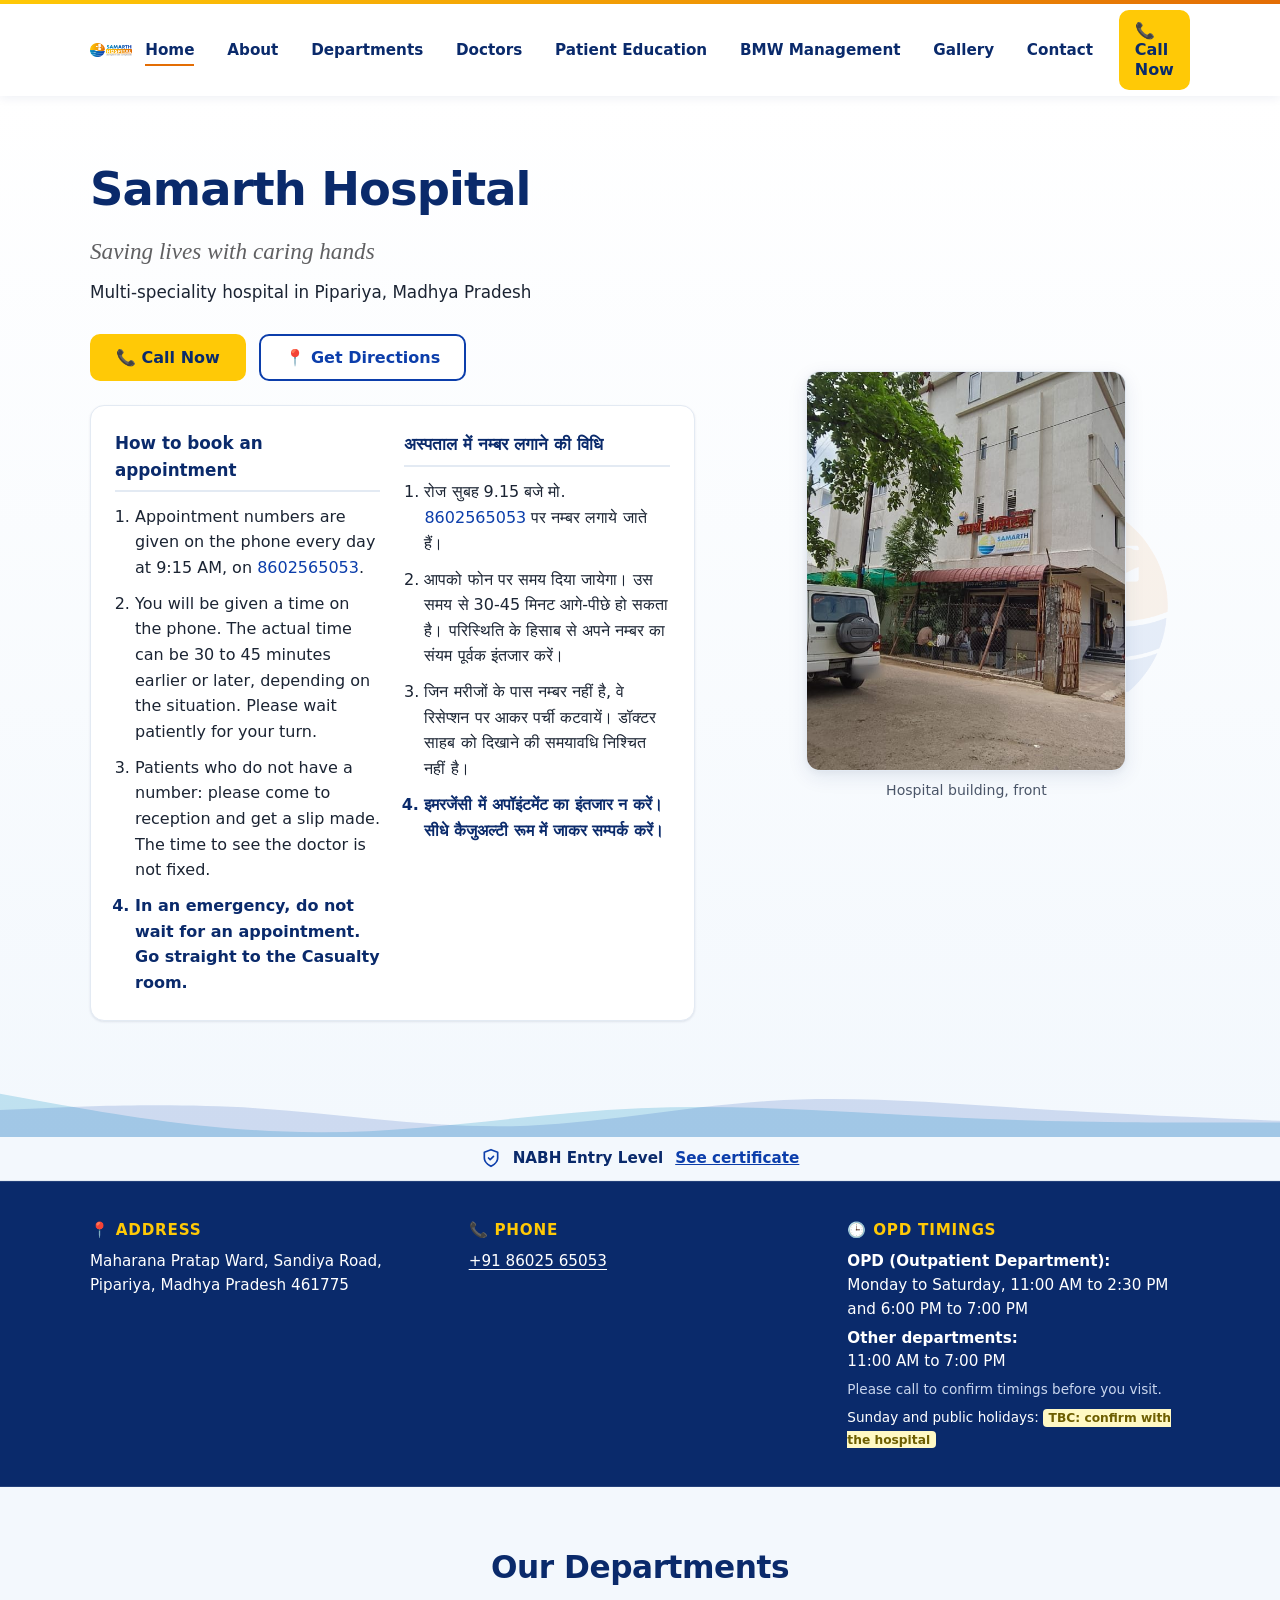
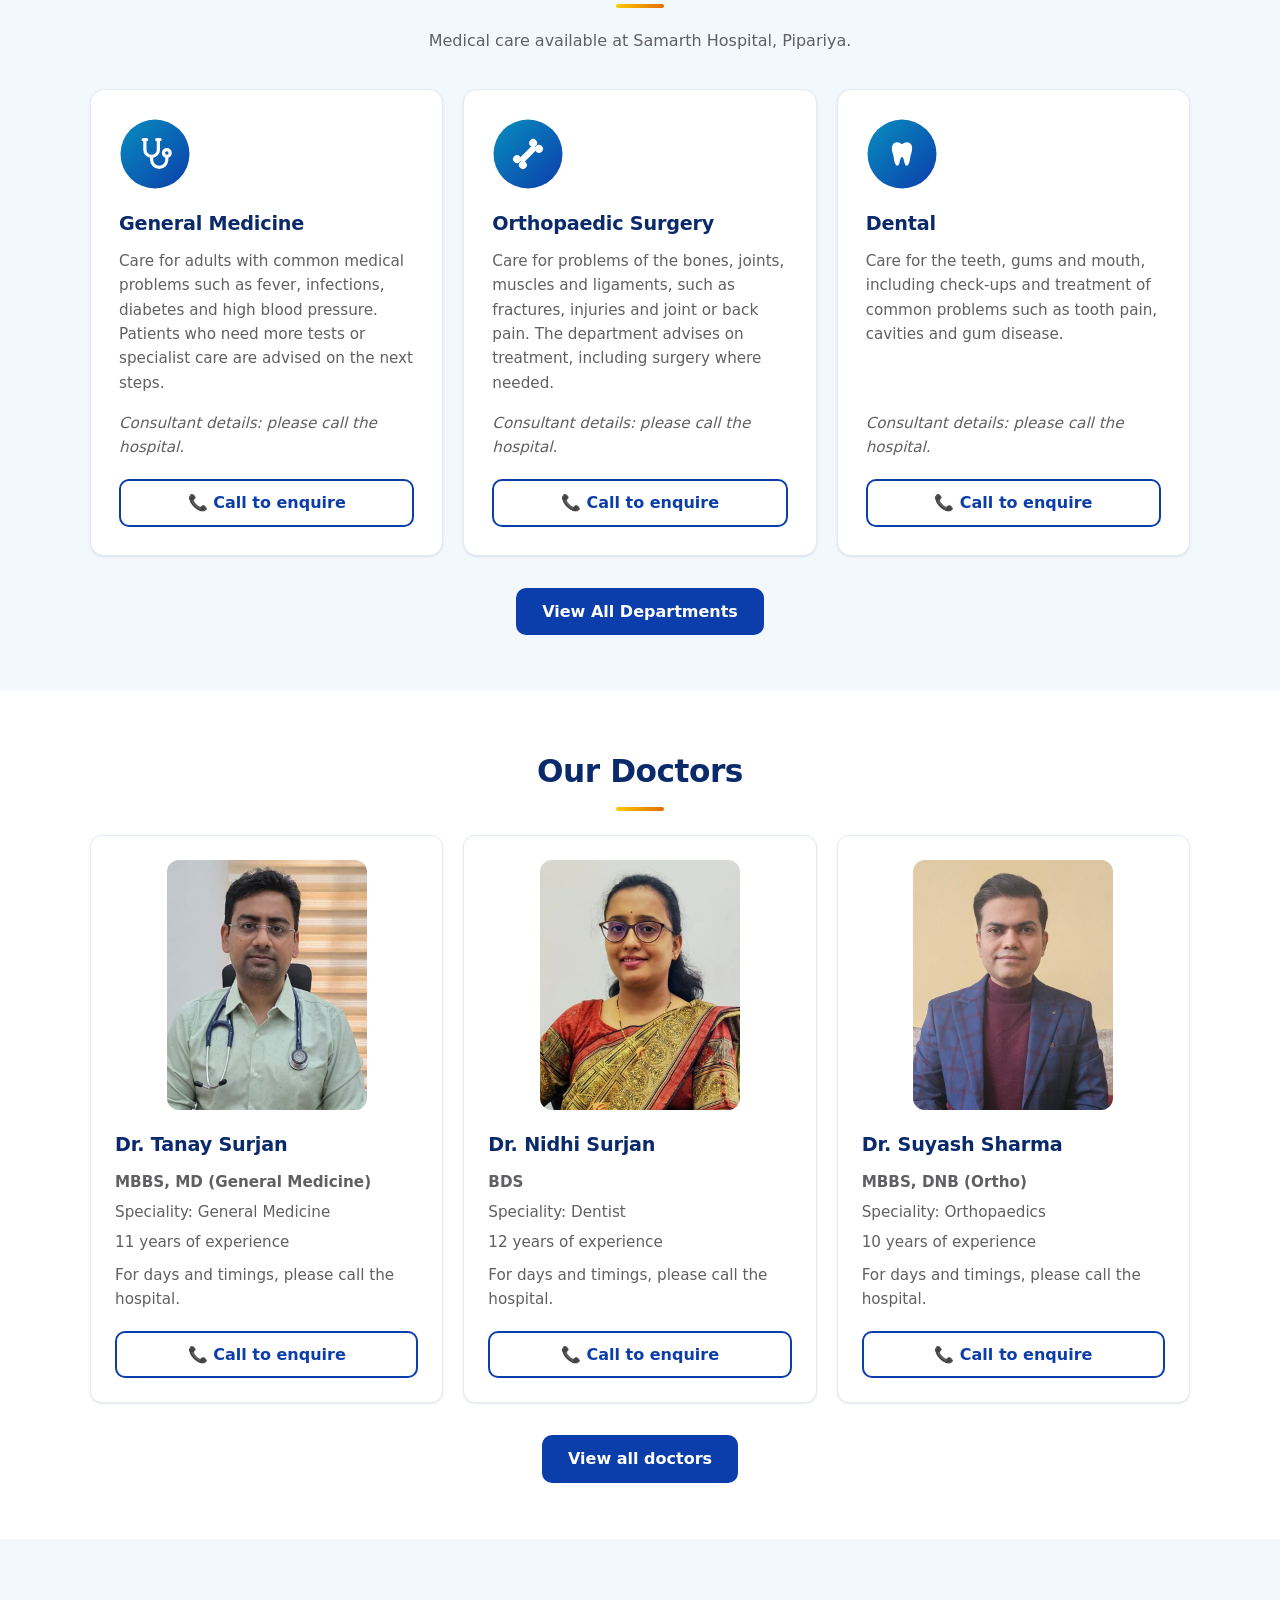
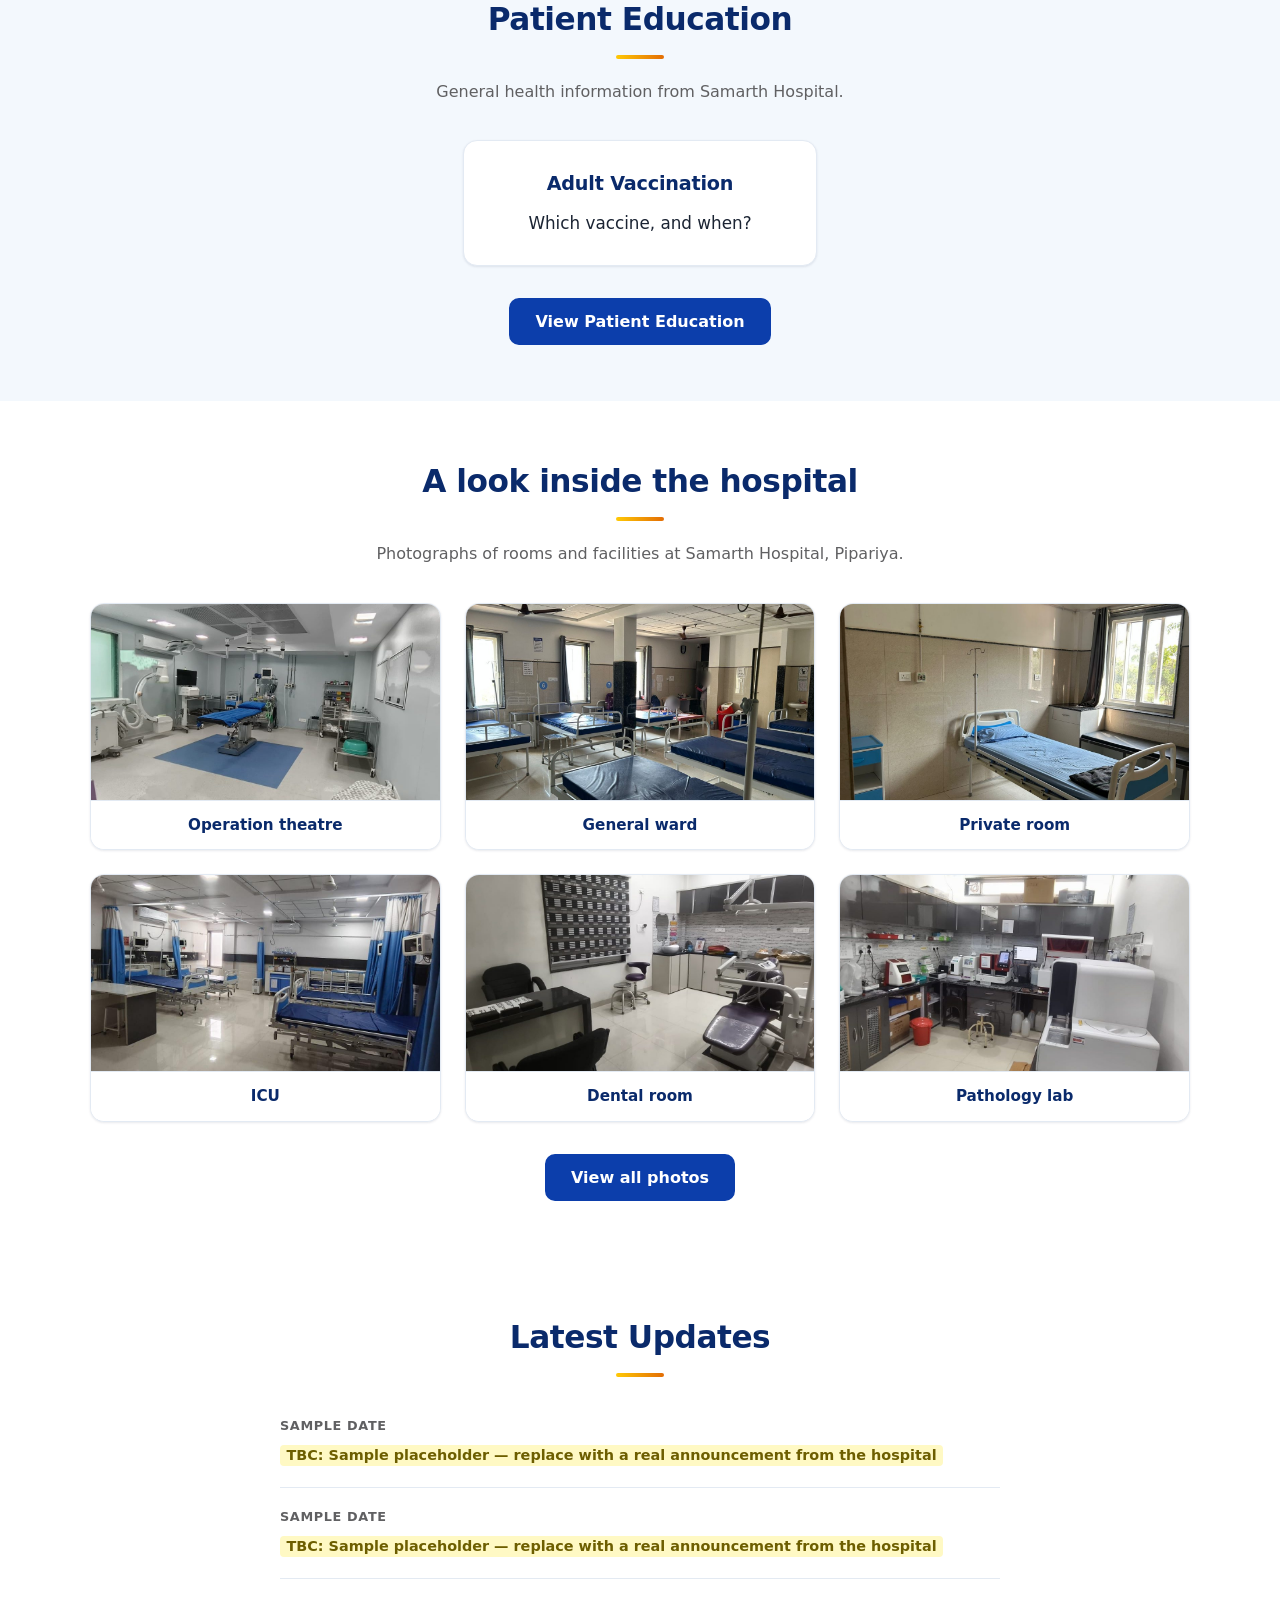
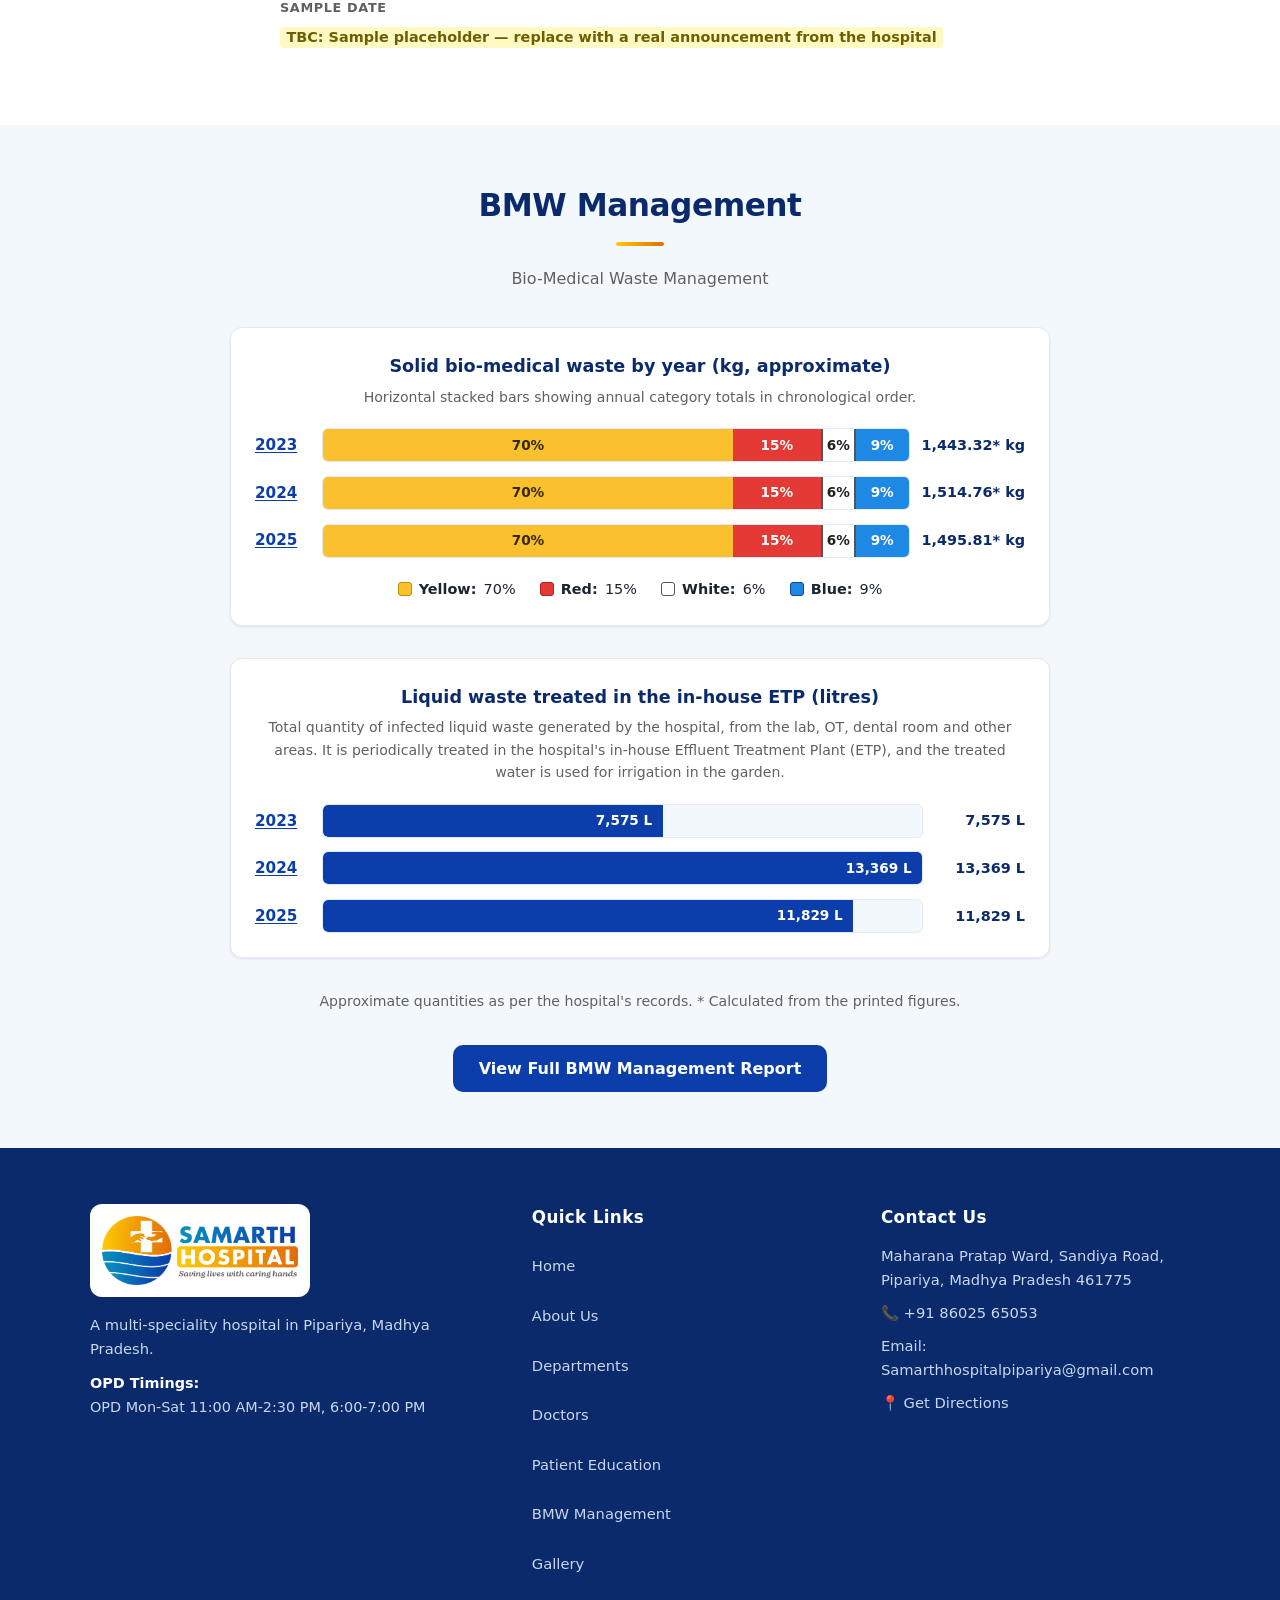
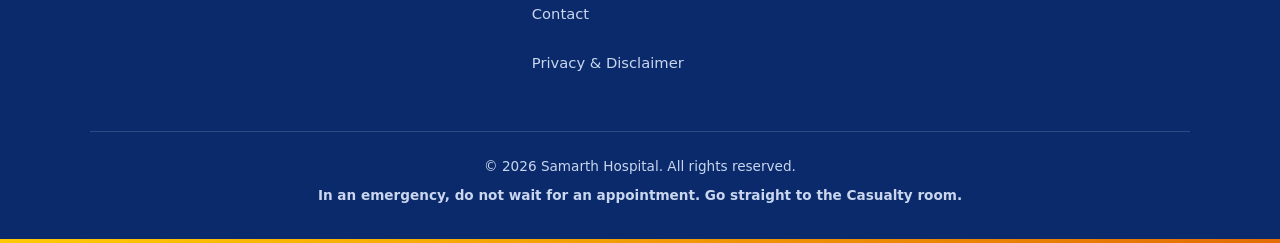
==== commit bf2b3953: "Phase 3A fixes: exact wording; add Dr. Nidhi Surjan portrait" ====
--- a/index.html
+++ b/index.html
@@ -284,12 +284,12 @@
 
           <!-- Dr. Nidhi Surjan -->
           <div class="card doctor-card">
-            <!-- PHOTO PENDING: when the photo arrives, save it as assets/images/doctors/dr-nidhi-surjan.jpg (600x750, 4:5, head-and-shoulders, same framing as the other two portraits) and replace this placeholder block with the same <img> markup used for the other resident doctors, alt="Portrait of Dr. Nidhi Surjan". -->
-            <div class="doctor-photo-frame doctor-photo-frame-sm doctor-photo-placeholder">
-              <div class="doctor-placeholder-inner">
-                <img src="assets/icons/doctor-avatar.svg" width="96" height="96" alt="" class="doctor-avatar">
-                <div class="tbc-block"><p class="doctor-placeholder-text">Photo coming soon</p></div>
-              </div>
+            <div class="doctor-photo-frame doctor-photo-frame-sm">
+              <img src="assets/images/doctors/dr-nidhi-surjan.jpg"
+                   alt="Portrait of Dr. Nidhi Surjan"
+                   width="600" height="750"
+                   loading="lazy"
+                   decoding="async">
             </div>
             <h3 class="doctor-name">Dr. Nidhi Surjan</h3>
             <p class="doctor-qualification">BDS</p>
@@ -334,11 +334,8 @@
             <h3 style="color:var(--navy-deep); margin-top:0;">
               <a href="education-adult-vaccination.html" style="color:inherit; text-decoration:none;">Adult Vaccination</a>
             </h3>
-            <p style="font-size:1.05rem; color:var(--ink); margin-bottom:1.5rem;">
+            <p style="font-size:1.05rem; color:var(--ink); margin-bottom:0;">
               <a href="education-adult-vaccination.html" style="color:inherit; text-decoration:none;">Which vaccine, and when?</a>
-            </p>
-            <p style="margin-top:auto; margin-bottom:0;">
-              <a href="education-adult-vaccination.html" class="btn btn-outline dept-call-btn">Read more</a>
             </p>
           </div>
         </div>
--- a/css/style.css
+++ b/css/style.css
@@ -2130,33 +2130,6 @@
 .doctor-photo-frame-sm {
   max-width: 200px;
 }
-.doctor-photo-placeholder {
-  background-color: var(--tint);
-  display: flex;
-  align-items: center;
-  justify-content: center;
-}
-.doctor-placeholder-inner {
-  display: flex;
-  flex-direction: column;
-  align-items: center;
-  justify-content: center;
-  text-align: center;
-  padding: 1rem;
-}
-.doctor-placeholder-inner .doctor-avatar {
-  width: 80px;
-  height: 80px;
-  display: block;
-}
-.doctor-placeholder-text {
-  font-size: 0.88rem;
-  font-weight: 600;
-  color: var(--ink);
-  margin-top: 0.5rem;
-  margin-bottom: 0;
-  text-align: center;
-}
 .doctor-name {
   font-size: 1.25rem;
   color: var(--navy-deep);
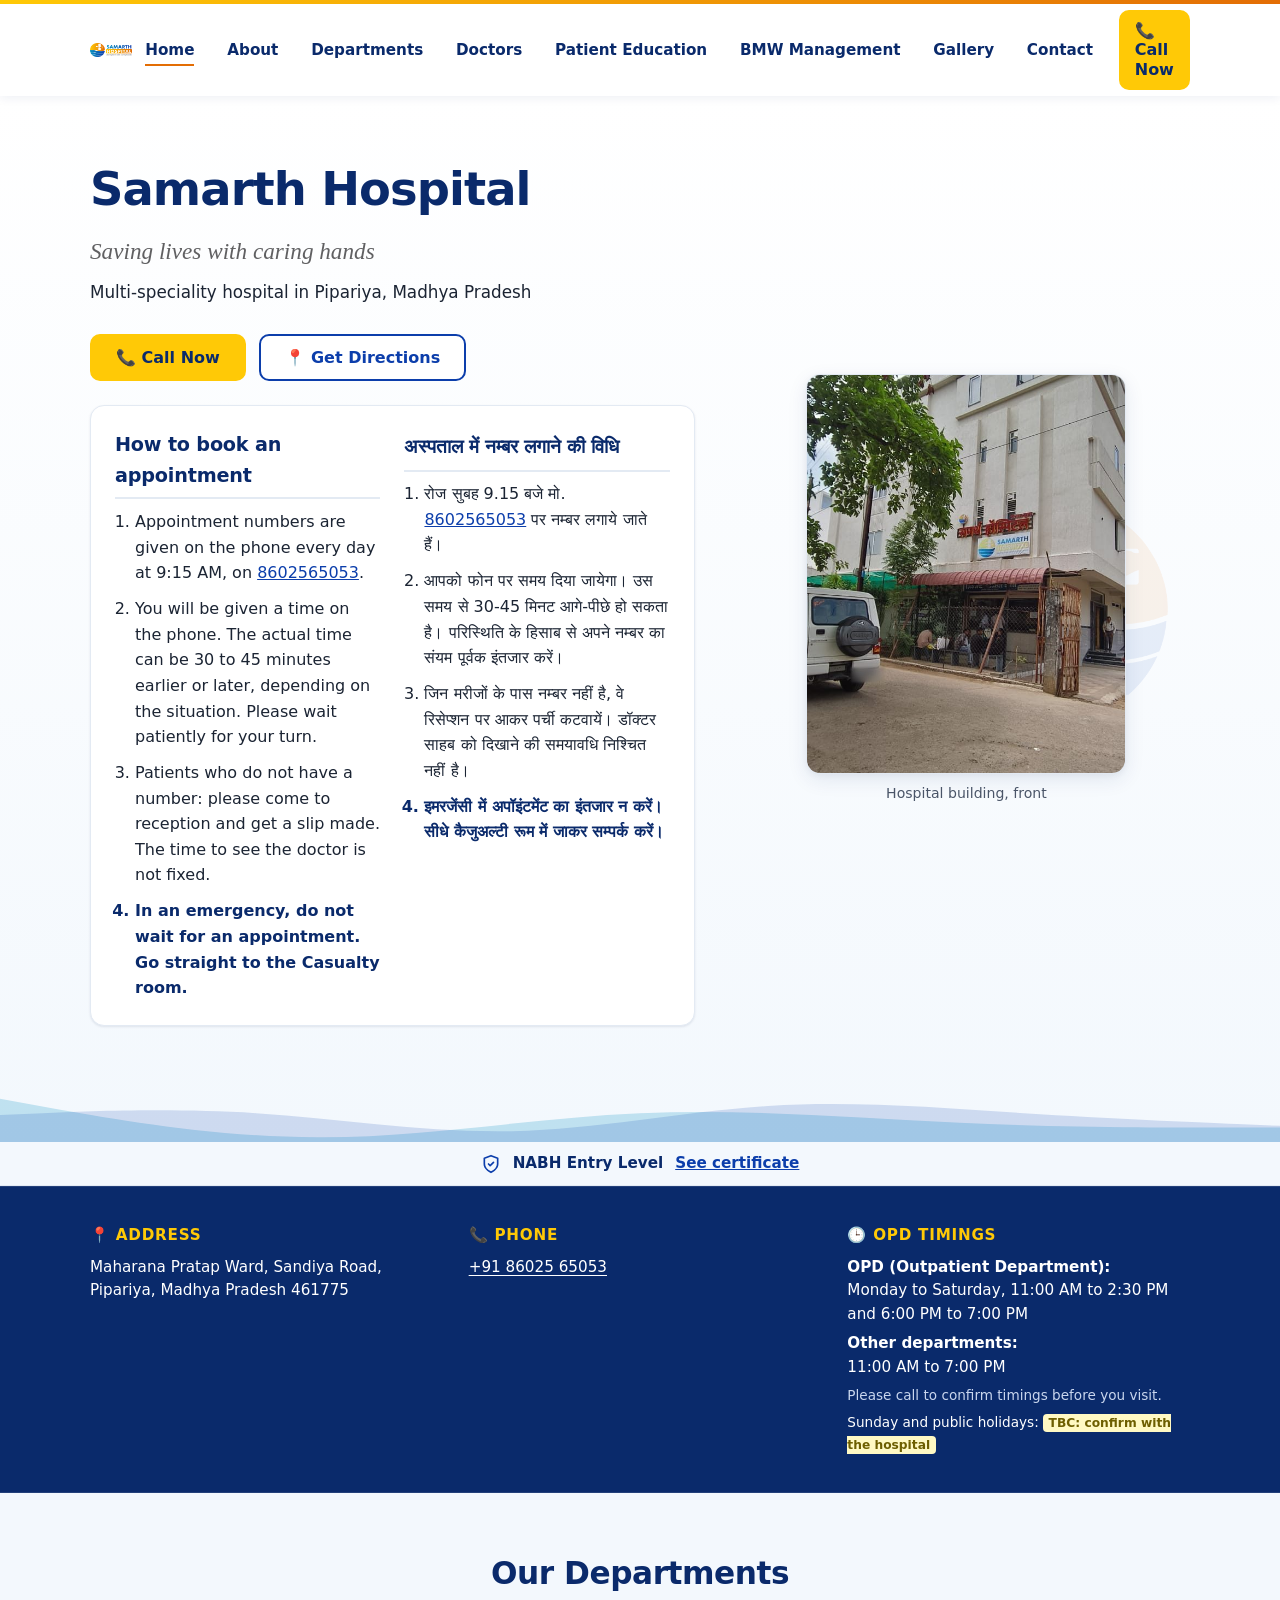
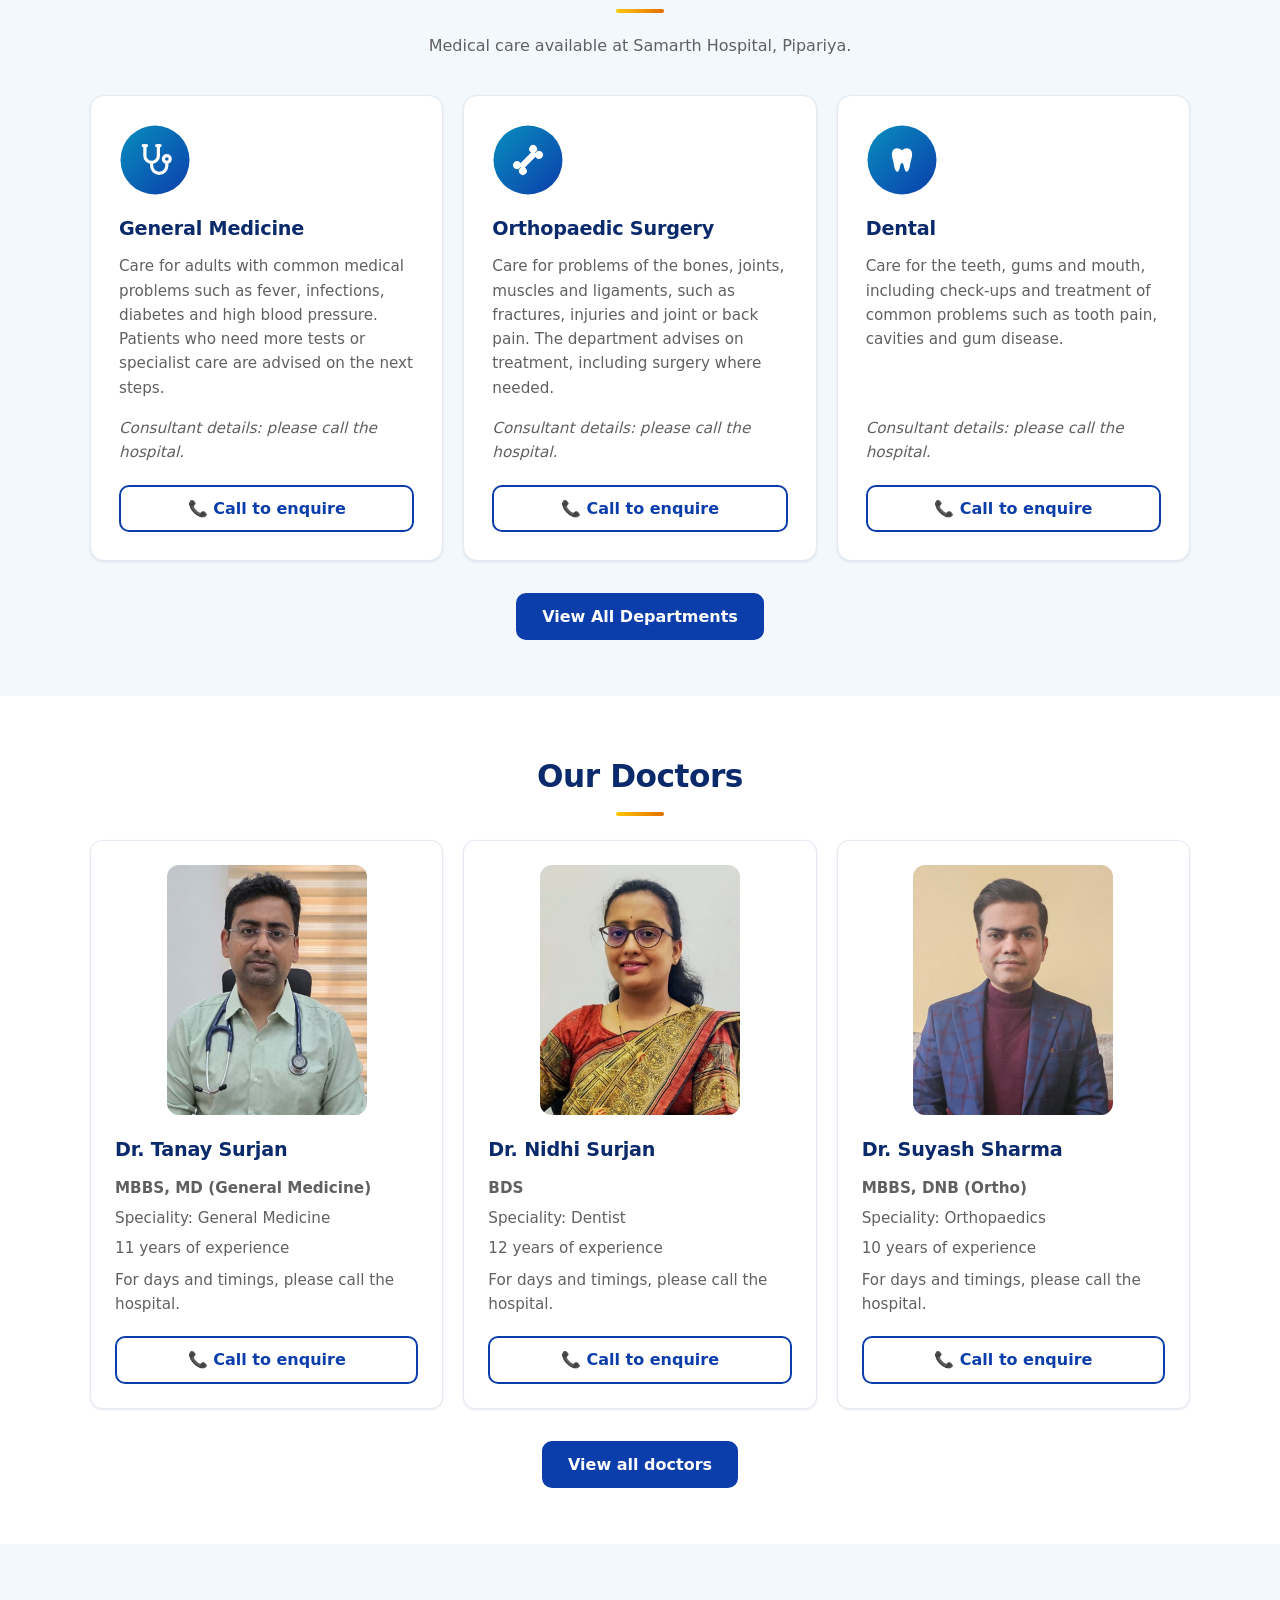
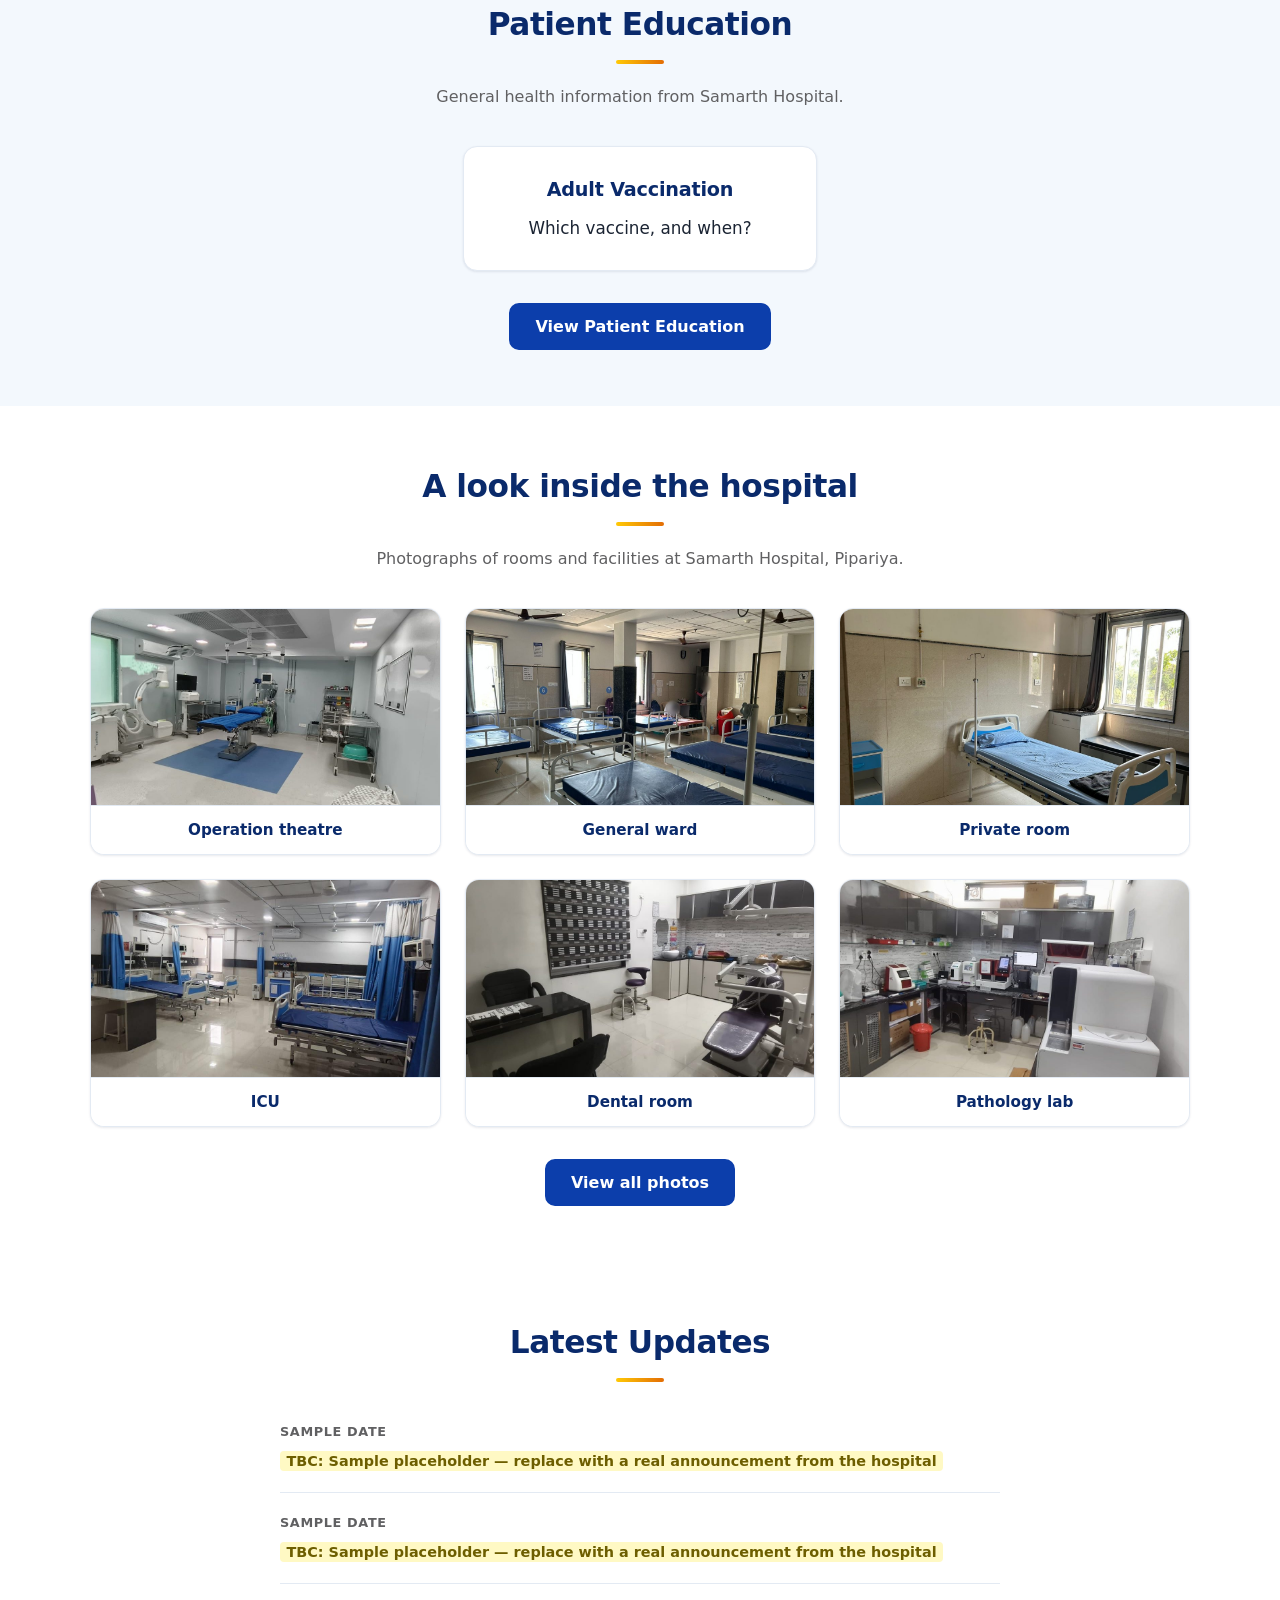
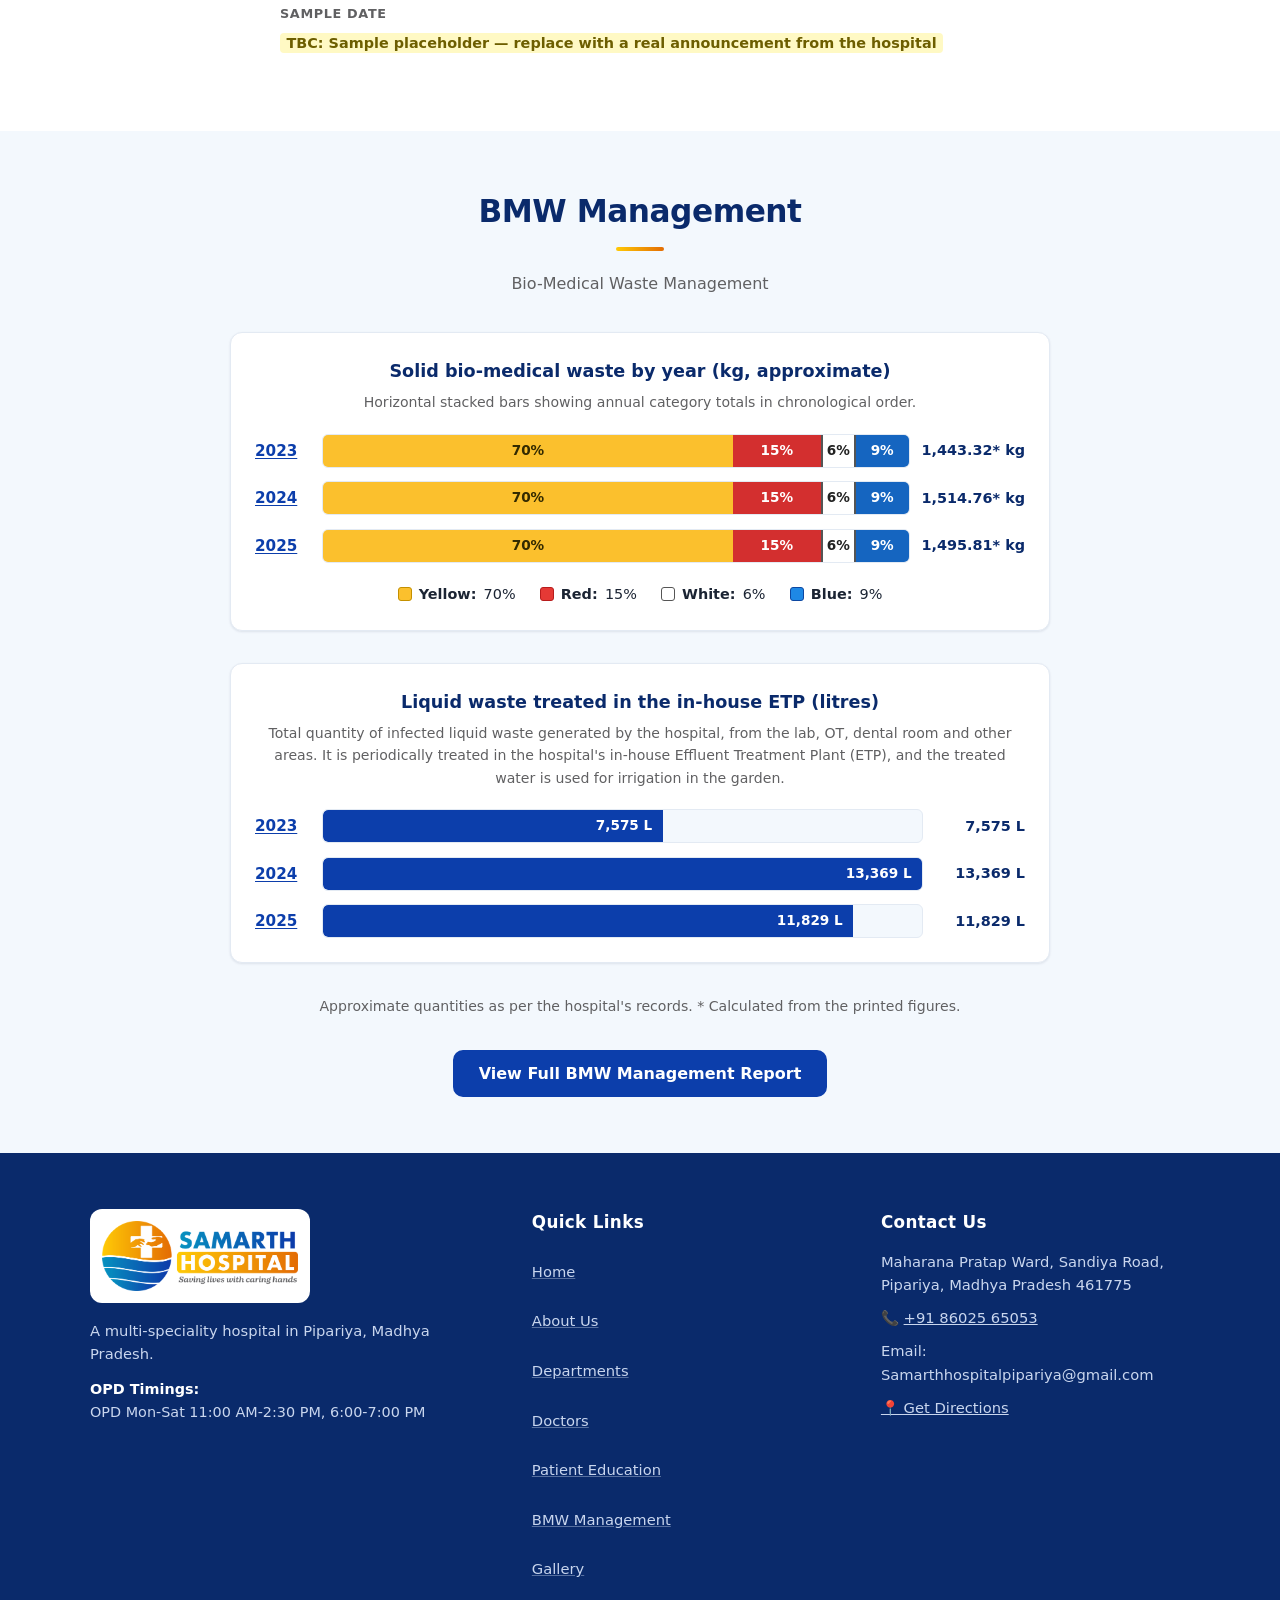
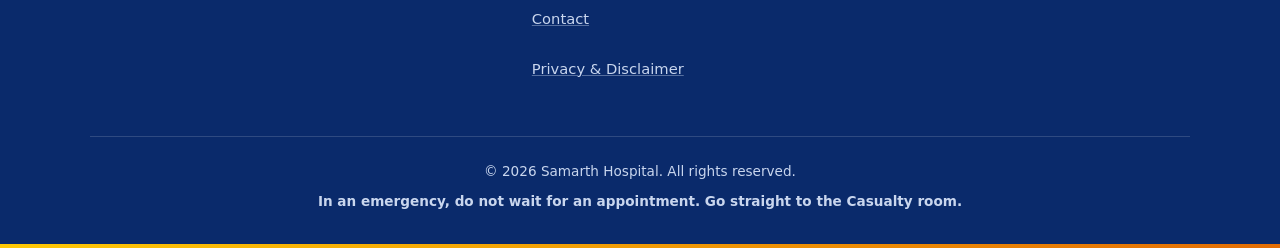
==== commit d26bca45: "Launch prep (2/2): accessibility fixes and maintenance guide" ====
--- a/index.html
+++ b/index.html
@@ -3,39 +3,45 @@
 <head>
   <meta charset="UTF-8">
   <meta name="viewport" content="width=device-width, initial-scale=1.0">
-
-  <!-- Block search engines until the site is ready -->
   <meta name="robots" content="noindex">
   <meta name="theme-color" content="#0C3EAB">
-
   <title>Samarth Hospital — Multi-Speciality Hospital in Pipariya, MP</title>
   <meta name="description" content="Samarth Hospital is a multi-speciality hospital in Pipariya, Madhya Pradesh, providing medical, orthopaedic and dental care.">
-
-  <!-- Favicons and app icons -->
-  <link rel="icon" href="assets/images/favicon.ico" sizes="any">
+  <link rel="canonical" href="https://samarth-hospital.com/">
+
+  <!-- Favicons (relative paths) -->
+  <link rel="icon" type="image/x-icon" href="assets/images/favicon.ico">
   <link rel="icon" type="image/png" sizes="32x32" href="assets/images/favicon-32.png">
-  <link rel="apple-touch-icon" href="assets/images/apple-touch-icon.png">
-
-  <!-- Social Share Preview (Open Graph & Twitter) -->
+  <link rel="apple-touch-icon" sizes="180x180" href="assets/images/apple-touch-icon.png">
+
+  <!-- Open Graph / Social sharing -->
   <meta property="og:type" content="website">
   <meta property="og:site_name" content="Samarth Hospital">
   <meta property="og:title" content="Samarth Hospital — Multi-Speciality Hospital in Pipariya, MP">
   <meta property="og:description" content="Samarth Hospital is a multi-speciality hospital in Pipariya, Madhya Pradesh, providing medical, orthopaedic and dental care.">
+  <meta property="og:url" content="https://samarth-hospital.com/">
   <meta property="og:image" content="https://samarth-hospital.com/assets/images/og-share.png">
   <meta property="og:image:width" content="1200">
   <meta property="og:image:height" content="630">
+  <meta property="og:image:alt" content="Samarth Hospital">
+  <meta property="og:locale" content="en_IN">
   <meta name="twitter:card" content="summary_large_image">
 
-  <!-- Stylesheet (relative path for GitHub Pages compatibility) -->
+  <!-- Stylesheet (relative path) -->
   <link rel="stylesheet" href="css/style.css">
 
   <!-- Shared Lightbox (defer) -->
   <script src="js/gallery.js" defer></script>
+
+  <!-- Structured Data (Schema.org JSON-LD) -->
+  <script type="application/ld+json">
+  {"@context":"https://schema.org","@type":"Hospital","name":"Samarth Hospital","url":"https://samarth-hospital.com/","image":"https://samarth-hospital.com/assets/images/og-share.png","logo":"https://samarth-hospital.com/assets/images/logo-full.png","telephone":"+918602565053","address":{"@type":"PostalAddress","streetAddress":"Maharana Pratap Ward, Sandiya Road","addressLocality":"Pipariya","addressRegion":"Madhya Pradesh","postalCode":"461775","addressCountry":"IN"},"geo":{"@type":"GeoCoordinates","latitude":22.762863,"longitude":78.354927}}
+  </script>
 </head>
 <body>
 
   <!-- Skip link for keyboard / screen-reader users -->
-  <a href="#main-content" class="skip-link">Skip to main content</a>
+  <a href="#main" class="skip-link">Skip to main content</a>
 
   <!-- ============================================================
        HEADER — repeated on every page (update all pages together)
@@ -92,7 +98,7 @@
   <!-- ============================================================
        MAIN CONTENT
        ============================================================ -->
-  <main id="main-content">
+  <main id="main">
 
     <!-- ---- Hero Section ---- -->
     <section class="hero">
@@ -574,7 +580,7 @@
 
         <!-- Column 2: Quick links -->
         <div>
-          <h4>Quick Links</h4>
+          <h2>Quick Links</h2>
           <ul class="footer-nav">
             <li><a href="index.html">Home</a></li>
             <li><a href="about.html">About Us</a></li>
@@ -590,7 +596,7 @@
 
         <!-- Column 3: Contact & Emergency -->
         <div>
-          <h4>Contact Us</h4>
+          <h2>Contact Us</h2>
           <p>
             Maharana Pratap Ward, Sandiya Road,<br>
             Pipariya, Madhya Pradesh 461775
--- a/css/style.css
+++ b/css/style.css
@@ -94,10 +94,36 @@
   text-decoration: underline;
 }
 
-/* Visible focus ring (accessibility) */
+/* Links in text blocks: distinguished by underline to not rely on color alone */
+p a:not(.btn),
+li a:not(.btn):not(.footer-nav a):not(.main-nav a):not(.mobile-nav a) {
+  text-decoration: underline;
+}
+
+/* Visible focus ring (accessibility: >= 3:1 contrast against surroundings) */
 :focus-visible {
-  outline: 3px solid var(--cyan);
+  outline: 3px solid var(--navy-deep);
   outline-offset: 2px;
+}
+.site-header :focus-visible,
+.site-footer :focus-visible,
+.call-bar :focus-visible,
+.hero :focus-visible,
+.gallery-dialog :focus-visible {
+  outline: 3px solid #FFE082;
+  outline-offset: 2px;
+}
+
+/* Global reduced motion preference */
+@media (prefers-reduced-motion: reduce) {
+  *,
+  *::before,
+  *::after {
+    animation-duration: 0.01ms !important;
+    animation-iteration-count: 1 !important;
+    transition-duration: 0.01ms !important;
+    scroll-behavior: auto !important;
+  }
 }
 
 /* ---------- 3. Accessibility & Utility ---------- */
@@ -113,9 +139,11 @@
   font-weight: 600;
   text-decoration: none;
 }
-.skip-link:focus {
+.skip-link:focus,
+.skip-link:focus-visible {
   top: 0.5rem;
-  outline: 3px solid var(--yellow);
+  outline: 3px solid #FFE082;
+  outline-offset: 2px;
 }
 
 .container {
@@ -450,7 +478,7 @@
 .btn-call-sm {
   padding: 0.5rem 1.15rem;
   font-size: 0.92rem;
-  min-height: 42px;
+  min-height: 44px;
 }
 
 @media (min-width: 769px) {
@@ -720,6 +748,7 @@
     transform: none;
   }
 }
+.card h2,
 .card h3 {
   font-size: 1.2rem;
   font-weight: 700;
@@ -1111,6 +1140,7 @@
   color: var(--white);
 }
 
+.site-footer h2,
 .site-footer h4 {
   color: var(--white);
   margin-bottom: 0.85rem;
@@ -1124,12 +1154,13 @@
 }
 .site-footer a {
   color: #C9D6EE;
-  text-decoration: none;
+  text-decoration: underline;
+  text-decoration-color: rgba(201, 214, 238, 0.4);
 }
 .site-footer a:hover,
 .site-footer a:focus {
   color: var(--white);
-  text-decoration: underline;
+  text-decoration-color: var(--white);
 }
 .footer-nav {
   list-style: none;
@@ -1139,6 +1170,7 @@
 }
 .footer-nav a {
   min-height: 44px;
+  min-width: 44px;
   display: inline-flex;
   align-items: center;
 }
@@ -1396,7 +1428,7 @@
   color: #332a00;
 }
 .bar-red {
-  background-color: #e53935;
+  background-color: #d32f2f;
   color: #ffffff;
 }
 .bar-white {
@@ -1406,7 +1438,7 @@
   border-right: 2px solid #555555;
 }
 .bar-blue {
-  background-color: #1e88e5;
+  background-color: #1565c0;
   color: #ffffff;
 }
 
@@ -1498,7 +1530,7 @@
   background-color: var(--navy-deep);
 }
 .chart-bar-fill.highlight-low {
-  background-color: var(--cyan);
+  background-color: #026384;
 }
 
 /* Category Definition Cards */
